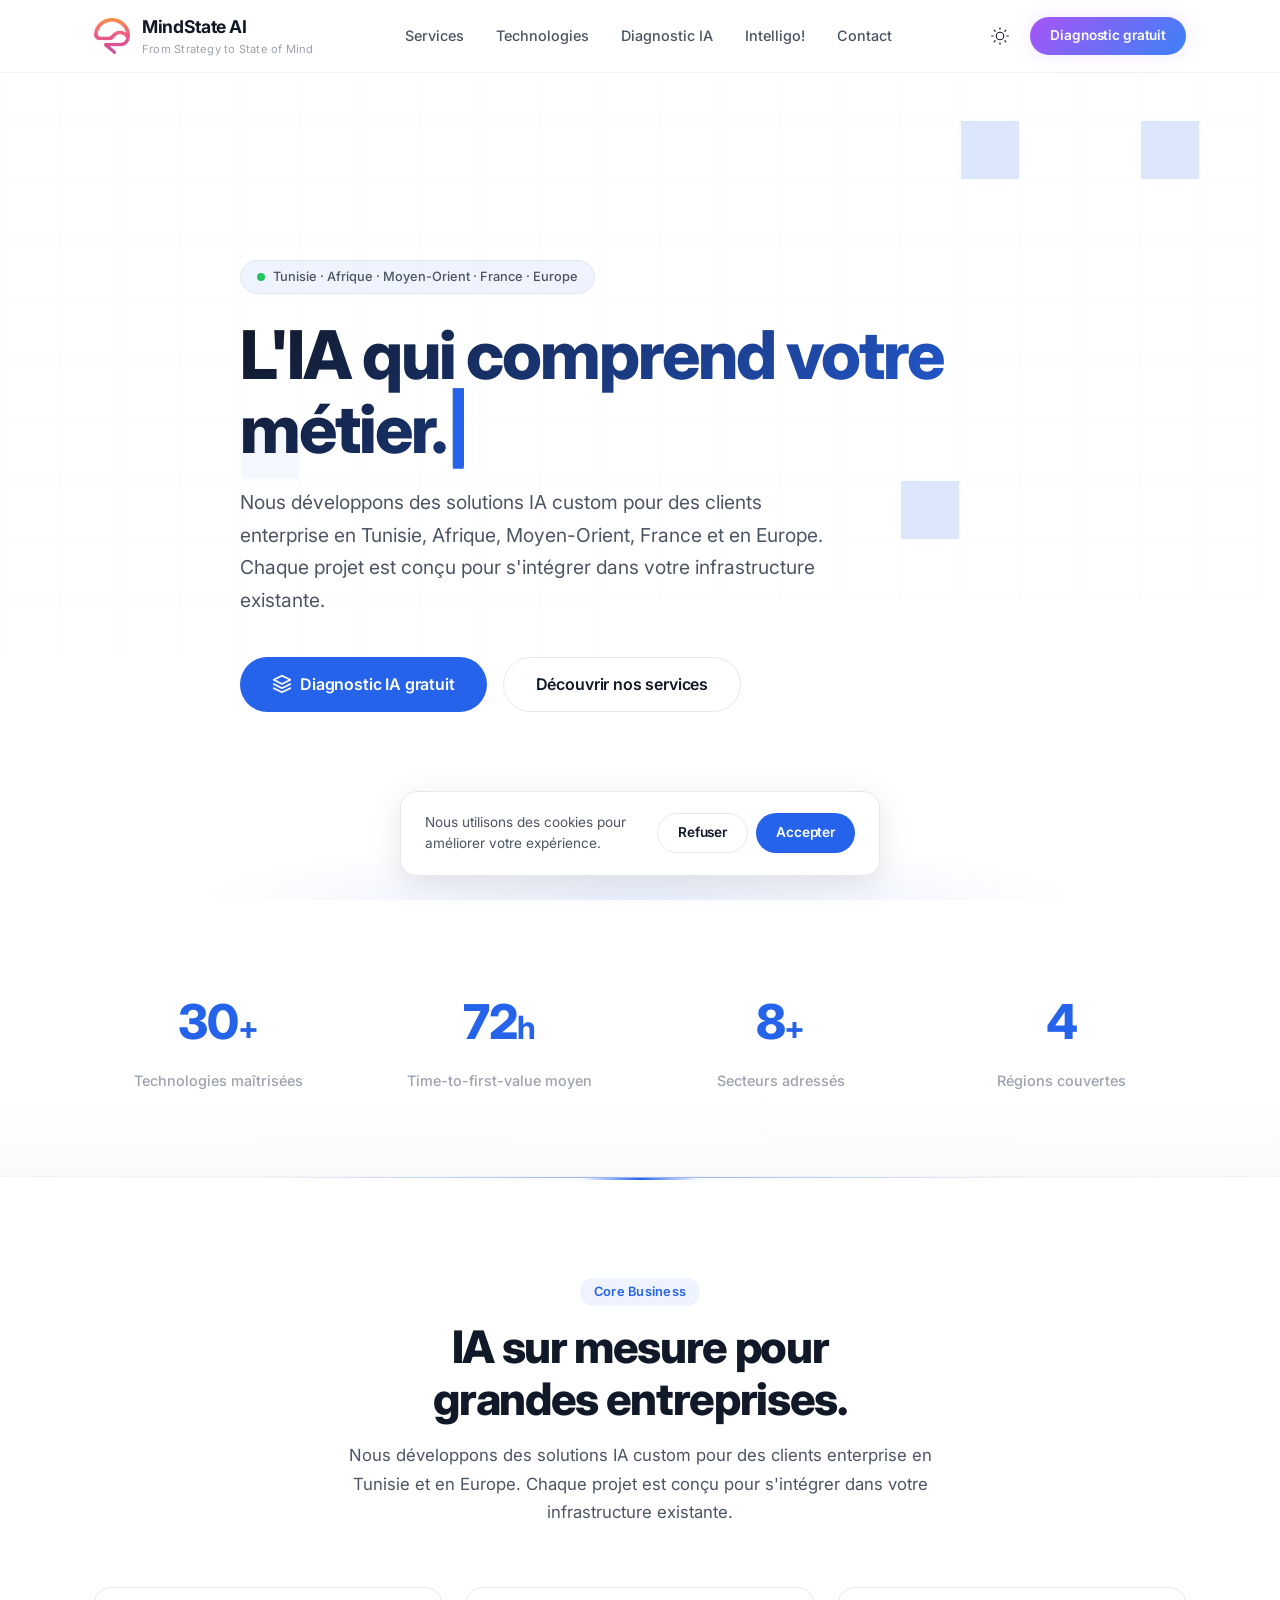
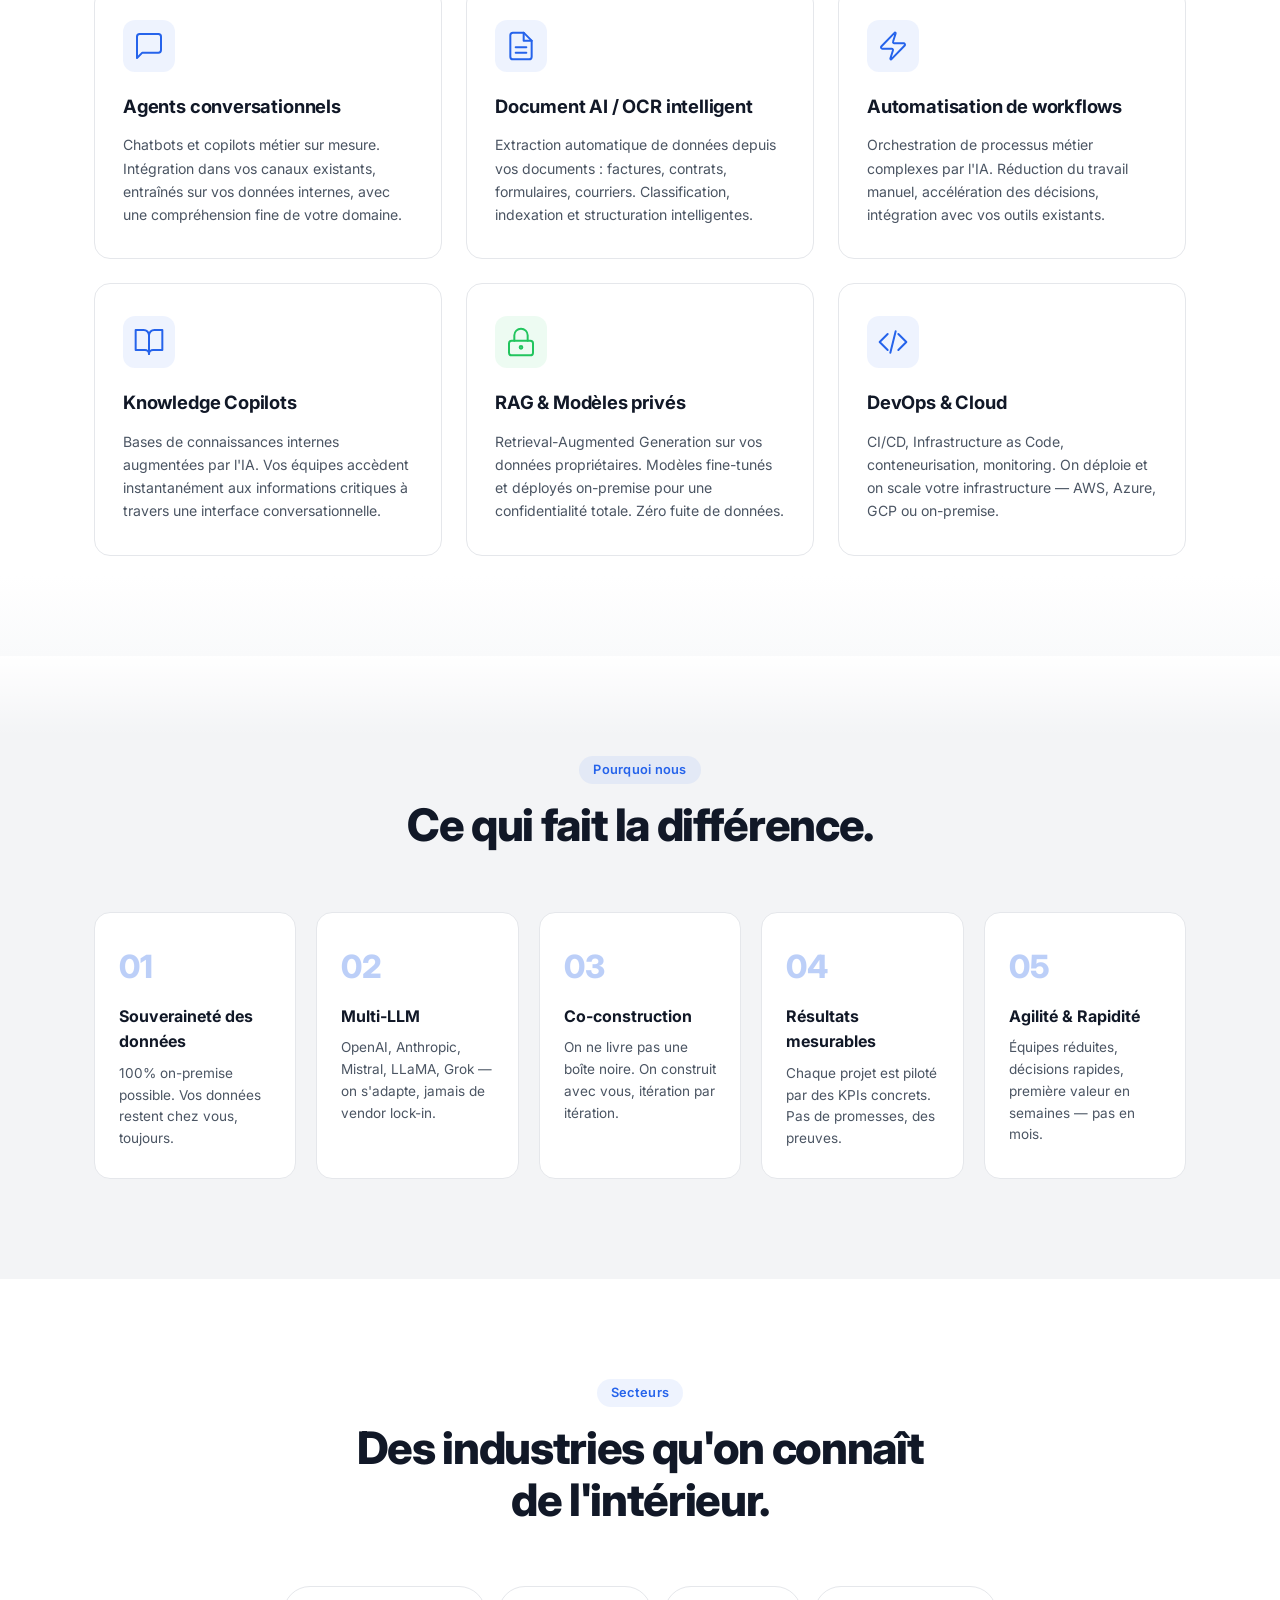
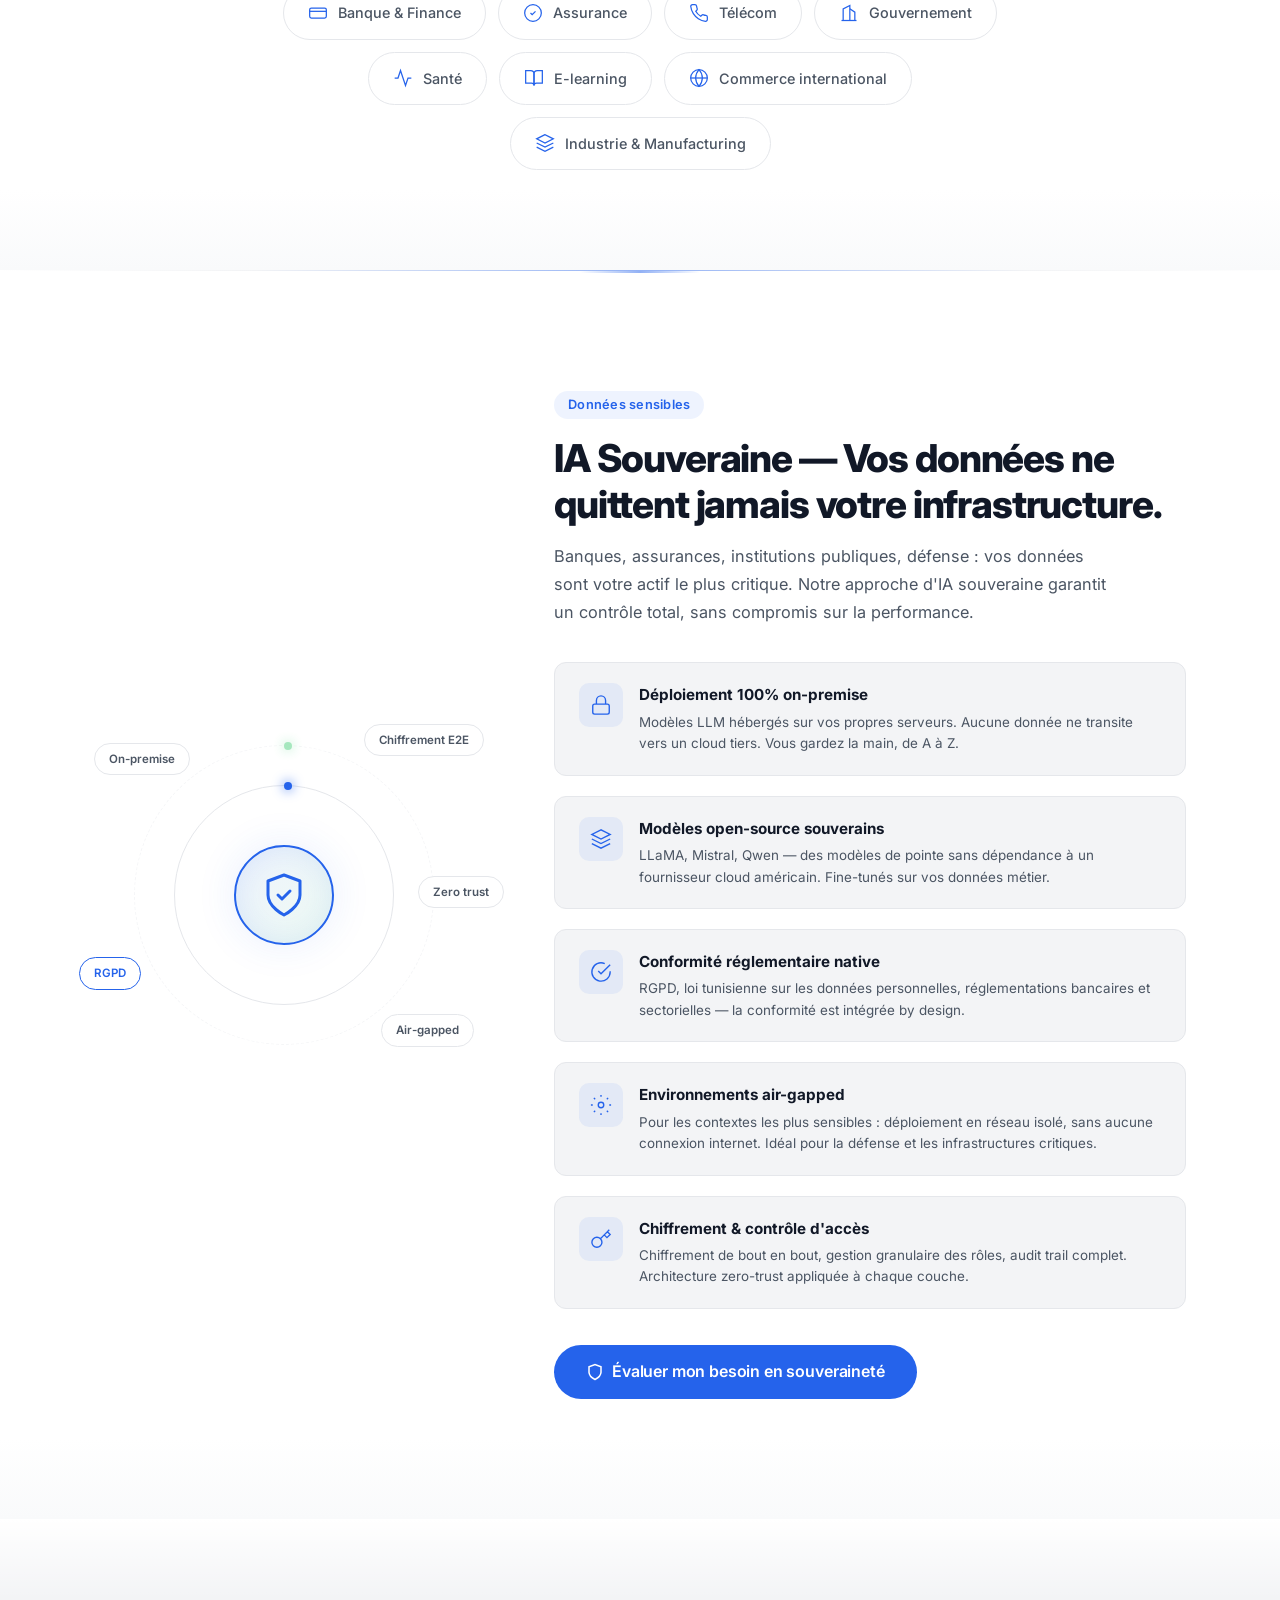
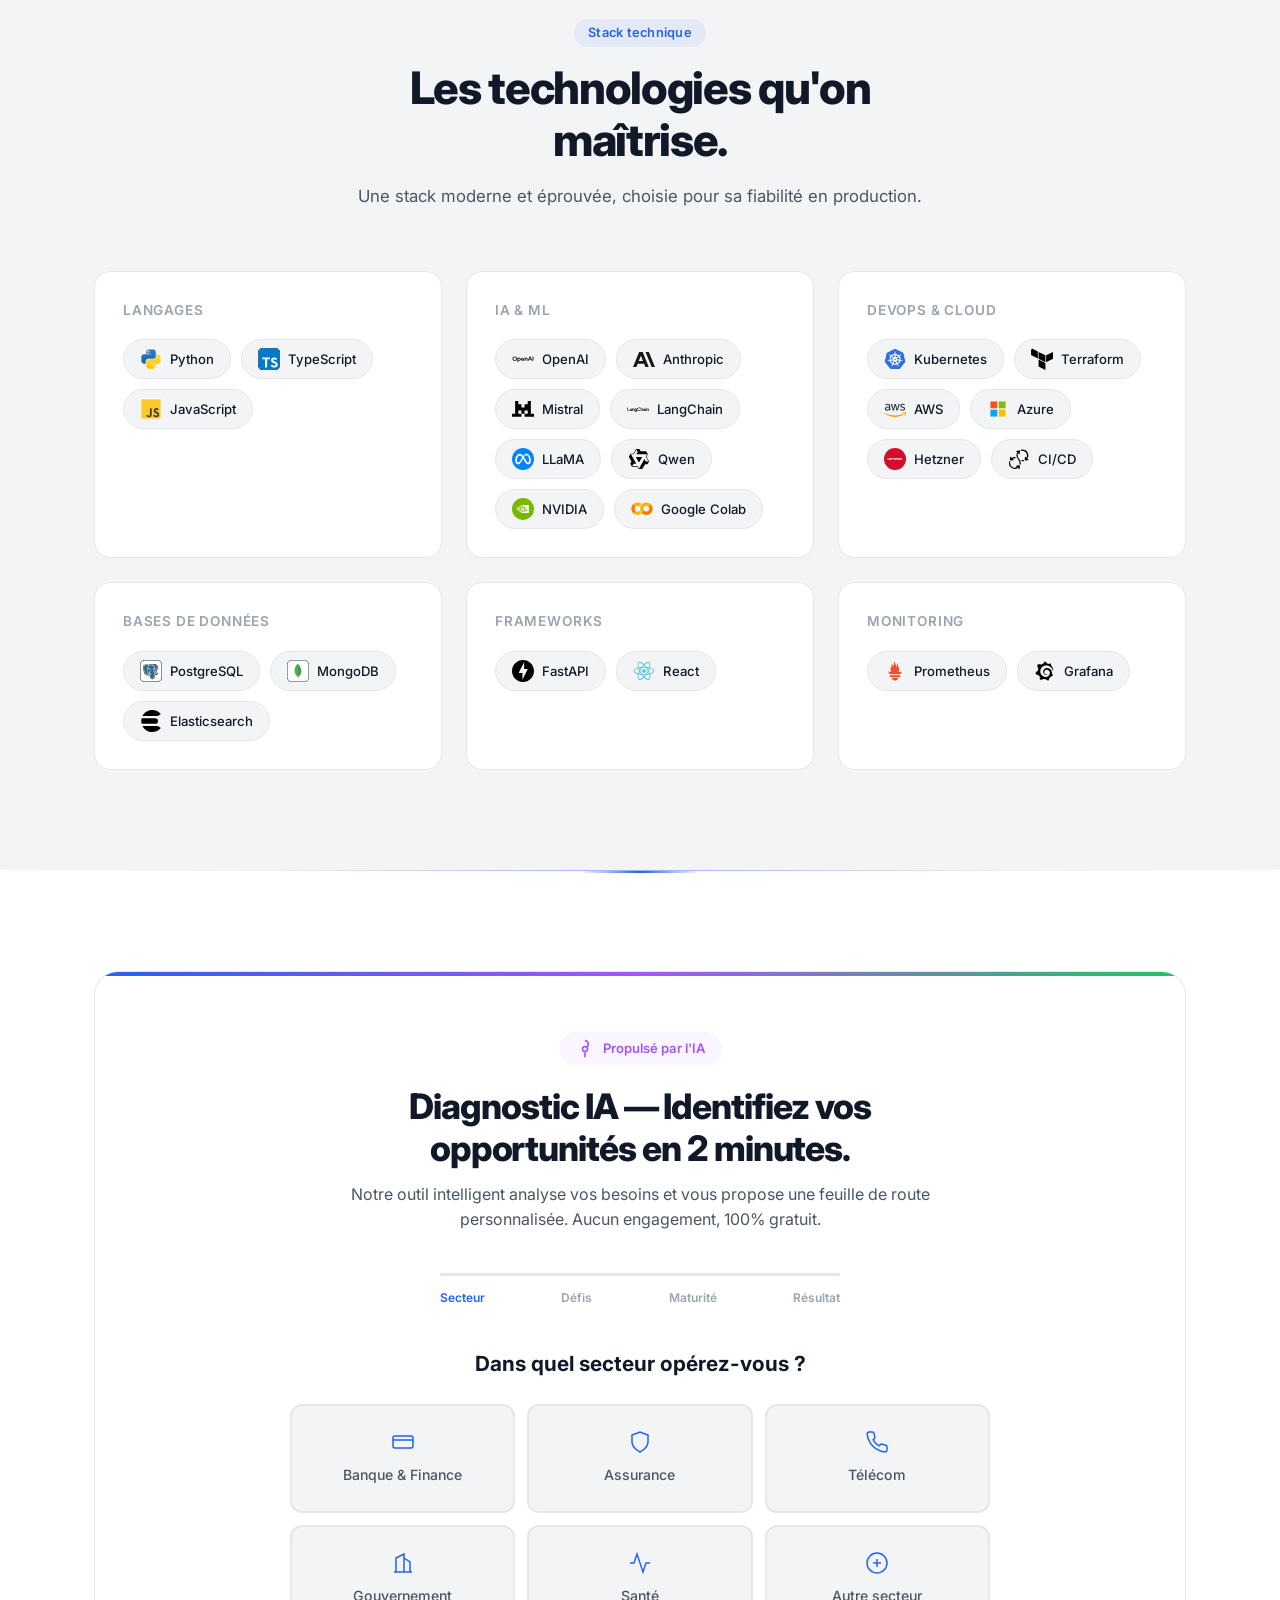
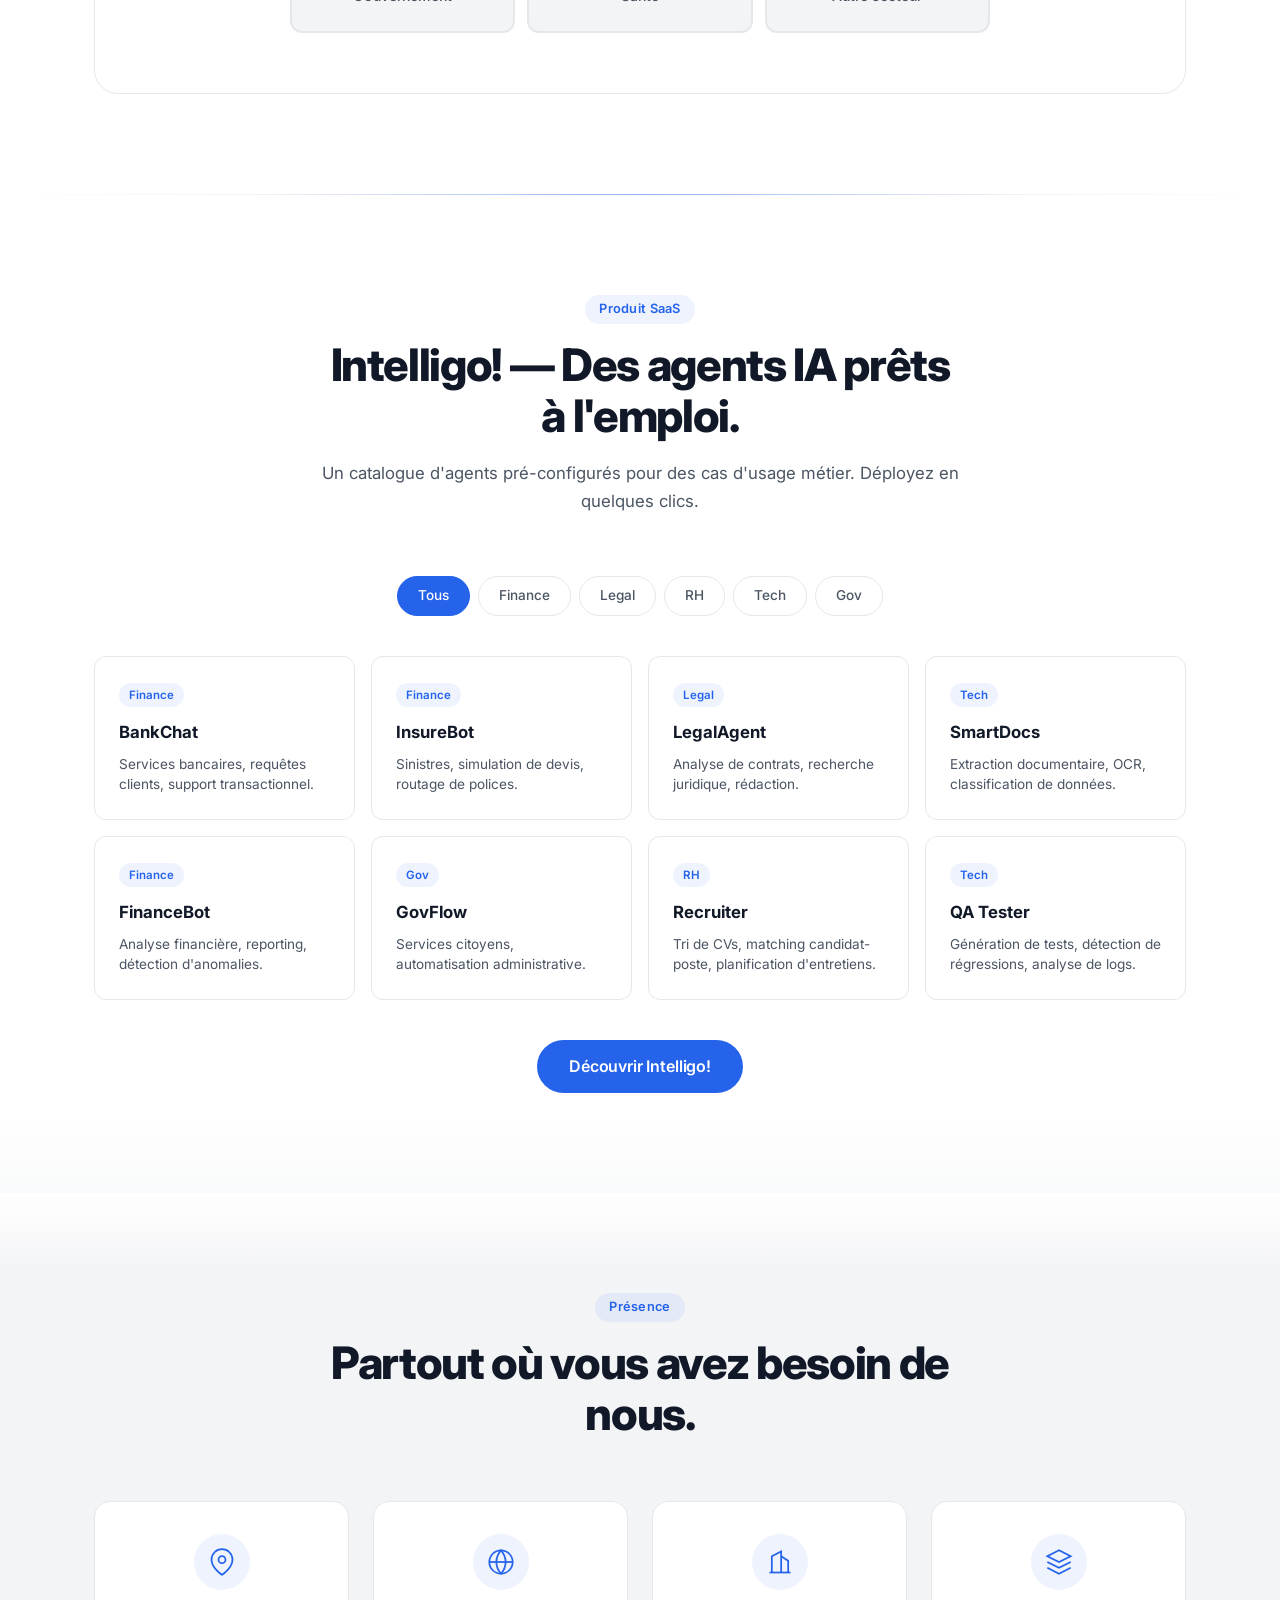
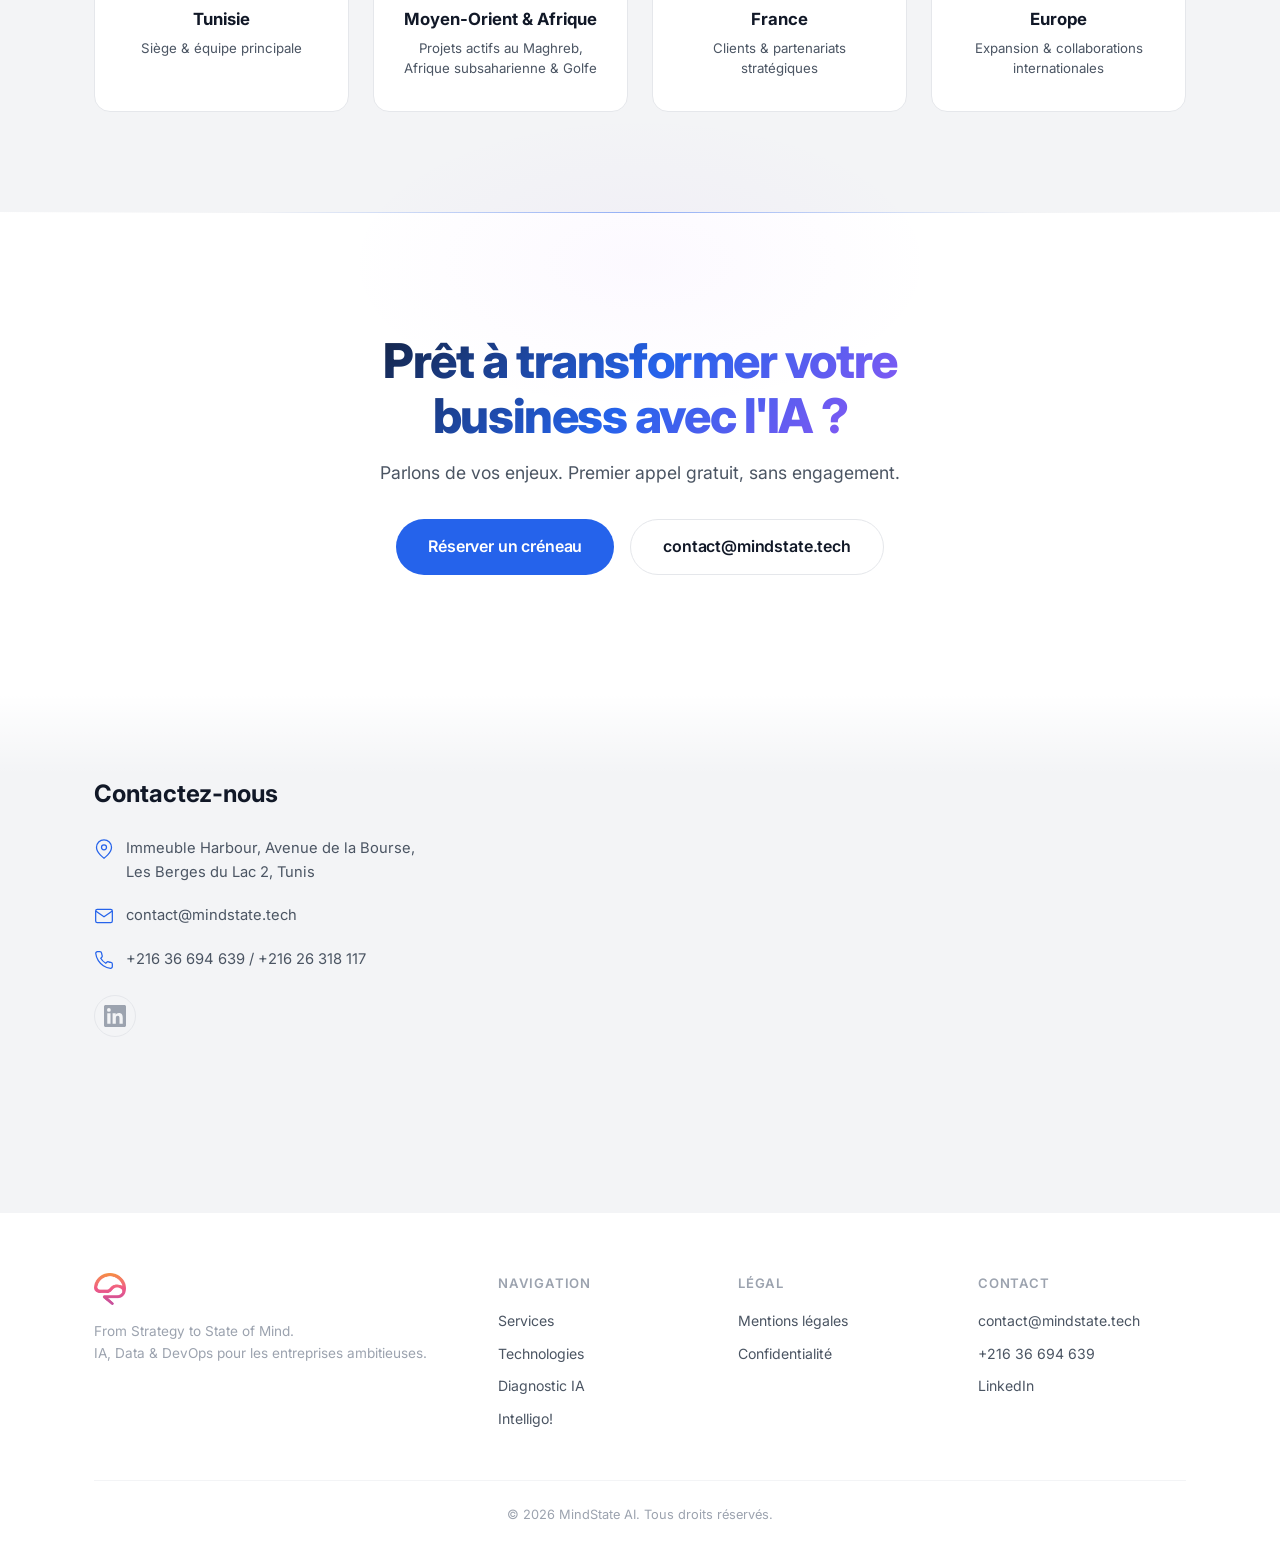
==== index.html @ 1ce67de4 "Fix favicon visibility and remove dash from title - Switch favicon from SVG to .ico for better tab v" ====
<!doctype html>
<html lang="fr" dir="ltr">
  <head>
    <meta charset="UTF-8" />
    <meta name="viewport" content="width=device-width, initial-scale=1.0" />
    <title>MindState AI  IA d'entreprise, Data & DevOps sur mesure</title>
    <meta
      name="description"
      content="MindState AI conçoit des solutions d'intelligence artificielle, Data Engineering et DevOps sur mesure pour les entreprises. Tunisie, Afrique, Moyen-Orient, France & Europe."
    />
    <link rel="preconnect" href="https://fonts.googleapis.com" />
    <link rel="preconnect" href="https://fonts.gstatic.com" crossorigin />
    <link
      href="https://fonts.googleapis.com/css2?family=Inter:wght@400;500;600;70800;900&display=swap"
      rel="stylesheet"
    />
    <link rel="stylesheet" href="style.css" />
    <link rel="icon" type="image/x-icon" href="favicon.ico" />
  </head>

  <body>
    <!-- ============ NAV ============ -->
    <header class="nav" id="nav">
      <div class="container nav-inner">
        <a class="brand" href="#top">
          <img src="logo.png" alt="MindState AI" />
          <div class="brand-text">
            <span class="brand-name">MindState AI</span>
            <span class="brand-slogan">From Strategy to State of Mind</span>
          </div>
        </a>

        <nav class="nav-desktop">
          <ul class="nav-links">
            <li><a href="#services">Services</a></li>
            <li><a href="#technologies">Technologies</a></li>
            <li><a href="#diagnostic">Diagnostic IA</a></li>
            <li><a href="#intelligo">Intelligo!</a></li>
            <li><a href="#contact">Contact</a></li>
          </ul>
        </nav>

        <div class="nav-cta">
          <button class="theme-toggle" id="theme-toggle" aria-label="Changer le thème">
            <svg class="icon-sun" width="18" height="18" viewBox="0 0 24 24" fill="none" stroke="currentColor" stroke-width="1.5" stroke-linecap="round" stroke-linejoin="round"><circle cx="12" cy="12" r="5"/><line x1="12" y1="1" x2="12" y2="3"/><line x1="12" y1="21" x2="12" y2="23"/><line x1="4.22" y1="4.22" x2="5.64" y2="5.64"/><line x1="18.36" y1="18.36" x2="19.78" y2="19.78"/><line x1="1" y1="12" x2="3" y2="12"/><line x1="21" y1="12" x2="23" y2="12"/><line x1="4.22" y1="19.78" x2="5.64" y2="18.36"/><line x1="18.36" y1="5.64" x2="19.78" y2="4.22"/></svg>
            <svg class="icon-moon" width="18" height="18" viewBox="0 0 24 24" fill="none" stroke="currentColor" stroke-width="1.5" stroke-linecap="round" stroke-linejoin="round"><path d="M21 12.79A9 9 0 1 1 11.21 3 7 7 0 0 0 21 12.79z"/></svg>
          </button>
          <a href="#diagnostic" class="btn btn-glow btn-sm">Diagnostic gratuit</a>
          <button class="burger" id="burger" aria-label="Menu" aria-expanded="false">
            <span></span>
          </button>
        </div>
      </div>

      <div class="mobile-menu" id="mobile-menu">
        <ul class="nav-links">
          <li><a href="#services">Services</a></li>
          <li><a href="#technologies">Technologies</a></li>
          <li><a href="#diagnostic">Diagnostic IA</a></li>
          <li><a href="#intelligo">Intelligo!</a></li>
          <li><a href="#contact">Contact</a></li>
        </ul>
        <div class="mobile-cta">
          <a href="#diagnostic" class="btn btn-primary">Diagnostic gratuit</a>
        </div>
      </div>
    </header>

    <main id="top">
      <!-- ============ HERO ============ -->
      <section class="hero">
        <div class="hero-grid" id="hero-grid"></div>
        <div class="container">
          <div class="hero-content">
            <div class="badge">
              <span class="badge-dot"></span>
              Tunisie &middot; Afrique &middot; Moyen-Orient &middot; France &middot; Europe
            </div>

            <h1>
              <span id="typewriter"></span><span class="typewriter-cursor">|</span>
            </h1>

            <p class="hero-sub">
              Nous développons des solutions IA custom pour des clients enterprise
              en Tunisie, Afrique, Moyen-Orient, France et en Europe.
              Chaque projet est conçu pour s'intégrer dans votre infrastructure existante.
            </p>

            <div class="hero-actions">
              <a href="#diagnostic" class="btn btn-primary btn-lg">
                <svg width="20" height="20" viewBox="0 0 24 24" fill="none" stroke="currentColor" stroke-width="2" stroke-linecap="round" stroke-linejoin="round"><path d="M12 2L2 7l10 5 10-5-10-5z"/><path d="M2 17l10 5 10-5"/><path d="M2 12l10 5 10-5"/></svg>
                Diagnostic IA gratuit
              </a>
              <a href="#services" class="btn btn-ghost btn-lg">Découvrir nos services</a>
            </div>
          </div>
        </div>
      </section>

      <!-- ============ STATS ============ -->
      <section class="stats">
        <div class="container">
          <div class="stats-grid">
            <div class="stat-item reveal">
              <span class="stat-number" data-target="30">0</span><span class="stat-suffix">+</span>
              <span class="stat-label">Technologies maîtrisées</span>
            </div>
            <div class="stat-item reveal">
              <span class="stat-number" data-target="72">0</span><span class="stat-suffix">h</span>
              <span class="stat-label">Time-to-first-value moyen</span>
            </div>
            <div class="stat-item reveal">
              <span class="stat-number" data-target="8">0</span><span class="stat-suffix">+</span>
              <span class="stat-label">Secteurs adressés</span>
            </div>
            <div class="stat-item reveal">
              <span class="stat-number" data-target="4">0</span><span class="stat-suffix"></span>
              <span class="stat-label">Régions couvertes</span>
            </div>
          </div>
        </div>
      </section>

      <hr class="section-divider">

      <!-- ============ SERVICES ============ -->
      <section class="services" id="services">
        <div class="container">
          <div class="section-header reveal">
            <span class="section-tag">Core Business</span>
            <h2>IA sur mesure pour<br>grandes entreprises.</h2>
            <p>Nous développons des solutions IA custom pour des clients enterprise en Tunisie et en Europe. Chaque projet est conçu pour s'intégrer dans votre infrastructure existante.</p>
          </div>

          <div class="services-grid">
            <!-- Service 1: Agents conversationnels -->
            <div class="service-card reveal">
              <div class="service-icon">
                <svg width="32" height="32" viewBox="0 0 24 24" fill="none" stroke="currentColor" stroke-width="1.5" stroke-linecap="round" stroke-linejoin="round"><path d="M21 15a2 2 0 0 1-2 2H7l-4 4V5a2 2 0 0 1 2-2h14a2 2 0 0 1 2 2z"/></svg>
              </div>
              <h3>Agents conversationnels</h3>
              <p class="service-desc">Chatbots et copilots métier sur mesure. Intégration dans vos canaux existants, entraînés sur vos données internes, avec une compréhension fine de votre domaine.</p>
            </div>

            <!-- Service 2: Document AI -->
            <div class="service-card reveal">
              <div class="service-icon">
                <svg width="32" height="32" viewBox="0 0 24 24" fill="none" stroke="currentColor" stroke-width="1.5" stroke-linecap="round" stroke-linejoin="round"><path d="M14 2H6a2 2 0 0 0-2 2v16a2 2 0 0 0 2 2h12a2 2 0 0 0 2-2V8z"/><polyline points="14 2 14 8 20 8"/><line x1="16" y1="13" x2="8" y2="13"/><line x1="16" y1="17" x2="8" y2="17"/></svg>
              </div>
              <h3>Document AI / OCR intelligent</h3>
              <p class="service-desc">Extraction automatique de données depuis vos documents : factures, contrats, formulaires, courriers. Classification, indexation et structuration intelligentes.</p>
            </div>

            <!-- Service 3: Workflow Automation -->
            <div class="service-card reveal">
              <div class="service-icon">
                <svg width="32" height="32" viewBox="0 0 24 24" fill="none" stroke="currentColor" stroke-width="1.5" stroke-linecap="round" stroke-linejoin="round"><path d="M4 14a1 1 0 0 1-.78-1.63l9.9-10.2a.5.5 0 0 1 .86.46l-1.92 6.02A1 1 0 0 0 13 10h7a1 1 0 0 1 .78 1.63l-9.9 10.2a.5.5 0 0 1-.86-.46l1.92-6.02A1 1 0 0 0 11 14z"/></svg>
              </div>
              <h3>Automatisation de workflows</h3>
              <p class="service-desc">Orchestration de processus métier complexes par l'IA. Réduction du travail manuel, accélération des décisions, intégration avec vos outils existants.</p>
            </div>

            <!-- Service 4: Knowledge Copilots -->
            <div class="service-card reveal">
              <div class="service-icon">
                <svg width="32" height="32" viewBox="0 0 24 24" fill="none" stroke="currentColor" stroke-width="1.5" stroke-linecap="round" stroke-linejoin="round"><path d="M2 3h6a4 4 0 0 1 4 4v14a3 3 0 0 0-3-3H2z"/><path d="M22 3h-6a4 4 0 0 0-4 4v14a3 3 0 0 1 3-3h7z"/></svg>
              </div>
              <h3>Knowledge Copilots</h3>
              <p class="service-desc">Bases de connaissances internes augmentées par l'IA. Vos équipes accèdent instantanément aux informations critiques à travers une interface conversationnelle.</p>
            </div>

            <!-- Service 5: RAG & Modèles privés -->
            <div class="service-card reveal">
              <div class="service-icon icon-secure">
                <svg width="32" height="32" viewBox="0 0 24 24" fill="none" stroke="currentColor" stroke-width="1.5" stroke-linecap="round" stroke-linejoin="round"><rect x="3" y="11" width="18" height="11" rx="2" ry="2"/><path d="M7 11V7a5 5 0 0 1 10 0v4"/><circle cx="12" cy="16" r="1"/></svg>
              </div>
              <h3>RAG & Modèles privés</h3>
              <p class="service-desc">Retrieval-Augmented Generation sur vos données propriétaires. Modèles fine-tunés et déployés on-premise pour une confidentialité totale. Zéro fuite de données.</p>
            </div>

            <!-- Service 6: DevOps & Cloud -->
            <div class="service-card reveal">
              <div class="service-icon">
                <svg width="32" height="32" viewBox="0 0 24 24" fill="none" stroke="currentColor" stroke-width="1.5" stroke-linecap="round" stroke-linejoin="round"><polyline points="16 18 22 12 16 6"/><polyline points="8 6 2 12 8 18"/><line x1="14" y1="4" x2="10" y2="20"/></svg>
              </div>
              <h3>DevOps & Cloud</h3>
              <p class="service-desc">CI/CD, Infrastructure as Code, conteneurisation, monitoring. On déploie et on scale votre infrastructure — AWS, Azure, GCP ou on-premise.</p>
            </div>
          </div>
        </div>
      </section>

      <!-- ============ VALUES ============ -->
      <section class="values">
        <div class="container">
          <div class="section-header reveal">
            <span class="section-tag">Pourquoi nous</span>
            <h2>Ce qui fait la différence.</h2>
          </div>
          <div class="values-grid">
            <div class="value-card reveal">
              <div class="value-number">01</div>
              <h4>Souveraineté des données</h4>
              <p>100% on-premise possible. Vos données restent chez vous, toujours.</p>
            </div>
            <div class="value-card reveal">
              <div class="value-number">02</div>
              <h4>Multi-LLM</h4>
              <p>OpenAI, Anthropic, Mistral, LLaMA, Grok — on s'adapte, jamais de vendor lock-in.</p>
            </div>
            <div class="value-card reveal">
              <div class="value-number">03</div>
              <h4>Co-construction</h4>
              <p>On ne livre pas une boîte noire. On construit avec vous, itération par itération.</p>
            </div>
            <div class="value-card reveal">
              <div class="value-number">04</div>
              <h4>Résultats mesurables</h4>
              <p>Chaque projet est piloté par des KPIs concrets. Pas de promesses, des preuves.</p>
            </div>
            <div class="value-card reveal">
              <div class="value-number">05</div>
              <h4>Agilité & Rapidité</h4>
              <p>Équipes réduites, décisions rapides, première valeur en semaines — pas en mois.</p>
            </div>
          </div>
        </div>
      </section>

      <!-- ============ SECTORS ============ -->
      <section class="sectors">
        <div class="container">
          <div class="section-header reveal">
            <span class="section-tag">Secteurs</span>
            <h2>Des industries qu'on connaît<br>de l'intérieur.</h2>
          </div>
          <div class="sectors-grid">
            <div class="sector-chip reveal">
              <svg width="20" height="20" viewBox="0 0 24 24" fill="none" stroke="currentColor" stroke-width="1.5"><rect x="2" y="6" width="20" height="12" rx="2"/><path d="M22 10H2"/></svg>
              Banque & Finance
            </div>
            <div class="sector-chip reveal">
              <svg width="20" height="20" viewBox="0 0 24 24" fill="none" stroke="currentColor" stroke-width="1.5"><path d="M9 12l2 2 4-4"/><path d="M12 2a10 10 0 1 0 0 20 10 10 0 0 0 0-20z"/></svg>
              Assurance
            </div>
            <div class="sector-chip reveal">
              <svg width="20" height="20" viewBox="0 0 24 24" fill="none" stroke="currentColor" stroke-width="1.5"><path d="M22 16.92v3a2 2 0 0 1-2.18 2 19.79 19.79 0 0 1-8.63-3.07 19.5 19.5 0 0 1-6-6 19.79 19.79 0 0 1-3.07-8.67A2 2 0 0 1 4.11 2h3a2 2 0 0 1 2 1.72c.127.96.361 1.903.7 2.81a2 2 0 0 1-.45 2.11L8.09 9.91a16 16 0 0 0 6 6l1.27-1.27a2 2 0 0 1 2.11-.45c.907.339 1.85.573 2.81.7A2 2 0 0 1 22 16.92z"/></svg>
              Télécom
            </div>
            <div class="sector-chip reveal">
              <svg width="20" height="20" viewBox="0 0 24 24" fill="none" stroke="currentColor" stroke-width="1.5"><path d="M3 21h18"/><path d="M5 21V7l8-4v18"/><path d="M19 21V11l-6-4"/><path d="M9 9h.01"/><path d="M9 13h.01"/><path d="M9 17h.01"/></svg>
              Gouvernement
            </div>
            <div class="sector-chip reveal">
              <svg width="20" height="20" viewBox="0 0 24 24" fill="none" stroke="currentColor" stroke-width="1.5"><path d="M22 12h-4l-3 9L9 3l-3 9H2"/></svg>
              Santé
            </div>
            <div class="sector-chip reveal">
              <svg width="20" height="20" viewBox="0 0 24 24" fill="none" stroke="currentColor" stroke-width="1.5"><path d="M2 3h6a4 4 0 0 1 4 4v14a3 3 0 0 0-3-3H2z"/><path d="M22 3h-6a4 4 0 0 0-4 4v14a3 3 0 0 1 3-3h7z"/></svg>
              E-learning
            </div>
            <div class="sector-chip reveal">
              <svg width="20" height="20" viewBox="0 0 24 24" fill="none" stroke="currentColor" stroke-width="1.5"><circle cx="12" cy="12" r="10"/><path d="M2 12h20"/><path d="M12 2a15.3 15.3 0 0 1 4 10 15.3 15.3 0 0 1-4 10 15.3 15.3 0 0 1-4-10 15.3 15.3 0 0 1 4-10z"/></svg>
              Commerce international
            </div>
            <div class="sector-chip reveal">
              <svg width="20" height="20" viewBox="0 0 24 24" fill="none" stroke="currentColor" stroke-width="1.5"><path d="M12 2L2 7l10 5 10-5-10-5z"/><path d="M2 17l10 5 10-5"/><path d="M2 12l10 5 10-5"/></svg>
              Industrie & Manufacturing
            </div>
          </div>
        </div>
      </section>

      <hr class="section-divider">

      <!-- ============ SOUVERAINETE ============ -->
      <section class="sovereignty" id="souverainete">
        <div class="container">
          <div class="sov-layout reveal">
            <div class="sov-visual">
              <div class="sov-shield">
                <div class="sov-shield-ring"></div>
                <div class="sov-shield-ring ring-2"></div>
                <div class="sov-shield-core">
                  <svg width="48" height="48" viewBox="0 0 24 24" fill="none" stroke="currentColor" stroke-width="1.5" stroke-linecap="round" stroke-linejoin="round"><path d="M12 22s8-4 8-10V5l-8-3-8 3v7c0 6 8 10 8 10z"/><path d="M9 12l2 2 4-4"/></svg>
                </div>
              </div>
              <div class="sov-floating-tags">
                <span class="sov-tag tag-1">On-premise</span>
                <span class="sov-tag tag-2">Chiffrement E2E</span>
                <span class="sov-tag tag-3">RGPD</span>
                <span class="sov-tag tag-4">Air-gapped</span>
                <span class="sov-tag tag-5">Zero trust</span>
              </div>
            </div>

            <div class="sov-content">
              <span class="section-tag">Données sensibles</span>
              <h2>IA Souveraine — Vos données ne quittent jamais votre infrastructure.</h2>
              <p class="sov-intro">
                Banques, assurances, institutions publiques, défense : vos données sont votre actif le plus critique.
                Notre approche d'IA souveraine garantit un contrôle total, sans compromis sur la performance.
              </p>

              <div class="sov-features">
                <div class="sov-feature">
                  <div class="sov-feature-icon">
                    <svg width="22" height="22" viewBox="0 0 24 24" fill="none" stroke="currentColor" stroke-width="1.5"><rect x="3" y="11" width="18" height="11" rx="2" ry="2"/><path d="M7 11V7a5 5 0 0 1 10 0v4"/></svg>
                  </div>
                  <div>
                    <h4>Déploiement 100% on-premise</h4>
                    <p>Modèles LLM hébergés sur vos propres serveurs. Aucune donnée ne transite vers un cloud tiers. Vous gardez la main, de A à Z.</p>
                  </div>
                </div>

                <div class="sov-feature">
                  <div class="sov-feature-icon">
                    <svg width="22" height="22" viewBox="0 0 24 24" fill="none" stroke="currentColor" stroke-width="1.5"><path d="M12 2L2 7l10 5 10-5-10-5z"/><path d="M2 17l10 5 10-5"/><path d="M2 12l10 5 10-5"/></svg>
                  </div>
                  <div>
                    <h4>Modèles open-source souverains</h4>
                    <p>LLaMA, Mistral, Qwen — des modèles de pointe sans dépendance à un fournisseur cloud américain. Fine-tunés sur vos données métier.</p>
                  </div>
                </div>

                <div class="sov-feature">
                  <div class="sov-feature-icon">
                    <svg width="22" height="22" viewBox="0 0 24 24" fill="none" stroke="currentColor" stroke-width="1.5"><path d="M22 11.08V12a10 10 0 1 1-5.93-9.14"/><polyline points="22 4 12 14.01 9 11.01"/></svg>
                  </div>
                  <div>
                    <h4>Conformité réglementaire native</h4>
                    <p>RGPD, loi tunisienne sur les données personnelles, réglementations bancaires et sectorielles — la conformité est intégrée by design.</p>
                  </div>
                </div>

                <div class="sov-feature">
                  <div class="sov-feature-icon">
                    <svg width="22" height="22" viewBox="0 0 24 24" fill="none" stroke="currentColor" stroke-width="1.5"><circle cx="12" cy="12" r="3"/><path d="M12 1v2M12 21v2M4.22 4.22l1.42 1.42M18.36 18.36l1.42 1.42M1 12h2M21 12h2M4.22 19.78l1.42-1.42M18.36 5.64l1.42-1.42"/></svg>
                  </div>
                  <div>
                    <h4>Environnements air-gapped</h4>
                    <p>Pour les contextes les plus sensibles : déploiement en réseau isolé, sans aucune connexion internet. Idéal pour la défense et les infrastructures critiques.</p>
                  </div>
                </div>

                <div class="sov-feature">
                  <div class="sov-feature-icon">
                    <svg width="22" height="22" viewBox="0 0 24 24" fill="none" stroke="currentColor" stroke-width="1.5"><path d="M21 2l-2 2m-7.61 7.61a5.5 5.5 0 1 1-7.778 7.778 5.5 5.5 0 0 1 7.777-7.777zm0 0L15.5 7.5m0 0l3 3L22 7l-3-3m-3.5 3.5L19 4"/></svg>
                  </div>
                  <div>
                    <h4>Chiffrement & contrôle d'accès</h4>
                    <p>Chiffrement de bout en bout, gestion granulaire des rôles, audit trail complet. Architecture zero-trust appliquée à chaque couche.</p>
                  </div>
                </div>
              </div>

              <div class="sov-cta">
                <a href="#diagnostic" class="btn btn-primary btn-lg">
                  <svg width="18" height="18" viewBox="0 0 24 24" fill="none" stroke="currentColor" stroke-width="2"><path d="M12 22s8-4 8-10V5l-8-3-8 3v7c0 6 8 10 8 10z"/></svg>
                  Évaluer mon besoin en souveraineté
                </a>
              </div>
            </div>
          </div>
        </div>
      </section>

      <!-- ============ TECHNOLOGIES ============ -->
      <section class="technologies" id="technologies">
        <div class="container">
          <div class="section-header reveal">
            <span class="section-tag">Stack technique</span>
            <h2>Les technologies qu'on maîtrise.</h2>
            <p>Une stack moderne et éprouvée, choisie pour sa fiabilité en production.</p>
          </div>

          <div class="tech-grid">
            <div class="tech-category reveal">
              <h4>Langages</h4>
              <div class="tech-items">
                <div class="tech-item"><img src="logos-techno/python-svgrepo-com.svg" alt="Python" class="tech-logo"><span>Python</span></div>
                <div class="tech-item"><img src="logos-techno/typescript-svgrepo-com.svg" alt="TypeScript" class="tech-logo"><span>TypeScript</span></div>
                <div class="tech-item"><img src="logos-techno/js-svgrepo-com.svg" alt="JavaScript" class="tech-logo"><span>JavaScript</span></div>
              </div>
            </div>

            <div class="tech-category reveal">
              <h4>IA & ML</h4>
              <div class="tech-items">
                <div class="tech-item"><img src="logos-techno/openai-text.svg" alt="OpenAI" class="tech-logo"><span>OpenAI</span></div>
                <div class="tech-item"><img src="logos-techno/anthropic-symbol.svg" alt="Anthropic" class="tech-logo"><span>Anthropic</span></div>
                <div class="tech-item"><img src="logos-techno/mistral.svg" alt="Mistral" class="tech-logo"><span>Mistral</span></div>
                <div class="tech-item"><img src="logos-techno/langchain-text.svg" alt="LangChain" class="tech-logo"><span>LangChain</span></div>
                <div class="tech-item"><img src="logos-techno/llama.png" alt="LLaMA" class="tech-logo"><span>LLaMA</span></div>
                <div class="tech-item"><img src="logos-techno/qwen (1).svg" alt="Qwen" class="tech-logo"><span>Qwen</span></div>
                <div class="tech-item"><img src="logos-techno/nvidia-svgrepo-com.svg" alt="NVIDIA" class="tech-logo"><span>NVIDIA</span></div>
                <div class="tech-item"><img src="logos-techno/icons8-google-colab.svg" alt="Google Colab" class="tech-logo"><span>Google Colab</span></div>
              </div>
            </div>

            <div class="tech-category reveal">
              <h4>DevOps & Cloud</h4>
              <div class="tech-items">
                <div class="tech-item"><img src="logos-techno/kubernetes-svgrepo-com.svg" alt="Kubernetes" class="tech-logo"><span>Kubernetes</span></div>
                <div class="tech-item"><img src="logos-techno/terraform-svgrepo-com.svg" alt="Terraform" class="tech-logo"><span>Terraform</span></div>
                <div class="tech-item"><img src="logos-techno/aws-svgrepo-com.svg" alt="AWS" class="tech-logo"><span>AWS</span></div>
                <div class="tech-item"><img src="logos-techno/microsoft-svgrepo-com.svg" alt="Azure" class="tech-logo"><span>Azure</span></div>
                <div class="tech-item"><img src="logos-techno/hetzner-svgrepo-com.svg" alt="Hetzner" class="tech-logo"><span>Hetzner</span></div>
                <div class="tech-item"><img src="logos-techno/ci-cd-svgrepo-com.svg" alt="CI/CD" class="tech-logo"><span>CI/CD</span></div>
              </div>
            </div>

            <div class="tech-category reveal">
              <h4>Bases de données</h4>
              <div class="tech-items">
                <div class="tech-item"><img src="logos-techno/postgresql-svgrepo-com.svg" alt="PostgreSQL" class="tech-logo"><span>PostgreSQL</span></div>
                <div class="tech-item"><img src="logos-techno/mongodb-svgrepo-com.svg" alt="MongoDB" class="tech-logo"><span>MongoDB</span></div>
                <div class="tech-item"><img src="logos-techno/elasticsearch-svgrepo-com.svg" alt="Elasticsearch" class="tech-logo"><span>Elasticsearch</span></div>
              </div>
            </div>

            <div class="tech-category reveal">
              <h4>Frameworks</h4>
              <div class="tech-items">
                <div class="tech-item"><img src="logos-techno/fastapi-svgrepo-com.svg" alt="FastAPI" class="tech-logo"><span>FastAPI</span></div>
                <div class="tech-item"><img src="logos-techno/react-svgrepo-com.svg" alt="React" class="tech-logo"><span>React</span></div>
              </div>
            </div>

            <div class="tech-category reveal">
              <h4>Monitoring</h4>
              <div class="tech-items">
                <div class="tech-item"><img src="logos-techno/prometheus-svgrepo-com.svg" alt="Prometheus" class="tech-logo"><span>Prometheus</span></div>
                <div class="tech-item"><img src="logos-techno/grafana-svgrepo-com.svg" alt="Grafana" class="tech-logo"><span>Grafana</span></div>
              </div>
            </div>
          </div>
        </div>
      </section>

      <hr class="section-divider">

      <!-- ============ DIAGNOSTIC IA (Interactive Assessment) ============ -->
      <section class="diagnostic" id="diagnostic">
        <div class="container">
          <div class="diagnostic-wrapper reveal">
            <div class="diagnostic-header">
              <div class="diagnostic-badge">
                <svg width="20" height="20" viewBox="0 0 24 24" fill="none" stroke="currentColor" stroke-width="2"><path d="M12 2a4 4 0 0 1 4 4c0 1.95-1.4 3.58-3.25 3.93"/><circle cx="12" cy="12" r="3"/><path d="M12 16v6"/></svg>
                Propulsé par l'IA
              </div>
              <h2>Diagnostic IA — Identifiez vos opportunités en 2 minutes.</h2>
              <p>Notre outil intelligent analyse vos besoins et vous propose une feuille de route personnalisée. Aucun engagement, 100% gratuit.</p>
            </div>

            <div class="diagnostic-stepper">
              <div class="stepper-progress">
                <div class="stepper-bar" id="stepper-bar"></div>
              </div>
              <div class="stepper-labels">
                <span class="stepper-label active" data-step="1">Secteur</span>
                <span class="stepper-label" data-step="2">Défis</span>
                <span class="stepper-label" data-step="3">Maturité</span>
                <span class="stepper-label" data-step="4">Résultat</span>
              </div>
            </div>

            <!-- Step 1: Sector -->
            <div class="diagnostic-step active" data-step="1">
              <h3>Dans quel secteur opérez-vous ?</h3>
              <div class="diagnostic-options">
                <button class="diag-option" data-value="banque">
                  <svg width="24" height="24" viewBox="0 0 24 24" fill="none" stroke="currentColor" stroke-width="1.5"><rect x="2" y="6" width="20" height="12" rx="2"/><path d="M22 10H2"/></svg>
                  Banque & Finance
                </button>
                <button class="diag-option" data-value="assurance">
                  <svg width="24" height="24" viewBox="0 0 24 24" fill="none" stroke="currentColor" stroke-width="1.5"><path d="M12 22s8-4 8-10V5l-8-3-8 3v7c0 6 8 10 8 10z"/></svg>
                  Assurance
                </button>
                <button class="diag-option" data-value="telecom">
                  <svg width="24" height="24" viewBox="0 0 24 24" fill="none" stroke="currentColor" stroke-width="1.5"><path d="M22 16.92v3a2 2 0 0 1-2.18 2 19.79 19.79 0 0 1-8.63-3.07 19.5 19.5 0 0 1-6-6 19.79 19.79 0 0 1-3.07-8.67A2 2 0 0 1 4.11 2h3a2 2 0 0 1 2 1.72c.127.96.361 1.903.7 2.81a2 2 0 0 1-.45 2.11L8.09 9.91a16 16 0 0 0 6 6l1.27-1.27a2 2 0 0 1 2.11-.45c.907.339 1.85.573 2.81.7A2 2 0 0 1 22 16.92z"/></svg>
                  Télécom
                </button>
                <button class="diag-option" data-value="gouvernement">
                  <svg width="24" height="24" viewBox="0 0 24 24" fill="none" stroke="currentColor" stroke-width="1.5"><path d="M3 21h18"/><path d="M5 21V7l8-4v18"/><path d="M19 21V11l-6-4"/></svg>
                  Gouvernement
                </button>
                <button class="diag-option" data-value="sante">
                  <svg width="24" height="24" viewBox="0 0 24 24" fill="none" stroke="currentColor" stroke-width="1.5"><path d="M22 12h-4l-3 9L9 3l-3 9H2"/></svg>
                  Santé
                </button>
                <button class="diag-option" data-value="autre">
                  <svg width="24" height="24" viewBox="0 0 24 24" fill="none" stroke="currentColor" stroke-width="1.5"><circle cx="12" cy="12" r="10"/><path d="M12 8v8"/><path d="M8 12h8"/></svg>
                  Autre secteur
                </button>
              </div>
            </div>

            <!-- Step 2: Challenges -->
            <div class="diagnostic-step" data-step="2">
              <h3>Quels sont vos principaux défis ?</h3>
              <p class="step-hint">Sélectionnez un ou plusieurs défis.</p>
              <div class="diagnostic-options multi">
                <button class="diag-option" data-value="support">
                  <svg width="24" height="24" viewBox="0 0 24 24" fill="none" stroke="currentColor" stroke-width="1.5"><path d="M21 15a2 2 0 0 1-2 2H7l-4 4V5a2 2 0 0 1 2-2h14a2 2 0 0 1 2 2z"/></svg>
                  Automatiser le support client
                </button>
                <button class="diag-option" data-value="documents">
                  <svg width="24" height="24" viewBox="0 0 24 24" fill="none" stroke="currentColor" stroke-width="1.5"><path d="M14 2H6a2 2 0 0 0-2 2v16a2 2 0 0 0 2 2h12a2 2 0 0 0 2-2V8z"/><polyline points="14 2 14 8 20 8"/></svg>
                  Traiter des volumes de documents
                </button>
                <button class="diag-option" data-value="data">
                  <svg width="24" height="24" viewBox="0 0 24 24" fill="none" stroke="currentColor" stroke-width="1.5"><ellipse cx="12" cy="5" rx="9" ry="3"/><path d="M21 12c0 1.66-4 3-9 3s-9-1.34-9-3"/><path d="M3 5v14c0 1.66 4 3 9 3s9-1.34 9-3V5"/></svg>
                  Structurer & exploiter nos données
                </button>
                <button class="diag-option" data-value="devops">
                  <svg width="24" height="24" viewBox="0 0 24 24" fill="none" stroke="currentColor" stroke-width="1.5"><path d="M4 14a1 1 0 0 1-.78-1.63l9.9-10.2a.5.5 0 0 1 .86.46l-1.92 6.02A1 1 0 0 0 13 10h7a1 1 0 0 1 .78 1.63l-9.9 10.2a.5.5 0 0 1-.86-.46l1.92-6.02A1 1 0 0 0 11 14z"/></svg>
                  Accélérer nos déploiements
                </button>
                <button class="diag-option" data-value="legacy">
                  <svg width="24" height="24" viewBox="0 0 24 24" fill="none" stroke="currentColor" stroke-width="1.5"><polyline points="16 18 22 12 16 6"/><polyline points="8 6 2 12 8 18"/></svg>
                  Moderniser un système legacy
                </button>
                <button class="diag-option" data-value="knowledge">
                  <svg width="24" height="24" viewBox="0 0 24 24" fill="none" stroke="currentColor" stroke-width="1.5"><path d="M2 3h6a4 4 0 0 1 4 4v14a3 3 0 0 0-3-3H2z"/><path d="M22 3h-6a4 4 0 0 0-4 4v14a3 3 0 0 1 3-3h7z"/></svg>
                  Centraliser les connaissances internes
                </button>
              </div>
              <div class="diagnostic-nav">
                <button class="btn btn-ghost btn-sm diag-back">Retour</button>
                <button class="btn btn-primary btn-sm diag-next" disabled>Continuer</button>
              </div>
            </div>

            <!-- Step 3: Maturity -->
            <div class="diagnostic-step" data-step="3">
              <h3>Quel est votre niveau de maturité tech ?</h3>
              <div class="diagnostic-options">
                <button class="diag-option" data-value="debut">
                  <svg width="24" height="24" viewBox="0 0 24 24" fill="none" stroke="currentColor" stroke-width="1.5"><circle cx="12" cy="12" r="10"/><path d="M8 12h.01"/></svg>
                  <div>
                    <strong>Début du parcours</strong>
                    <small>Peu ou pas d'IA/DevOps en place</small>
                  </div>
                </button>
                <button class="diag-option" data-value="intermediaire">
                  <svg width="24" height="24" viewBox="0 0 24 24" fill="none" stroke="currentColor" stroke-width="1.5"><circle cx="12" cy="12" r="10"/><path d="M8 12h4"/></svg>
                  <div>
                    <strong>En progression</strong>
                    <small>Quelques initiatives, besoin de structurer</small>
                  </div>
                </button>
                <button class="diag-option" data-value="avance">
                  <svg width="24" height="24" viewBox="0 0 24 24" fill="none" stroke="currentColor" stroke-width="1.5"><circle cx="12" cy="12" r="10"/><path d="M8 12h8"/></svg>
                  <div>
                    <strong>Avancé</strong>
                    <small>Stack en place, besoin d'optimiser ou scaler</small>
                  </div>
                </button>
              </div>
            </div>

            <!-- Step 4: Result -->
            <div class="diagnostic-step" data-step="4">
              <div class="diagnostic-result" id="diagnostic-result">
                <div class="result-loading">
                  <div class="loader"></div>
                  <p>Notre IA analyse vos réponses...</p>
                </div>
                <div class="result-content" id="result-content" style="display:none">
                  <div class="result-icon">
                    <svg width="48" height="48" viewBox="0 0 24 24" fill="none" stroke="currentColor" stroke-width="1.5"><path d="M9 12l2 2 4-4"/><circle cx="12" cy="12" r="10"/></svg>
                  </div>
                  <h3>Votre feuille de route personnalisée</h3>
                  <div class="result-cards" id="result-cards"></div>
                  <div class="result-cta">
                    <p>Envie d'aller plus loin ? Parlons-en.</p>
                    <a href="https://calendly.com/hgara-mindstate/30min?back=1" target="_blank" rel="noopener" class="btn btn-primary btn-lg">Réserver un appel gratuit</a>
                    <button class="btn btn-ghost btn-sm diag-restart">Recommencer le diagnostic</button>
                  </div>
                </div>
              </div>
            </div>
          </div>
        </div>
      </section>

      <hr class="section-divider">

      <!-- ============ INTELLIGO ============ -->
      <section class="intelligo" id="intelligo">
        <div class="container">
          <div class="section-header reveal">
            <span class="section-tag">Produit SaaS</span>
            <h2>Intelligo! — Des agents IA prêts à l'emploi.</h2>
            <p>Un catalogue d'agents pré-configurés pour des cas d'usage métier. Déployez en quelques clics.</p>
          </div>

          <div class="agent-filters">
            <button class="filter-btn active" data-filter="all">Tous</button>
            <button class="filter-btn" data-filter="finance">Finance</button>
            <button class="filter-btn" data-filter="legal">Legal</button>
            <button class="filter-btn" data-filter="hr">RH</button>
            <button class="filter-btn" data-filter="tech">Tech</button>
            <button class="filter-btn" data-filter="gov">Gov</button>
          </div>

          <div class="agents-grid">
            <div class="agent-card reveal" data-category="finance">
              <div class="agent-tag">Finance</div>
              <h4>BankChat</h4>
              <p>Services bancaires, requêtes clients, support transactionnel.</p>
            </div>
            <div class="agent-card reveal" data-category="finance">
              <div class="agent-tag">Finance</div>
              <h4>InsureBot</h4>
              <p>Sinistres, simulation de devis, routage de polices.</p>
            </div>
            <div class="agent-card reveal" data-category="legal">
              <div class="agent-tag">Legal</div>
              <h4>LegalAgent</h4>
              <p>Analyse de contrats, recherche juridique, rédaction.</p>
            </div>
            <div class="agent-card reveal" data-category="tech">
              <div class="agent-tag">Tech</div>
              <h4>SmartDocs</h4>
              <p>Extraction documentaire, OCR, classification de données.</p>
            </div>
            <div class="agent-card reveal" data-category="finance">
              <div class="agent-tag">Finance</div>
              <h4>FinanceBot</h4>
              <p>Analyse financière, reporting, détection d'anomalies.</p>
            </div>
            <div class="agent-card reveal" data-category="gov">
              <div class="agent-tag">Gov</div>
              <h4>GovFlow</h4>
              <p>Services citoyens, automatisation administrative.</p>
            </div>
            <div class="agent-card reveal" data-category="hr">
              <div class="agent-tag">RH</div>
              <h4>Recruiter</h4>
              <p>Tri de CVs, matching candidat-poste, planification d'entretiens.</p>
            </div>
            <div class="agent-card reveal" data-category="tech">
              <div class="agent-tag">Tech</div>
              <h4>QA Tester</h4>
              <p>Génération de tests, détection de régressions, analyse de logs.</p>
            </div>
          </div>

          <div class="intelligo-cta reveal">
            <a href="https://intelligo.space/" target="_blank" rel="noopener" class="btn btn-primary btn-lg">Découvrir Intelligo!</a>
          </div>
        </div>
      </section>

      <!-- ============ PRESENCE / MAP ============ -->
      <section class="presence">
        <div class="container">
          <div class="section-header reveal">
            <span class="section-tag">Présence</span>
            <h2>Partout où vous avez besoin de nous.</h2>
          </div>
          <div class="presence-grid reveal">
            <div class="presence-region">
              <div class="region-icon">
                <svg width="28" height="28" viewBox="0 0 24 24" fill="none" stroke="currentColor" stroke-width="1.5"><path d="M21 10c0 7-9 13-9 13s-9-6-9-13a9 9 0 0 1 18 0z"/><circle cx="12" cy="10" r="3"/></svg>
              </div>
              <h4>Tunisie</h4>
              <p>Siège & équipe principale</p>
            </div>
            <div class="presence-region">
              <div class="region-icon">
                <svg width="28" height="28" viewBox="0 0 24 24" fill="none" stroke="currentColor" stroke-width="1.5"><circle cx="12" cy="12" r="10"/><path d="M2 12h20"/><path d="M12 2a15.3 15.3 0 0 1 4 10 15.3 15.3 0 0 1-4 10 15.3 15.3 0 0 1-4-10 15.3 15.3 0 0 1 4-10z"/></svg>
              </div>
              <h4>Moyen-Orient & Afrique</h4>
              <p>Projets actifs au Maghreb, Afrique subsaharienne & Golfe</p>
            </div>
            <div class="presence-region">
              <div class="region-icon">
                <svg width="28" height="28" viewBox="0 0 24 24" fill="none" stroke="currentColor" stroke-width="1.5"><path d="M3 21h18"/><path d="M5 21V7l8-4v18"/><path d="M19 21V11l-6-4"/></svg>
              </div>
              <h4>France</h4>
              <p>Clients & partenariats stratégiques</p>
            </div>
            <div class="presence-region">
              <div class="region-icon">
                <svg width="28" height="28" viewBox="0 0 24 24" fill="none" stroke="currentColor" stroke-width="1.5"><path d="M12 2L2 7l10 5 10-5-10-5z"/><path d="M2 17l10 5 10-5"/><path d="M2 12l10 5 10-5"/></svg>
              </div>
              <h4>Europe</h4>
              <p>Expansion & collaborations internationales</p>
            </div>
          </div>
        </div>
      </section>

      <hr class="section-divider">

      <!-- ============ CTA FINAL ============ -->
      <section class="final-cta">
        <div class="container">
          <div class="final-cta-content reveal">
            <h2>Prêt à transformer votre business avec l'IA ?</h2>
            <p>Parlons de vos enjeux. Premier appel gratuit, sans engagement.</p>
            <div class="final-cta-actions">
              <a href="https://calendly.com/hgara-mindstate/30min?back=1" target="_blank" rel="noopener" class="btn btn-primary btn-lg">Réserver un créneau</a>
              <a href="mailto:contact@mindstate.tech" class="btn btn-ghost btn-lg">contact@mindstate.tech</a>
            </div>
          </div>
        </div>
      </section>

      <!-- ============ CONTACT ============ -->
      <section class="contact" id="contact">
        <div class="container">
          <div class="contact-grid">
            <div class="contact-info reveal">
              <h3>Contactez-nous</h3>
              <div class="contact-item">
                <svg width="20" height="20" viewBox="0 0 24 24" fill="none" stroke="currentColor" stroke-width="1.5"><path d="M21 10c0 7-9 13-9 13s-9-6-9-13a9 9 0 0 1 18 0z"/><circle cx="12" cy="10" r="3"/></svg>
                <span>Immeuble Harbour, Avenue de la Bourse,<br>Les Berges du Lac 2, Tunis</span>
              </div>
              <div class="contact-item">
                <svg width="20" height="20" viewBox="0 0 24 24" fill="none" stroke="currentColor" stroke-width="1.5"><path d="M4 4h16c1.1 0 2 .9 2 2v12c0 1.1-.9 2-2 2H4c-1.1 0-2-.9-2-2V6c0-1.1.9-2 2-2z"/><polyline points="22,6 12,13 2,6"/></svg>
                <a href="mailto:contact@mindstate.tech">contact@mindstate.tech</a>
              </div>
              <div class="contact-item">
                <svg width="20" height="20" viewBox="0 0 24 24" fill="none" stroke="currentColor" stroke-width="1.5"><path d="M22 16.92v3a2 2 0 0 1-2.18 2 19.79 19.79 0 0 1-8.63-3.07 19.5 19.5 0 0 1-6-6 19.79 19.79 0 0 1-3.07-8.67A2 2 0 0 1 4.11 2h3a2 2 0 0 1 2 1.72c.127.96.361 1.903.7 2.81a2 2 0 0 1-.45 2.11L8.09 9.91a16 16 0 0 0 6 6l1.27-1.27a2 2 0 0 1 2.11-.45c.907.339 1.85.573 2.81.7A2 2 0 0 1 22 16.92z"/></svg>
                <span>+216 36 694 639 / +216 26 318 117</span>
              </div>
              <div class="contact-social">
                <a href="https://linkedin.com/company/mindstate-ai" target="_blank" rel="noopener" aria-label="LinkedIn">
                  <svg width="22" height="22" viewBox="0 0 24 24" fill="currentColor"><path d="M20.447 20.452h-3.554v-5.569c0-1.328-.027-3.037-1.852-3.037-1.853 0-2.136 1.445-2.136 2.939v5.667H9.351V9h3.414v1.561h.046c.477-.9 1.637-1.85 3.37-1.85 3.601 0 4.267 2.37 4.267 5.455v6.286zM5.337 7.433a2.062 2.062 0 0 1-2.063-2.065 2.064 2.064 0 1 1 2.063 2.065zm1.782 13.019H3.555V9h3.564v11.452zM22.225 0H1.771C.792 0 0 .774 0 1.729v20.542C0 23.227.792 24 1.771 24h20.451C23.2 24 24 23.227 24 22.271V1.729C24 .774 23.2 0 22.222 0h.003z"/></svg>
                </a>
              </div>
            </div>
            <div class="contact-map reveal">
              <iframe
                src="https://www.google.com/maps/embed?pb=!1m18!1m12!1m3!1d3192.6!2d10.2!3d36.83!2m3!1f0!2f0!3f0!3m2!1i1024!2i768!4f13.1!3m3!1m2!1s0x0%3A0x0!2zMzbCsDQ5JzQ4LjAiTiAxMMKwMTInMDAuMCJF!5e0!3m2!1sfr!2stn!4v1"
                width="100%"
                height="350"
                style="border:0;border-radius:var(--radius-lg)"
                allowfullscreen=""
                loading="lazy"
                referrerpolicy="no-referrer-when-downgrade"
              ></iframe>
            </div>
          </div>
        </div>
      </section>
    </main>

    <!-- ============ FOOTER ============ -->
    <footer class="footer">
      <div class="container">
        <div class="footer-inner">
          <div class="footer-brand">
            <img src="logo.png" alt="MindState AI" />
            <p>From Strategy to State of Mind.<br>IA, Data & DevOps pour les entreprises ambitieuses.</p>
          </div>
          <div class="footer-links">
            <div class="footer-col">
              <h5>Navigation</h5>
              <a href="#services">Services</a>
              <a href="#technologies">Technologies</a>
              <a href="#diagnostic">Diagnostic IA</a>
              <a href="#intelligo">Intelligo!</a>
            </div>
            <div class="footer-col">
              <h5>Légal</h5>
              <a href="mentions-legales.html">Mentions légales</a>
              <a href="politique-confidentialite.html">Confidentialité</a>
            </div>
            <div class="footer-col">
              <h5>Contact</h5>
              <a href="mailto:contact@mindstate.tech">contact@mindstate.tech</a>
              <a href="tel:+21636694639">+216 36 694 639</a>
              <a href="https://linkedin.com/company/mindstate-ai" target="_blank" rel="noopener">LinkedIn</a>
            </div>
          </div>
        </div>
        <div class="footer-bottom">
          <span>&copy; 2026 MindState AI. Tous droits réservés.</span>
        </div>
      </div>
    </footer>

    <!-- ============ COOKIE BANNER ============ -->
    <div class="cookie-banner" id="cookie-banner">
      <p>Nous utilisons des cookies pour améliorer votre expérience.</p>
      <div class="cookie-actions">
        <button class="btn btn-ghost btn-sm" id="cookie-decline">Refuser</button>
        <button class="btn btn-primary btn-sm" id="cookie-accept">Accepter</button>
      </div>
    </div>

    <!-- ============ SCRIPTS ============ -->
    <script>
    /* === Theme Toggle === */
    (function() {
      const saved = localStorage.getItem('theme');
      const prefersDark = window.matchMedia('(prefers-color-scheme: dark)').matches;
      document.documentElement.dataset.theme = saved || (prefersDark ? 'dark' : 'light');
    })();

    document.getElementById('theme-toggle').addEventListener('click', () => {
      const current = document.documentElement.dataset.theme;
      const next = current === 'dark' ? 'light' : 'dark';
      document.documentElement.dataset.theme = next;
      localStorage.setItem('theme', next);
    });

    /* === Mobile Menu === */
    const burger = document.getElementById('burger');
    const mobileMenu = document.getElementById('mobile-menu');
    burger.addEventListener('click', () => {
      const open = burger.getAttribute('aria-expanded') === 'true';
      burger.setAttribute('aria-expanded', !open);
      mobileMenu.classList.toggle('open', !open);
      document.body.style.overflow = !open ? 'hidden' : '';
    });
    mobileMenu.querySelectorAll('a').forEach(a => a.addEventListener('click', () => {
      burger.setAttribute('aria-expanded', 'false');
      mobileMenu.classList.remove('open');
      document.body.style.overflow = '';
    }));

    /* === Scroll Reveal === */
    const revealObserver = new IntersectionObserver((entries) => {
      entries.forEach(e => { if (e.isIntersecting) { e.target.classList.add('revealed'); revealObserver.unobserve(e.target); }});
    }, { threshold: 0.1, rootMargin: '0px 0px -40px 0px' });
    document.querySelectorAll('.reveal').forEach(el => revealObserver.observe(el));

    /* === Typewriter === */
    const phrases = [
      "L'IA qui comprend votre métier.",
      "Data Engineering à l'échelle.",
      "DevOps sans compromis.",
      "Du conseil à la production."
    ];
    let phraseIdx = 0, charIdx = 0, isDeleting = false;
    const tw = document.getElementById('typewriter');
    function typewrite() {
      const current = phrases[phraseIdx];
      tw.textContent = current.substring(0, charIdx);
      if (!isDeleting && charIdx < current.length) {
        charIdx++;
        setTimeout(typewrite, 50 + Math.random() * 40);
      } else if (!isDeleting) {
        setTimeout(() => { isDeleting = true; typewrite(); }, 2000);
      } else if (isDeleting && charIdx > 0) {
        charIdx--;
        setTimeout(typewrite, 25);
      } else {
        isDeleting = false;
        phraseIdx = (phraseIdx + 1) % phrases.length;
        setTimeout(typewrite, 400);
      }
    }
    typewrite();

    /* === Animated Counter === */
    const counterObserver = new IntersectionObserver((entries) => {
      entries.forEach(e => {
        if (e.isIntersecting) {
          const el = e.target;
          const target = +el.dataset.target;
          const duration = 2000;
          const start = performance.now();
          function tick(now) {
            const progress = Math.min((now - start) / duration, 1);
            const eased = 1 - Math.pow(1 - progress, 3);
            el.textContent = Math.round(target * eased);
            if (progress < 1) requestAnimationFrame(tick);
          }
          requestAnimationFrame(tick);
          counterObserver.unobserve(el);
        }
      });
    }, { threshold: 0.5 });
    document.querySelectorAll('.stat-number').forEach(el => counterObserver.observe(el));

    /* === Hero Grid Animation === */
    (function() {
      const grid = document.getElementById('hero-grid');
      const cols = Math.ceil(window.innerWidth / 60);
      const rows = Math.ceil(600 / 60);
      for (let i = 0; i < cols * rows; i++) {
        const cell = document.createElement('div');
        cell.className = 'grid-cell';
        grid.appendChild(cell);
      }
      function flashRandom() {
        const cells = grid.children;
        const idx = Math.floor(Math.random() * cells.length);
        cells[idx].classList.add('flash');
        setTimeout(() => cells[idx].classList.remove('flash'), 600);
      }
      setInterval(flashRandom, 150);
    })();

    /* === Agent Filters === */
    document.querySelectorAll('.filter-btn').forEach(btn => {
      btn.addEventListener('click', () => {
        document.querySelectorAll('.filter-btn').forEach(b => b.classList.remove('active'));
        btn.classList.add('active');
        const filter = btn.dataset.filter;
        document.querySelectorAll('.agent-card').forEach(card => {
          card.style.display = (filter === 'all' || card.dataset.category === filter) ? '' : 'none';
        });
      });
    });

    /* === Diagnostic IA Tool === */
    (function() {
      let currentStep = 1;
      const answers = { sector: '', challenges: [], maturity: '' };

      function showStep(n) {
        document.querySelectorAll('.diagnostic-step').forEach(s => s.classList.remove('active'));
        document.querySelector(`.diagnostic-step[data-step="${n}"]`).classList.add('active');
        document.querySelectorAll('.stepper-label').forEach(l => {
          l.classList.toggle('active', +l.dataset.step <= n);
        });
        document.getElementById('stepper-bar').style.width = ((n - 1) / 3 * 100) + '%';
        currentStep = n;
      }

      // Step 1: Sector (single select, auto-advance)
      document.querySelectorAll('.diagnostic-step[data-step="1"] .diag-option').forEach(btn => {
        btn.addEventListener('click', () => {
          answers.sector = btn.dataset.value;
          document.querySelectorAll('.diagnostic-step[data-step="1"] .diag-option').forEach(b => b.classList.remove('selected'));
          btn.classList.add('selected');
          setTimeout(() => showStep(2), 300);
        });
      });

      // Step 2: Challenges (multi select)
      document.querySelectorAll('.diagnostic-step[data-step="2"] .diag-option').forEach(btn => {
        btn.addEventListener('click', () => {
          btn.classList.toggle('selected');
          answers.challenges = Array.from(
            document.querySelectorAll('.diagnostic-step[data-step="2"] .diag-option.selected')
          ).map(b => b.dataset.value);
          const nextBtn = document.querySelector('.diagnostic-step[data-step="2"] .diag-next');
          nextBtn.disabled = answers.challenges.length === 0;
        });
      });

      document.querySelector('.diag-next')?.addEventListener('click', () => {
        if (answers.challenges.length > 0) showStep(3);
      });

      document.querySelectorAll('.diag-back').forEach(btn => {
        btn.addEventListener('click', () => showStep(currentStep - 1));
      });

      // Step 3: Maturity (single select, auto-advance to result)
      document.querySelectorAll('.diagnostic-step[data-step="3"] .diag-option').forEach(btn => {
        btn.addEventListener('click', () => {
          answers.maturity = btn.dataset.value;
          document.querySelectorAll('.diagnostic-step[data-step="3"] .diag-option').forEach(b => b.classList.remove('selected'));
          btn.classList.add('selected');
          setTimeout(() => {
            showStep(4);
            generateResult();
          }, 300);
        });
      });

      // Generate result
      function generateResult() {
        const loading = document.querySelector('.result-loading');
        const content = document.getElementById('result-content');
        const cardsEl = document.getElementById('result-cards');
        loading.style.display = 'flex';
        content.style.display = 'none';

        const recommendations = {
          support: { title: 'Agent Conversationnel', desc: 'Déployez un chatbot IA pour automatiser 70% des requêtes client de niveau 1.', icon: 'chat' },
          documents: { title: 'Document AI', desc: 'OCR intelligent + extraction structurée pour traiter vos documents 10x plus vite.', icon: 'doc' },
          data: { title: 'Data Platform', desc: 'Architecture data moderne : ingestion, transformation, analytics en temps réel.', icon: 'data' },
          devops: { title: 'Pipeline DevOps', desc: 'CI/CD automatisé, Infrastructure as Code, déploiements en un clic.', icon: 'devops' },
          legacy: { title: 'Modernisation', desc: 'Migration progressive de votre legacy vers une architecture cloud-native.', icon: 'code' },
          knowledge: { title: 'Knowledge Base IA', desc: 'Base de connaissances alimentée par RAG — vos équipes trouvent l\'info en secondes.', icon: 'book' }
        };

        setTimeout(() => {
          loading.style.display = 'none';
          content.style.display = 'block';

          let html = '';
          answers.challenges.forEach((c, i) => {
            const rec = recommendations[c];
            if (rec) {
              html += `<div class="result-card" style="animation-delay:${i * 0.1}s">
                <div class="result-card-num">${i + 1}</div>
                <div>
                  <h4>${rec.title}</h4>
                  <p>${rec.desc}</p>
                </div>
              </div>`;
            }
          });
          cardsEl.innerHTML = html;
        }, 2000);
      }

      // Restart
      document.querySelector('.diag-restart')?.addEventListener('click', () => {
        answers.sector = '';
        answers.challenges = [];
        answers.maturity = '';
        document.querySelectorAll('.diag-option').forEach(b => b.classList.remove('selected'));
        showStep(1);
      });
    })();

    /* === Cookie Banner === */
    if (!localStorage.getItem('cookies')) {
      document.getElementById('cookie-banner').classList.add('show');
    }
    document.getElementById('cookie-accept')?.addEventListener('click', () => {
      localStorage.setItem('cookies', 'accepted');
      document.getElementById('cookie-banner').classList.remove('show');
    });
    document.getElementById('cookie-decline')?.addEventListener('click', () => {
      localStorage.setItem('cookies', 'declined');
      document.getElementById('cookie-banner').classList.remove('show');
    });

    /* === Navbar shrink on scroll === */
    window.addEventListener('scroll', () => {
      document.getElementById('nav').classList.toggle('scrolled', window.scrollY > 50);
    });
    </script>
  </body>
</html>
---- style.css ----
/* ===== RESET & TOKENS ===== */
:root {
  --bg: #09090b;
  --bg-elevated: #111113;
  --bg-surface: #18181b;
  --bg-subtle: #1e1e22;
  --border: #27272a;
  --border-subtle: #1e1e22;
  --text: #fafafa;
  --text-secondary: #a1a1aa;
  --text-muted: #71717a;
  --accent: #3b82f6;
  --accent-hover: #2563eb;
  --accent-dim: rgba(59, 130, 246, 0.1);
  --accent-glow: rgba(59, 130, 246, 0.15);
  --green: #22c55e;
  --green-dim: rgba(34, 197, 94, 0.12);
  --purple: #a855f7;
  --purple-dim: rgba(168, 85, 247, 0.1);
  --max-w: 1140px;
  --font: "Inter", system-ui, -apple-system, sans-serif;
  --radius: 12px;
  --radius-lg: 16px;
  --radius-xl: 24px;
  --transition: 0.2s ease;
}

[data-theme="light"] {
  --bg: #ffffff;
  --bg-elevated: #f9fafb;
  --bg-surface: #f3f4f6;
  --bg-subtle: #e5e7eb;
  --border: #e5e7eb;
  --border-subtle: #f3f4f6;
  --text: #111827;
  --text-secondary: #4b5563;
  --text-muted: #9ca3af;
  --accent: #2563eb;
  --accent-hover: #1d4ed8;
  --accent-dim: rgba(37, 99, 235, 0.08);
  --accent-glow: rgba(37, 99, 235, 0.1);
  --green-dim: rgba(34, 197, 94, 0.08);
  --purple-dim: rgba(168, 85, 247, 0.06);
}

*, *::before, *::after { margin: 0; padding: 0; box-sizing: border-box; }
html { scroll-behavior: smooth; -webkit-text-size-adjust: 100%; }
body {
  font-family: var(--font);
  background: var(--bg);
  color: var(--text);
  line-height: 1.6;
  -webkit-font-smoothing: antialiased;
  -moz-osx-font-smoothing: grayscale;
  overflow-x: hidden;
}
a { color: inherit; text-decoration: none; }
ul { list-style: none; }
img { max-width: 100%; display: block; }
button { cursor: pointer; border: none; background: none; font: inherit; color: inherit; }

.container { max-width: var(--max-w); margin: 0 auto; padding: 0 24px; }

/* ===== BUTTONS ===== */
.btn {
  display: inline-flex;
  align-items: center;
  gap: 8px;
  font-weight: 600;
  border-radius: 50px;
  transition: all var(--transition);
  white-space: nowrap;
  letter-spacing: -0.01em;
}
.btn-primary {
  background: var(--accent);
  color: #fff;
  box-shadow: 0 0 0 0 var(--accent-glow);
}
.btn-primary:hover {
  background: var(--accent-hover);
  box-shadow: 0 0 30px 4px var(--accent-glow);
  transform: translateY(-1px);
}
.btn-ghost {
  border: 1px solid var(--border);
  color: var(--text);
  background: transparent;
}
.btn-ghost:hover { border-color: var(--text-muted); background: var(--bg-surface); }
.btn-sm { padding: 8px 20px; font-size: 0.85rem; }
.btn-lg { padding: 14px 32px; font-size: 1rem; }
.btn-glow {
  background: linear-gradient(135deg, #a855f7, #3b82f6);
  color: #fff;
  box-shadow: 0 0 20px rgba(168, 85, 247, 0.25);
  border: none;
}
.btn-glow:hover {
  background: linear-gradient(135deg, #9333ea, #2563eb);
  box-shadow: 0 0 35px rgba(168, 85, 247, 0.4);
  transform: translateY(-1px);
}
[data-theme="light"] .btn-glow {
  box-shadow: 0 0 20px rgba(168, 85, 247, 0.15);
}
[data-theme="light"] .btn-glow:hover {
  box-shadow: 0 0 35px rgba(168, 85, 247, 0.25);
}

/* ===== NAV ===== */
.nav {
  position: fixed;
  top: 0;
  left: 0;
  right: 0;
  z-index: 1000;
  background: rgba(9, 9, 11, 0.8);
  backdrop-filter: blur(20px);
  -webkit-backdrop-filter: blur(20px);
  border-bottom: 1px solid var(--border-subtle);
  transition: all 0.3s ease;
}
[data-theme="light"] .nav { background: rgba(255, 255, 255, 0.85); }
.nav.scrolled { box-shadow: 0 4px 30px rgba(0,0,0,0.15); }
.nav-inner {
  display: flex;
  align-items: center;
  justify-content: space-between;
  height: 72px;
}
.nav.scrolled .nav-inner { height: 60px; }

.brand {
  display: flex;
  align-items: center;
  gap: 12px;
}
.brand img { height: 36px; width: auto; }
.brand-text { display: flex; flex-direction: column; }
.brand-name { font-weight: 700; font-size: 1.1rem; letter-spacing: -0.02em; }
.brand-slogan { font-size: 0.7rem; color: var(--text-muted); letter-spacing: 0.02em; }

.nav-links { display: flex; gap: 32px; }
.nav-links a {
  font-size: 0.9rem;
  font-weight: 500;
  color: var(--text-secondary);
  position: relative;
  transition: color var(--transition);
}
.nav-links a:hover { color: var(--text); }
.nav-links a::after {
  content: '';
  position: absolute;
  bottom: -4px;
  left: 0;
  width: 0;
  height: 2px;
  background: var(--accent);
  border-radius: 2px;
  transition: width 0.3s ease;
}
.nav-links a:hover::after { width: 100%; }

.nav-cta { display: flex; align-items: center; gap: 12px; }
.burger { display: none; width: 40px; height: 40px; position: relative; }
.burger span,
.burger span::before,
.burger span::after {
  position: absolute;
  width: 20px;
  height: 2px;
  background: var(--text);
  border-radius: 2px;
  transition: all 0.3s ease;
  left: 50%;
  transform: translateX(-50%);
}
.burger span { top: 50%; }
.burger span::before { content: ''; top: -6px; }
.burger span::after { content: ''; top: 6px; }
.burger[aria-expanded="true"] span { background: transparent; }
.burger[aria-expanded="true"] span::before { top: 0; transform: translateX(-50%) rotate(45deg); }
.burger[aria-expanded="true"] span::after { top: 0; transform: translateX(-50%) rotate(-45deg); }

/* Theme toggle */
.theme-toggle {
  width: 36px;
  height: 36px;
  display: flex;
  align-items: center;
  justify-content: center;
  border-radius: 50%;
  transition: background var(--transition);
}
.theme-toggle:hover { background: var(--bg-surface); }
.icon-sun { display: none; }
[data-theme="light"] .icon-sun { display: block; }
[data-theme="light"] .icon-moon { display: none; }

/* Mobile menu */
.mobile-menu {
  display: none;
  position: fixed;
  top: 72px;
  left: 0;
  right: 0;
  bottom: 0;
  background: rgba(9, 9, 11, 0.98);
  padding: 32px 24px;
  flex-direction: column;
  gap: 32px;
  z-index: 999;
}
[data-theme="light"] .mobile-menu { background: rgba(255, 255, 255, 0.98); }
.mobile-menu.open { display: flex; }
.mobile-menu .nav-links { flex-direction: column; gap: 24px; }
.mobile-menu .nav-links a { font-size: 1.4rem; font-weight: 600; }
.mobile-cta { display: flex; flex-direction: column; gap: 12px; }

/* ===== HERO ===== */
.hero {
  position: relative;
  min-height: 100vh;
  display: flex;
  align-items: center;
  padding-top: 72px;
  overflow: hidden;
}
.hero-grid {
  position: absolute;
  inset: 0;
  display: grid;
  grid-template-columns: repeat(auto-fill, 60px);
  grid-auto-rows: 60px;
  opacity: 0.15;
  pointer-events: none;
}
.grid-cell {
  border: 1px solid var(--border-subtle);
  transition: background 0.6s ease;
}
.grid-cell.flash {
  background: var(--accent);
  box-shadow: 0 0 20px var(--accent-glow);
}
[data-theme="light"] .grid-cell.flash {
  background: var(--accent);
  opacity: 0.3;
}
.hero-content {
  position: relative;
  z-index: 2;
  max-width: 800px;
  padding: 80px 0;
}
.badge {
  display: inline-flex;
  align-items: center;
  gap: 8px;
  padding: 6px 16px;
  border-radius: 50px;
  background: var(--accent-dim);
  border: 1px solid var(--border);
  font-size: 0.8rem;
  font-weight: 500;
  color: var(--text-secondary);
  margin-bottom: 24px;
}
.badge-dot {
  width: 8px;
  height: 8px;
  border-radius: 50%;
  background: var(--green);
  animation: pulse 2s infinite;
}
@keyframes pulse {
  0%, 100% { opacity: 1; box-shadow: 0 0 0 0 rgba(34, 197, 94, 0.5); }
  50% { opacity: 0.7; box-shadow: 0 0 0 8px rgba(34, 197, 94, 0); }
}
.hero h1 {
  font-size: clamp(2.5rem, 6vw, 4.2rem);
  font-weight: 800;
  line-height: 1.1;
  letter-spacing: -0.03em;
  min-height: 2.2em;
  background: linear-gradient(135deg, var(--text) 0%, var(--accent) 100%);
  -webkit-background-clip: text;
  -webkit-text-fill-color: transparent;
  background-clip: text;
}
.typewriter-cursor {
  -webkit-text-fill-color: var(--accent);
  animation: blink 1s infinite;
}
@keyframes blink { 0%, 100% { opacity: 1; } 50% { opacity: 0; } }
.hero-sub {
  font-size: 1.2rem;
  color: var(--text-secondary);
  margin-top: 20px;
  max-width: 600px;
  line-height: 1.7;
}
.hero-actions {
  display: flex;
  gap: 16px;
  margin-top: 40px;
  flex-wrap: wrap;
}

/* ===== STATS ===== */
.stats {
  padding: 60px 0;
  border-bottom: 1px solid var(--border-subtle);
}
.stats-grid {
  display: grid;
  grid-template-columns: repeat(4, 1fr);
  gap: 32px;
  text-align: center;
}
.stat-item { padding: 24px; }
.stat-number {
  font-size: 3rem;
  font-weight: 800;
  letter-spacing: -0.03em;
  color: var(--accent);
}
.stat-suffix {
  font-size: 2rem;
  font-weight: 700;
  color: var(--accent);
}
.stat-label {
  display: block;
  margin-top: 8px;
  font-size: 0.9rem;
  color: var(--text-muted);
  font-weight: 500;
}

/* ===== SECTION COMMON ===== */
.section-header {
  text-align: center;
  max-width: 640px;
  margin: 0 auto 60px;
}
.section-tag {
  display: inline-block;
  padding: 4px 14px;
  border-radius: 50px;
  background: var(--accent-dim);
  font-size: 0.8rem;
  font-weight: 600;
  color: var(--accent);
  margin-bottom: 16px;
  letter-spacing: 0.02em;
}
.section-header h2 {
  font-size: clamp(1.8rem, 4vw, 2.8rem);
  font-weight: 800;
  letter-spacing: -0.03em;
  line-height: 1.15;
}
.section-header p {
  color: var(--text-secondary);
  margin-top: 16px;
  font-size: 1.05rem;
  line-height: 1.7;
}

/* ===== SERVICES ===== */
.services { padding: 100px 0; }
.services-grid {
  display: grid;
  grid-template-columns: repeat(3, 1fr);
  gap: 24px;
}
.service-card {
  background: var(--bg-elevated);
  border: 1px solid var(--border);
  border-radius: var(--radius-lg);
  padding: 32px 28px;
  transition: all 0.3s ease;
  position: relative;
  overflow: hidden;
}
.service-card::before {
  content: '';
  position: absolute;
  top: 0;
  left: 0;
  right: 0;
  height: 3px;
  background: linear-gradient(90deg, var(--accent), var(--purple));
  opacity: 0;
  transition: opacity 0.3s ease;
}
.service-card:hover::before { opacity: 1; }
.service-card:hover {
  border-color: var(--accent);
  transform: translateY(-4px);
  box-shadow: 0 20px 40px rgba(0, 0, 0, 0.15);
}
[data-theme="light"] .service-card { background: #fff; }
[data-theme="light"] .service-card:hover { box-shadow: 0 20px 40px rgba(0, 0, 0, 0.08); }

.service-icon {
  width: 52px;
  height: 52px;
  display: flex;
  align-items: center;
  justify-content: center;
  border-radius: var(--radius);
  background: var(--accent-dim);
  color: var(--accent);
  margin-bottom: 20px;
}
.service-card h3 {
  font-size: 1.15rem;
  font-weight: 700;
  margin-bottom: 12px;
  letter-spacing: -0.01em;
}
.service-desc {
  font-size: 0.88rem;
  color: var(--text-secondary);
  line-height: 1.65;
}
.icon-secure {
  background: var(--green-dim);
  color: var(--green);
}
.service-list {
  display: flex;
  flex-direction: column;
  gap: 10px;
}
.service-list li {
  font-size: 0.88rem;
  color: var(--text-secondary);
  padding-left: 16px;
  position: relative;
  line-height: 1.5;
}
.service-list li::before {
  content: '';
  position: absolute;
  left: 0;
  top: 8px;
  width: 6px;
  height: 6px;
  border-radius: 50%;
  background: var(--accent);
  opacity: 0.6;
}

/* ===== VALUES ===== */
.values {
  padding: 100px 0;
  background: var(--bg-elevated);
}
[data-theme="light"] .values { background: var(--bg-surface); }
.values-grid {
  display: grid;
  grid-template-columns: repeat(5, 1fr);
  gap: 20px;
}
.value-card {
  padding: 28px 24px;
  border-radius: var(--radius-lg);
  background: var(--bg-surface);
  border: 1px solid var(--border-subtle);
  transition: all 0.3s ease;
}
[data-theme="light"] .value-card { background: #fff; border-color: var(--border); }
.value-card:hover {
  border-color: var(--accent);
  transform: translateY(-2px);
}
.value-number {
  font-size: 2rem;
  font-weight: 800;
  color: var(--accent);
  opacity: 0.3;
  margin-bottom: 12px;
}
.value-card h4 {
  font-size: 1rem;
  font-weight: 700;
  margin-bottom: 8px;
}
.value-card p {
  font-size: 0.85rem;
  color: var(--text-secondary);
  line-height: 1.6;
}

/* ===== SECTORS ===== */
.sectors { padding: 100px 0; }
.sectors-grid {
  display: flex;
  flex-wrap: wrap;
  gap: 12px;
  justify-content: center;
  max-width: 800px;
  margin: 0 auto;
}
.sector-chip {
  display: inline-flex;
  align-items: center;
  gap: 10px;
  padding: 14px 24px;
  border-radius: 50px;
  background: var(--bg-elevated);
  border: 1px solid var(--border);
  font-size: 0.9rem;
  font-weight: 500;
  color: var(--text-secondary);
  transition: all 0.3s ease;
}
[data-theme="light"] .sector-chip { background: #fff; }
.sector-chip:hover {
  border-color: var(--accent);
  color: var(--text);
  transform: translateY(-2px);
  box-shadow: 0 8px 24px rgba(0, 0, 0, 0.08);
}
.sector-chip svg { color: var(--accent); }

/* ===== SOVEREIGNTY ===== */
.sovereignty {
  padding: 120px 0;
  position: relative;
  overflow: hidden;
}
.sovereignty::before {
  content: '';
  position: absolute;
  top: 50%;
  left: -200px;
  width: 500px;
  height: 500px;
  background: radial-gradient(circle, var(--accent-glow) 0%, transparent 70%);
  transform: translateY(-50%);
  pointer-events: none;
  opacity: 0.5;
}
.sov-layout {
  display: grid;
  grid-template-columns: 380px 1fr;
  gap: 80px;
  align-items: center;
}
.sov-visual {
  position: relative;
  display: flex;
  align-items: center;
  justify-content: center;
  min-height: 380px;
}
.sov-shield {
  position: relative;
  display: flex;
  align-items: center;
  justify-content: center;
}
.sov-shield-ring {
  position: absolute;
  width: 220px;
  height: 220px;
  border-radius: 50%;
  border: 1px solid var(--border);
  animation: sovRotate 20s linear infinite;
}
.sov-shield-ring::before {
  content: '';
  position: absolute;
  top: -4px;
  left: 50%;
  width: 8px;
  height: 8px;
  border-radius: 50%;
  background: var(--accent);
  box-shadow: 0 0 12px var(--accent);
}
.sov-shield-ring.ring-2 {
  width: 300px;
  height: 300px;
  border-style: dashed;
  opacity: 0.4;
  animation-direction: reverse;
  animation-duration: 30s;
}
.sov-shield-ring.ring-2::before { background: var(--green); box-shadow: 0 0 12px var(--green); }
@keyframes sovRotate { to { transform: rotate(360deg); } }

.sov-shield-core {
  width: 100px;
  height: 100px;
  border-radius: 50%;
  background: linear-gradient(135deg, var(--accent-dim), var(--green-dim));
  border: 2px solid var(--accent);
  display: flex;
  align-items: center;
  justify-content: center;
  color: var(--accent);
  box-shadow: 0 0 40px var(--accent-glow), inset 0 0 30px var(--accent-glow);
  animation: corePulse 3s ease-in-out infinite;
}
@keyframes corePulse {
  0%, 100% { box-shadow: 0 0 40px var(--accent-glow), inset 0 0 30px var(--accent-glow); }
  50% { box-shadow: 0 0 60px var(--accent-glow), inset 0 0 40px var(--accent-glow); }
}

.sov-floating-tags { position: absolute; inset: 0; }
.sov-tag {
  position: absolute;
  padding: 6px 14px;
  border-radius: 50px;
  font-size: 0.72rem;
  font-weight: 600;
  background: var(--bg-surface);
  border: 1px solid var(--border);
  color: var(--text-secondary);
  white-space: nowrap;
  animation: sovFloat 6s ease-in-out infinite;
}
[data-theme="light"] .sov-tag { background: #fff; }
.tag-1 { top: 10%; left: 0; animation-delay: 0s; }
.tag-2 { top: 5%; right: -10px; animation-delay: 1s; }
.tag-3 { bottom: 25%; left: -15px; animation-delay: 2s; border-color: var(--accent); color: var(--accent); }
.tag-4 { bottom: 10%; right: 0; animation-delay: 3s; }
.tag-5 { top: 45%; right: -30px; animation-delay: 4s; }
@keyframes sovFloat {
  0%, 100% { transform: translateY(0); }
  50% { transform: translateY(-10px); }
}

.sov-content .section-tag { margin-bottom: 16px; }
.sov-content h2 {
  font-size: clamp(1.6rem, 3.5vw, 2.4rem);
  font-weight: 800;
  letter-spacing: -0.03em;
  line-height: 1.2;
  margin-bottom: 16px;
}
.sov-intro {
  font-size: 1.02rem;
  color: var(--text-secondary);
  line-height: 1.7;
  margin-bottom: 36px;
  max-width: 560px;
}

.sov-features {
  display: flex;
  flex-direction: column;
  gap: 20px;
  margin-bottom: 36px;
}
.sov-feature {
  display: flex;
  gap: 16px;
  align-items: flex-start;
  padding: 20px 24px;
  border-radius: var(--radius);
  background: var(--bg-elevated);
  border: 1px solid var(--border-subtle);
  transition: all 0.3s ease;
}
[data-theme="light"] .sov-feature { background: var(--bg-surface); border-color: var(--border); }
.sov-feature:hover {
  border-color: var(--accent);
  transform: translateX(4px);
  box-shadow: -4px 0 0 0 var(--accent);
}
.sov-feature-icon {
  width: 44px;
  height: 44px;
  display: flex;
  align-items: center;
  justify-content: center;
  border-radius: 10px;
  background: var(--accent-dim);
  color: var(--accent);
  flex-shrink: 0;
}
.sov-feature h4 {
  font-size: 0.95rem;
  font-weight: 700;
  margin-bottom: 4px;
}
.sov-feature p {
  font-size: 0.84rem;
  color: var(--text-secondary);
  line-height: 1.6;
}
.sov-cta { margin-top: 8px; }

/* ===== TECHNOLOGIES ===== */
.technologies {
  padding: 100px 0;
  background: var(--bg-elevated);
}
[data-theme="light"] .technologies { background: var(--bg-surface); }
.tech-grid {
  display: grid;
  grid-template-columns: repeat(3, 1fr);
  gap: 24px;
}
.tech-category {
  background: var(--bg-surface);
  border: 1px solid var(--border-subtle);
  border-radius: var(--radius-lg);
  padding: 28px;
}
[data-theme="light"] .tech-category { background: #fff; border-color: var(--border); }
.tech-category h4 {
  font-size: 0.85rem;
  font-weight: 600;
  color: var(--text-muted);
  text-transform: uppercase;
  letter-spacing: 0.06em;
  margin-bottom: 18px;
}
.tech-items {
  display: flex;
  flex-wrap: wrap;
  gap: 10px;
}
.tech-item {
  display: inline-flex;
  align-items: center;
  gap: 8px;
  padding: 8px 16px;
  border-radius: 50px;
  background: var(--bg-elevated);
  border: 1px solid var(--border);
  font-size: 0.82rem;
  font-weight: 500;
  transition: all 0.2s ease;
}
[data-theme="light"] .tech-item { background: var(--bg-surface); }
.tech-item:hover {
  border-color: var(--accent);
  transform: translateY(-1px);
}
.tech-logo {
  width: 22px;
  height: 22px;
  object-fit: contain;
  flex-shrink: 0;
  border-radius: 3px;
}
/* Invert dark logos for dark mode visibility */
:root .tech-logo {
  filter: brightness(0) invert(1);
  opacity: 0.9;
  transition: filter 0.2s ease, opacity 0.2s ease;
}
:root .tech-logo:hover {
  filter: none;
  opacity: 1;
}
[data-theme="light"] .tech-logo {
  filter: none;
  opacity: 1;
}
[data-theme="light"] .tech-logo:hover {
  filter: none;
  opacity: 0.8;
}

/* ===== DIAGNOSTIC ===== */
.diagnostic { padding: 100px 0; }
.diagnostic-wrapper {
  background: var(--bg-elevated);
  border: 1px solid var(--border);
  border-radius: var(--radius-xl);
  padding: 60px;
  position: relative;
  overflow: hidden;
}
.diagnostic-wrapper::before {
  content: '';
  position: absolute;
  top: 0;
  left: 0;
  right: 0;
  height: 4px;
  background: linear-gradient(90deg, var(--accent), var(--purple), var(--green));
}
[data-theme="light"] .diagnostic-wrapper { background: #fff; }

.diagnostic-header { text-align: center; max-width: 600px; margin: 0 auto 40px; }
.diagnostic-badge {
  display: inline-flex;
  align-items: center;
  gap: 8px;
  padding: 6px 16px;
  border-radius: 50px;
  background: var(--purple-dim);
  color: var(--purple);
  font-size: 0.82rem;
  font-weight: 600;
  margin-bottom: 20px;
}
.diagnostic-header h2 {
  font-size: clamp(1.5rem, 3vw, 2.2rem);
  font-weight: 800;
  letter-spacing: -0.03em;
  line-height: 1.2;
}
.diagnostic-header p {
  color: var(--text-secondary);
  margin-top: 12px;
  font-size: 1rem;
}

/* Stepper */
.diagnostic-stepper { max-width: 400px; margin: 0 auto 40px; }
.stepper-progress {
  height: 3px;
  background: var(--border);
  border-radius: 3px;
  margin-bottom: 12px;
  overflow: hidden;
}
.stepper-bar {
  height: 100%;
  width: 0%;
  background: linear-gradient(90deg, var(--accent), var(--purple));
  border-radius: 3px;
  transition: width 0.5s ease;
}
.stepper-labels { display: flex; justify-content: space-between; }
.stepper-label {
  font-size: 0.75rem;
  font-weight: 600;
  color: var(--text-muted);
  transition: color 0.3s ease;
}
.stepper-label.active { color: var(--accent); }

/* Steps */
.diagnostic-step { display: none; }
.diagnostic-step.active { display: block; animation: fadeUp 0.4s ease; }
.diagnostic-step h3 {
  font-size: 1.3rem;
  font-weight: 700;
  text-align: center;
  margin-bottom: 8px;
}
.step-hint {
  text-align: center;
  color: var(--text-muted);
  font-size: 0.88rem;
  margin-bottom: 24px;
}
.diagnostic-options {
  display: grid;
  grid-template-columns: repeat(3, 1fr);
  gap: 12px;
  max-width: 700px;
  margin: 24px auto 0;
}
.diagnostic-options.multi { grid-template-columns: repeat(3, 1fr); }

.diag-option {
  display: flex;
  flex-direction: column;
  align-items: center;
  gap: 10px;
  padding: 24px 16px;
  border-radius: var(--radius);
  background: var(--bg-surface);
  border: 2px solid var(--border);
  font-size: 0.88rem;
  font-weight: 500;
  text-align: center;
  transition: all 0.2s ease;
  color: var(--text-secondary);
}
[data-theme="light"] .diag-option { background: var(--bg-surface); }
.diag-option:hover {
  border-color: var(--accent);
  color: var(--text);
  background: var(--accent-dim);
}
.diag-option.selected {
  border-color: var(--accent);
  background: var(--accent-dim);
  color: var(--text);
  box-shadow: 0 0 0 3px var(--accent-glow);
}
.diag-option svg { color: var(--accent); flex-shrink: 0; }
.diag-option div { display: flex; flex-direction: column; gap: 2px; }
.diag-option strong { font-size: 0.92rem; }
.diag-option small { font-size: 0.78rem; color: var(--text-muted); }

.diagnostic-nav {
  display: flex;
  justify-content: center;
  gap: 12px;
  margin-top: 32px;
}
.diag-next:disabled { opacity: 0.4; pointer-events: none; }

/* Result */
.result-loading {
  display: flex;
  flex-direction: column;
  align-items: center;
  gap: 16px;
  padding: 60px 0;
}
.loader {
  width: 40px;
  height: 40px;
  border: 3px solid var(--border);
  border-top-color: var(--accent);
  border-radius: 50%;
  animation: spin 0.8s linear infinite;
}
@keyframes spin { to { transform: rotate(360deg); } }
.result-loading p { color: var(--text-muted); font-size: 0.95rem; }

.result-content { animation: fadeUp 0.5s ease; }
.result-icon {
  display: flex;
  justify-content: center;
  color: var(--green);
  margin-bottom: 16px;
}
.result-content h3 {
  text-align: center;
  font-size: 1.4rem;
  font-weight: 700;
  margin-bottom: 32px;
}
.result-cards {
  display: flex;
  flex-direction: column;
  gap: 12px;
  max-width: 560px;
  margin: 0 auto;
}
.result-card {
  display: flex;
  align-items: flex-start;
  gap: 16px;
  padding: 20px 24px;
  background: var(--bg-surface);
  border: 1px solid var(--border);
  border-radius: var(--radius);
  animation: fadeUp 0.5s ease backwards;
}
[data-theme="light"] .result-card { background: var(--bg-surface); }
.result-card-num {
  width: 32px;
  height: 32px;
  display: flex;
  align-items: center;
  justify-content: center;
  border-radius: 50%;
  background: var(--accent);
  color: #fff;
  font-size: 0.82rem;
  font-weight: 700;
  flex-shrink: 0;
}
.result-card h4 {
  font-size: 0.95rem;
  font-weight: 700;
  margin-bottom: 4px;
}
.result-card p {
  font-size: 0.85rem;
  color: var(--text-secondary);
  line-height: 1.5;
}
.result-cta {
  text-align: center;
  margin-top: 40px;
}
.result-cta p {
  color: var(--text-muted);
  font-size: 0.95rem;
  margin-bottom: 16px;
}
.result-cta .diag-restart { margin-top: 12px; }

/* ===== INTELLIGO ===== */
.intelligo { padding: 100px 0; }
.agent-filters {
  display: flex;
  justify-content: center;
  gap: 8px;
  margin-bottom: 40px;
  flex-wrap: wrap;
}
.filter-btn {
  padding: 8px 20px;
  border-radius: 50px;
  font-size: 0.85rem;
  font-weight: 500;
  border: 1px solid var(--border);
  color: var(--text-secondary);
  transition: all var(--transition);
}
.filter-btn.active,
.filter-btn:hover {
  background: var(--accent);
  border-color: var(--accent);
  color: #fff;
}
.agents-grid {
  display: grid;
  grid-template-columns: repeat(4, 1fr);
  gap: 16px;
}
.agent-card {
  background: var(--bg-elevated);
  border: 1px solid var(--border);
  border-radius: var(--radius);
  padding: 24px;
  transition: all 0.3s ease;
}
[data-theme="light"] .agent-card { background: #fff; }
.agent-card:hover {
  border-color: var(--accent);
  transform: translateY(-3px);
  box-shadow: 0 12px 32px rgba(0, 0, 0, 0.1);
}
.agent-tag {
  display: inline-block;
  padding: 3px 10px;
  border-radius: 50px;
  font-size: 0.72rem;
  font-weight: 600;
  background: var(--accent-dim);
  color: var(--accent);
  margin-bottom: 12px;
}
.agent-card h4 {
  font-size: 1.05rem;
  font-weight: 700;
  margin-bottom: 8px;
}
.agent-card p {
  font-size: 0.85rem;
  color: var(--text-secondary);
  line-height: 1.5;
}
.intelligo-cta {
  text-align: center;
  margin-top: 40px;
}

/* ===== PRESENCE ===== */
.presence {
  padding: 100px 0;
  background: var(--bg-elevated);
}
[data-theme="light"] .presence { background: var(--bg-surface); }
.presence-grid {
  display: grid;
  grid-template-columns: repeat(4, 1fr);
  gap: 24px;
}
.presence-region {
  text-align: center;
  padding: 32px 20px;
  border-radius: var(--radius-lg);
  background: var(--bg-surface);
  border: 1px solid var(--border-subtle);
  transition: all 0.3s ease;
}
[data-theme="light"] .presence-region { background: #fff; border-color: var(--border); }
.presence-region:hover {
  transform: translateY(-3px);
  border-color: var(--accent);
}
.region-icon {
  width: 56px;
  height: 56px;
  display: flex;
  align-items: center;
  justify-content: center;
  border-radius: 50%;
  background: var(--accent-dim);
  color: var(--accent);
  margin: 0 auto 16px;
}
.presence-region h4 {
  font-size: 1.05rem;
  font-weight: 700;
  margin-bottom: 6px;
}
.presence-region p {
  font-size: 0.83rem;
  color: var(--text-secondary);
  line-height: 1.5;
}

/* ===== FINAL CTA ===== */
.final-cta { padding: 120px 0; }
.final-cta-content {
  text-align: center;
  max-width: 640px;
  margin: 0 auto;
}
.final-cta h2 {
  font-size: clamp(1.8rem, 4vw, 3rem);
  font-weight: 800;
  letter-spacing: -0.03em;
  line-height: 1.15;
  background: linear-gradient(135deg, var(--text) 0%, var(--accent) 50%, var(--purple) 100%);
  -webkit-background-clip: text;
  -webkit-text-fill-color: transparent;
  background-clip: text;
}
.final-cta p {
  color: var(--text-secondary);
  font-size: 1.1rem;
  margin-top: 16px;
}
.final-cta-actions {
  display: flex;
  justify-content: center;
  gap: 16px;
  margin-top: 32px;
  flex-wrap: wrap;
}

/* ===== CONTACT ===== */
.contact { padding: 80px 0; background: var(--bg-elevated); }
[data-theme="light"] .contact { background: var(--bg-surface); }
.contact-grid {
  display: grid;
  grid-template-columns: 1fr 1fr;
  gap: 48px;
  align-items: start;
}
.contact-info h3 {
  font-size: 1.5rem;
  font-weight: 700;
  margin-bottom: 24px;
}
.contact-item {
  display: flex;
  align-items: flex-start;
  gap: 12px;
  margin-bottom: 20px;
  font-size: 0.92rem;
  color: var(--text-secondary);
}
.contact-item svg { color: var(--accent); flex-shrink: 0; margin-top: 2px; }
.contact-item a { color: var(--text-secondary); transition: color var(--transition); }
.contact-item a:hover { color: var(--accent); }
.contact-social { margin-top: 24px; }
.contact-social a {
  display: inline-flex;
  align-items: center;
  justify-content: center;
  width: 42px;
  height: 42px;
  border-radius: 50%;
  background: var(--bg-surface);
  border: 1px solid var(--border);
  color: var(--text-muted);
  transition: all var(--transition);
}
.contact-social a:hover {
  color: var(--accent);
  border-color: var(--accent);
  transform: translateY(-2px);
}

/* ===== FOOTER ===== */
.footer {
  padding: 60px 0 24px;
  border-top: 1px solid var(--border-subtle);
}
.footer-inner {
  display: grid;
  grid-template-columns: 1fr 2fr;
  gap: 60px;
  padding-bottom: 40px;
}
.footer-brand img { height: 32px; margin-bottom: 16px; }
.footer-brand p {
  font-size: 0.85rem;
  color: var(--text-muted);
  line-height: 1.6;
}
.footer-links {
  display: grid;
  grid-template-columns: repeat(3, 1fr);
  gap: 32px;
}
.footer-col h5 {
  font-size: 0.82rem;
  font-weight: 600;
  color: var(--text-muted);
  text-transform: uppercase;
  letter-spacing: 0.06em;
  margin-bottom: 16px;
}
.footer-col a {
  display: block;
  font-size: 0.88rem;
  color: var(--text-secondary);
  margin-bottom: 10px;
  transition: color var(--transition);
}
.footer-col a:hover { color: var(--text); }
.footer-bottom {
  padding-top: 24px;
  border-top: 1px solid var(--border-subtle);
  text-align: center;
  font-size: 0.8rem;
  color: var(--text-muted);
}

/* ===== COOKIE ===== */
.cookie-banner {
  position: fixed;
  bottom: -200px;
  left: 24px;
  right: 24px;
  max-width: 480px;
  margin: 0 auto;
  padding: 20px 24px;
  background: var(--bg-surface);
  border: 1px solid var(--border);
  border-radius: var(--radius-lg);
  display: flex;
  align-items: center;
  justify-content: space-between;
  gap: 16px;
  z-index: 1001;
  transition: bottom 0.5s ease;
  backdrop-filter: blur(16px);
}
[data-theme="light"] .cookie-banner { background: rgba(255, 255, 255, 0.95); box-shadow: 0 8px 32px rgba(0,0,0,0.1); }
.cookie-banner.show { bottom: 24px; }
.cookie-banner p { font-size: 0.85rem; color: var(--text-secondary); }
.cookie-actions { display: flex; gap: 8px; flex-shrink: 0; }

/* ===== SECTION TRANSITIONS ===== */
/* Gradient divider line between sections */
.section-divider {
  height: 1px;
  border: none;
  background: linear-gradient(90deg, transparent 0%, var(--border) 20%, var(--accent) 50%, var(--border) 80%, transparent 100%);
  opacity: 0.5;
  margin: 0;
}

/* Glow fade from hero to stats */
.hero::after {
  content: '';
  position: absolute;
  bottom: -60px;
  left: 50%;
  transform: translateX(-50%);
  width: 70%;
  height: 120px;
  background: radial-gradient(ellipse at center, var(--accent-glow) 0%, transparent 70%);
  pointer-events: none;
  z-index: 1;
}

/* Top fade-in for sections with different backgrounds */
.values::before,
.technologies::before,
.presence::before,
.contact::before {
  content: '';
  position: absolute;
  top: 0;
  left: 0;
  right: 0;
  height: 80px;
  background: linear-gradient(to bottom, var(--bg), transparent);
  pointer-events: none;
  z-index: 1;
}
.values,
.technologies,
.presence,
.contact {
  position: relative;
}

/* Bottom fade-out for sections transitioning to different bg */
.stats::after,
.services::after,
.sectors::after,
.sovereignty::after,
.intelligo::after {
  content: '';
  position: absolute;
  bottom: 0;
  left: 0;
  right: 0;
  height: 80px;
  background: linear-gradient(to top, var(--bg-elevated), transparent);
  pointer-events: none;
  z-index: 1;
}
.stats,
.services,
.sectors,
.sovereignty,
.intelligo {
  position: relative;
}

/* Accent line pulse at top of key sections */
.services::before,
.diagnostic::before,
.sovereignty::before {
  content: '';
  position: absolute;
  top: 0;
  left: 50%;
  transform: translateX(-50%);
  width: 120px;
  height: 2px;
  background: linear-gradient(90deg, transparent, var(--accent), transparent);
  border-radius: 2px;
  z-index: 2;
}
.diagnostic {
  position: relative;
}

/* Smooth mesh gradient blobs between sections */
.final-cta::before {
  content: '';
  position: absolute;
  top: -100px;
  left: 50%;
  transform: translateX(-50%);
  width: 600px;
  height: 300px;
  background: radial-gradient(ellipse at center, var(--purple-dim) 0%, transparent 70%);
  pointer-events: none;
  opacity: 0.6;
}
.final-cta {
  position: relative;
}

/* ===== ANIMATIONS ===== */
@keyframes fadeUp {
  from { opacity: 0; transform: translateY(24px); }
  to { opacity: 1; transform: translateY(0); }
}
.reveal {
  opacity: 0;
  transform: translateY(24px);
  transition: all 0.6s cubic-bezier(0.16, 1, 0.3, 1);
}
.reveal.revealed {
  opacity: 1;
  transform: translateY(0);
}

/* ===== RESPONSIVE ===== */
@media (max-width: 1024px) {
  .services-grid { grid-template-columns: repeat(2, 1fr); }
  .values-grid { grid-template-columns: repeat(3, 1fr); }
  .agents-grid { grid-template-columns: repeat(2, 1fr); }
  .tech-grid { grid-template-columns: repeat(2, 1fr); }
  .presence-grid { grid-template-columns: repeat(2, 1fr); }
  .sov-layout { grid-template-columns: 1fr; gap: 48px; }
  .sov-visual { min-height: 300px; }
}

@media (max-width: 768px) {
  .nav-desktop { display: none; }
  .nav-cta .btn { display: none; }
  .burger { display: flex; align-items: center; justify-content: center; }

  .hero-content { padding: 40px 0; }
  .hero h1 { min-height: 3em; }
  .hero-actions { flex-direction: column; }
  .hero-actions .btn { width: 100%; justify-content: center; }

  .stats-grid { grid-template-columns: repeat(2, 1fr); gap: 16px; }
  .stat-number { font-size: 2.2rem; }

  .services-grid { grid-template-columns: 1fr; }
  .values-grid { grid-template-columns: 1fr; }

  .diagnostic-wrapper { padding: 32px 20px; }
  .diagnostic-options { grid-template-columns: repeat(2, 1fr); }
  .diagnostic-options.multi { grid-template-columns: repeat(2, 1fr); }

  .agents-grid { grid-template-columns: 1fr; }
  .tech-grid { grid-template-columns: 1fr; }
  .presence-grid { grid-template-columns: 1fr; }
  .contact-grid { grid-template-columns: 1fr; }
  .footer-inner { grid-template-columns: 1fr; gap: 32px; }
  .footer-links { grid-template-columns: repeat(3, 1fr); }

  .final-cta { padding: 80px 0; }
  .final-cta-actions { flex-direction: column; align-items: center; }
}

@media (max-width: 480px) {
  .diagnostic-options { grid-template-columns: 1fr; }
  .diagnostic-options.multi { grid-template-columns: 1fr; }
  .footer-links { grid-template-columns: 1fr; gap: 24px; }
  .stats-grid { grid-template-columns: 1fr; }
  .cookie-banner { flex-direction: column; text-align: center; left: 12px; right: 12px; }
}
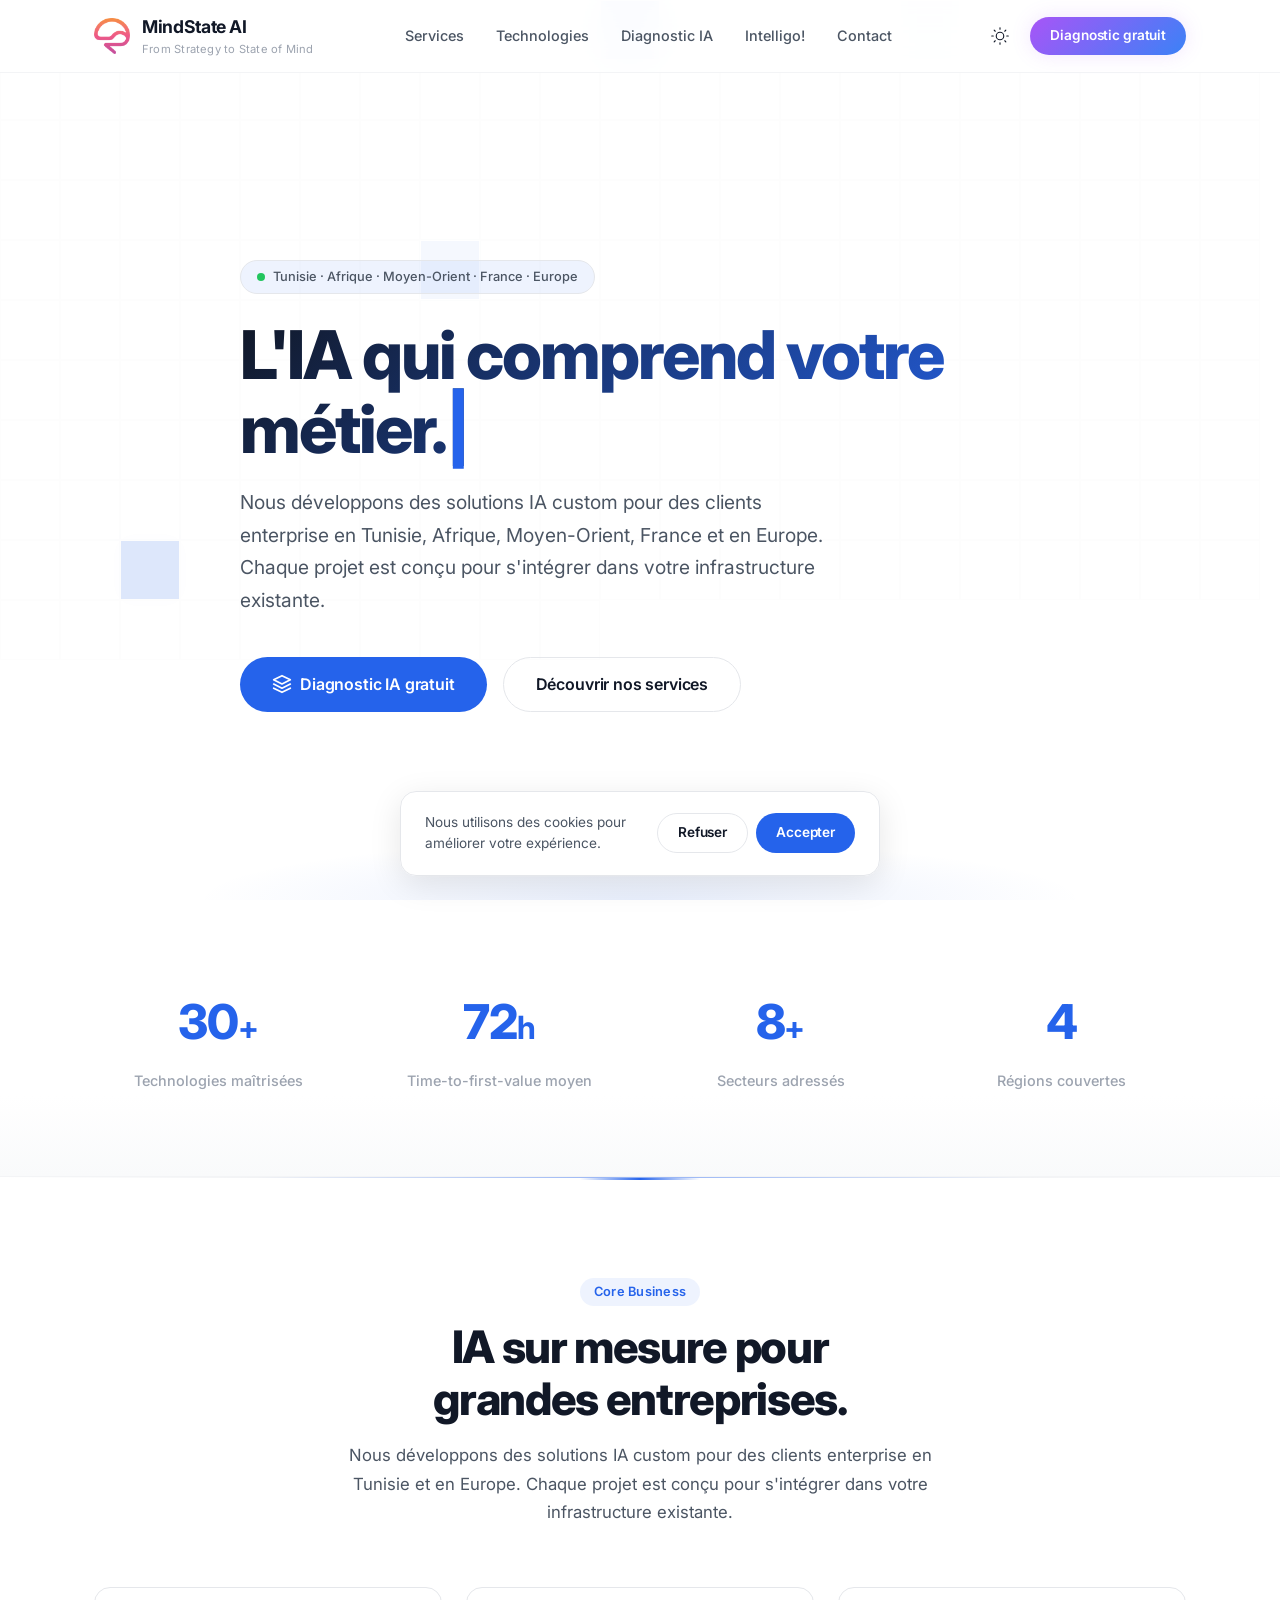
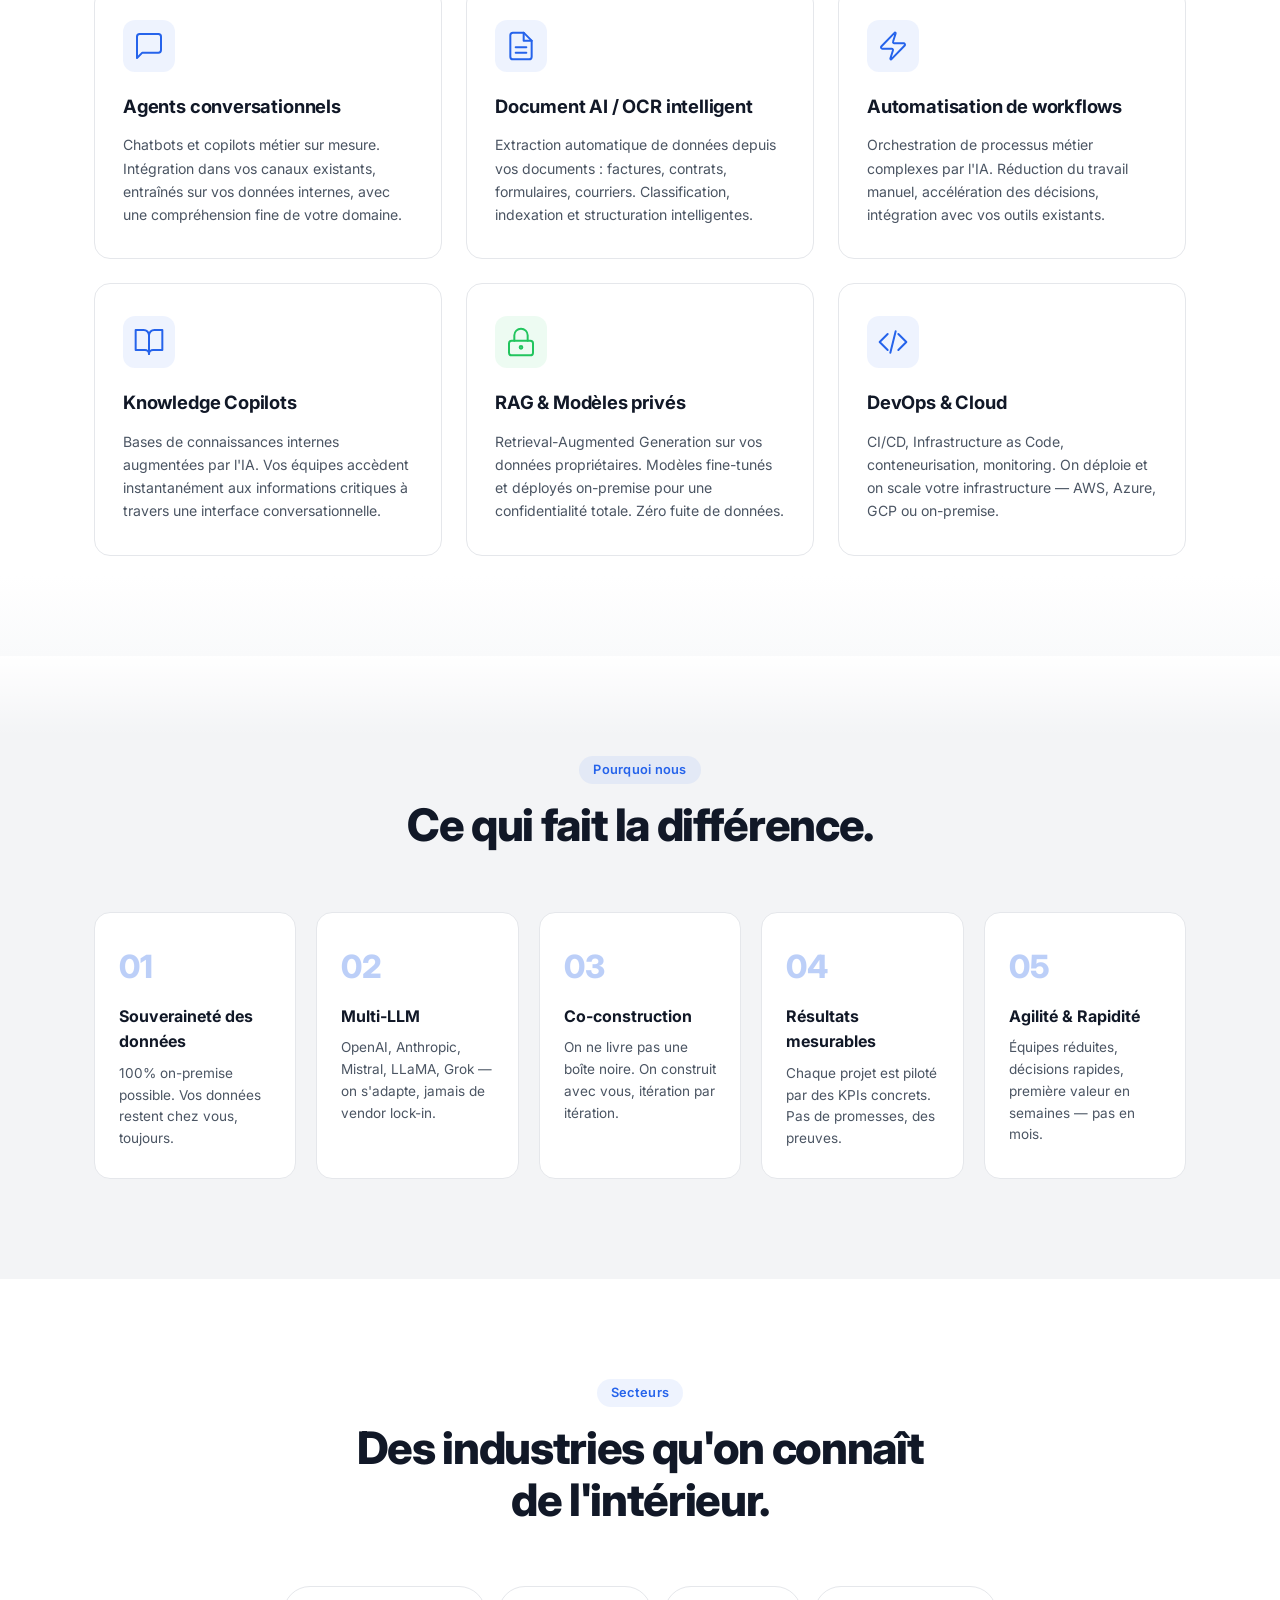
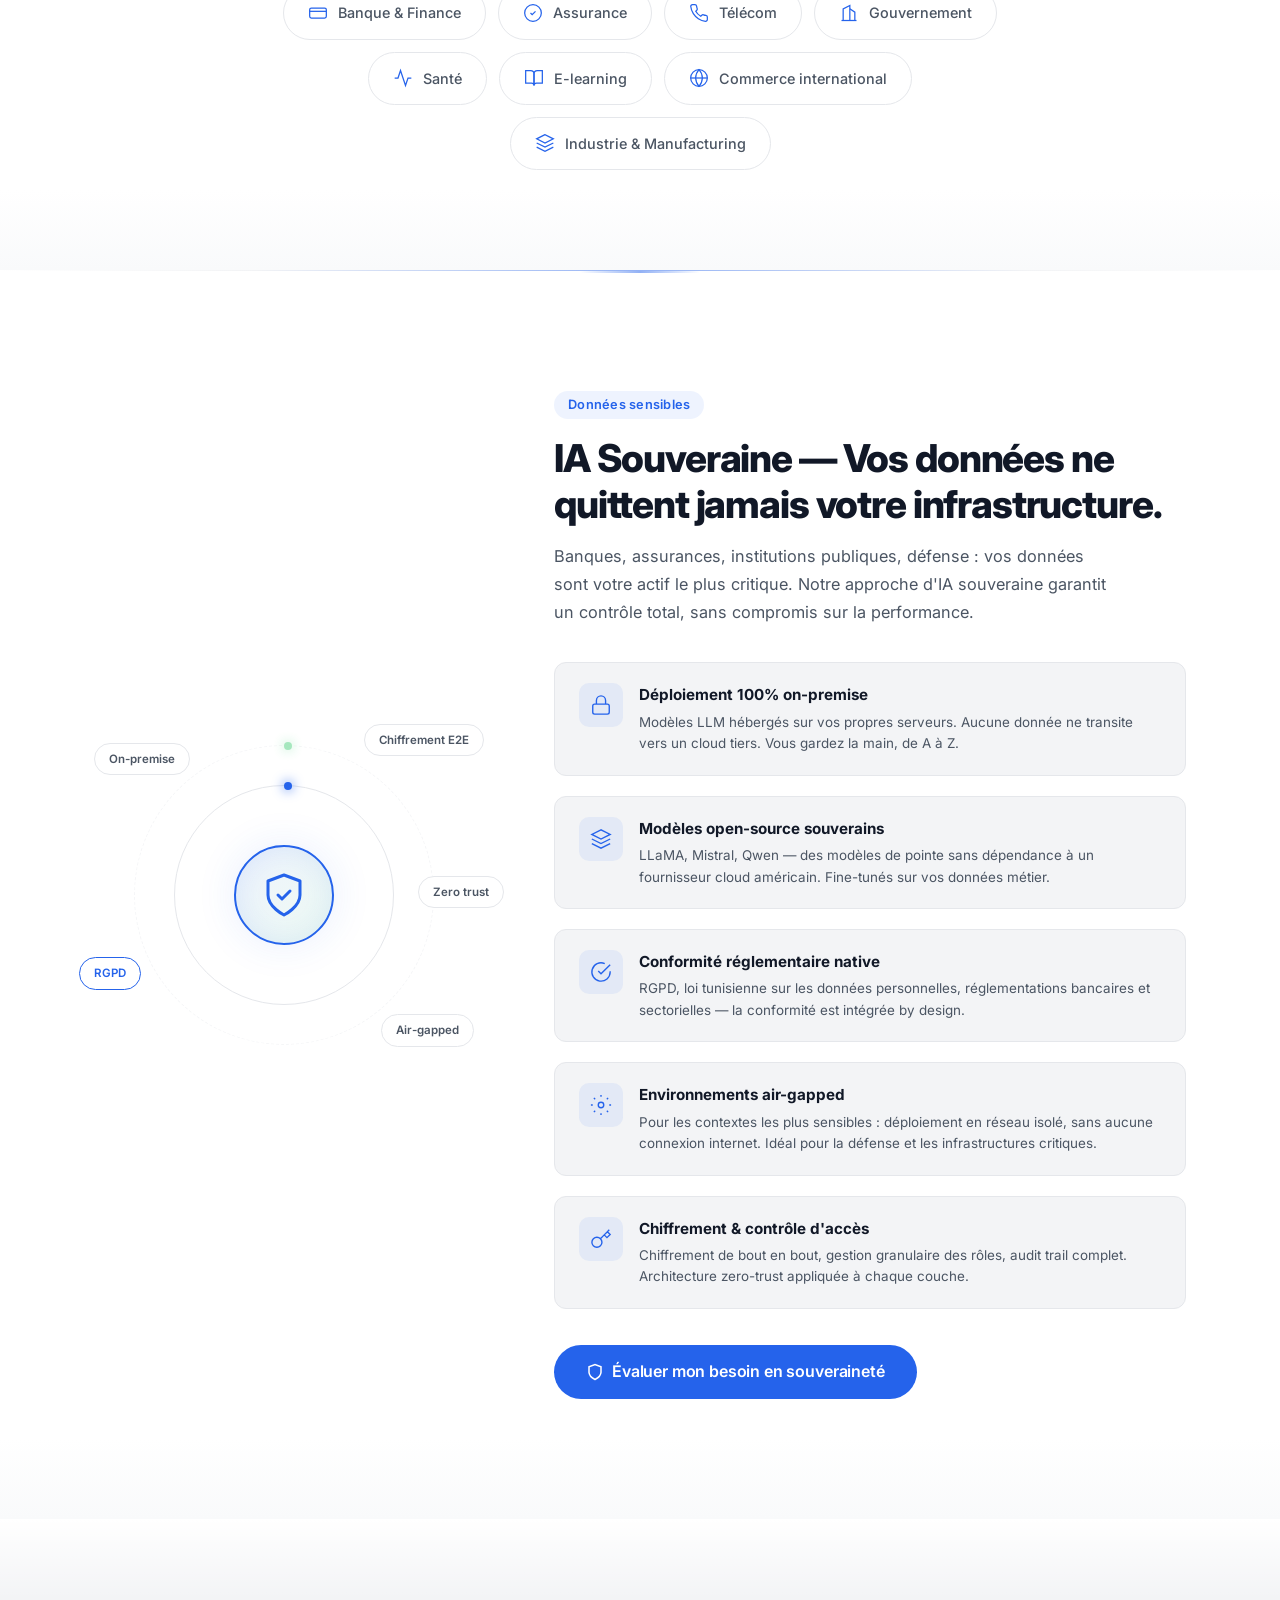
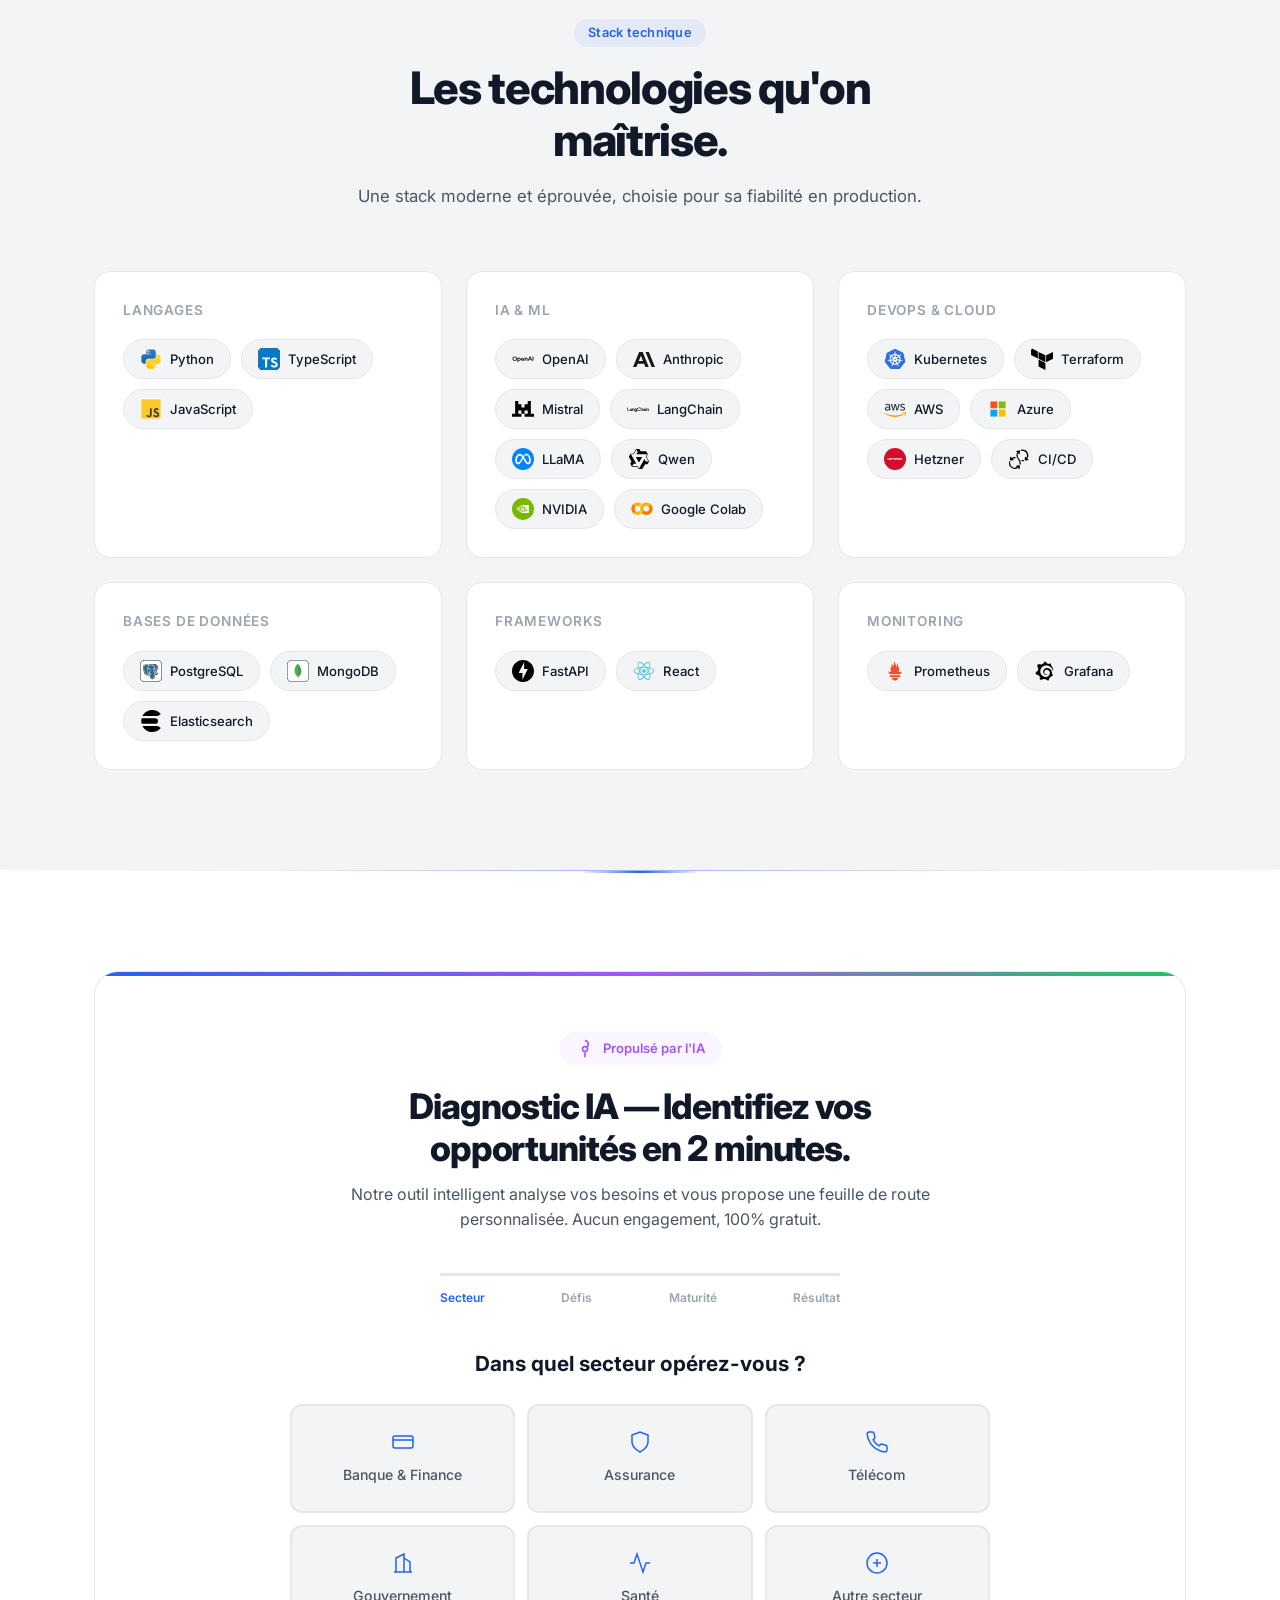
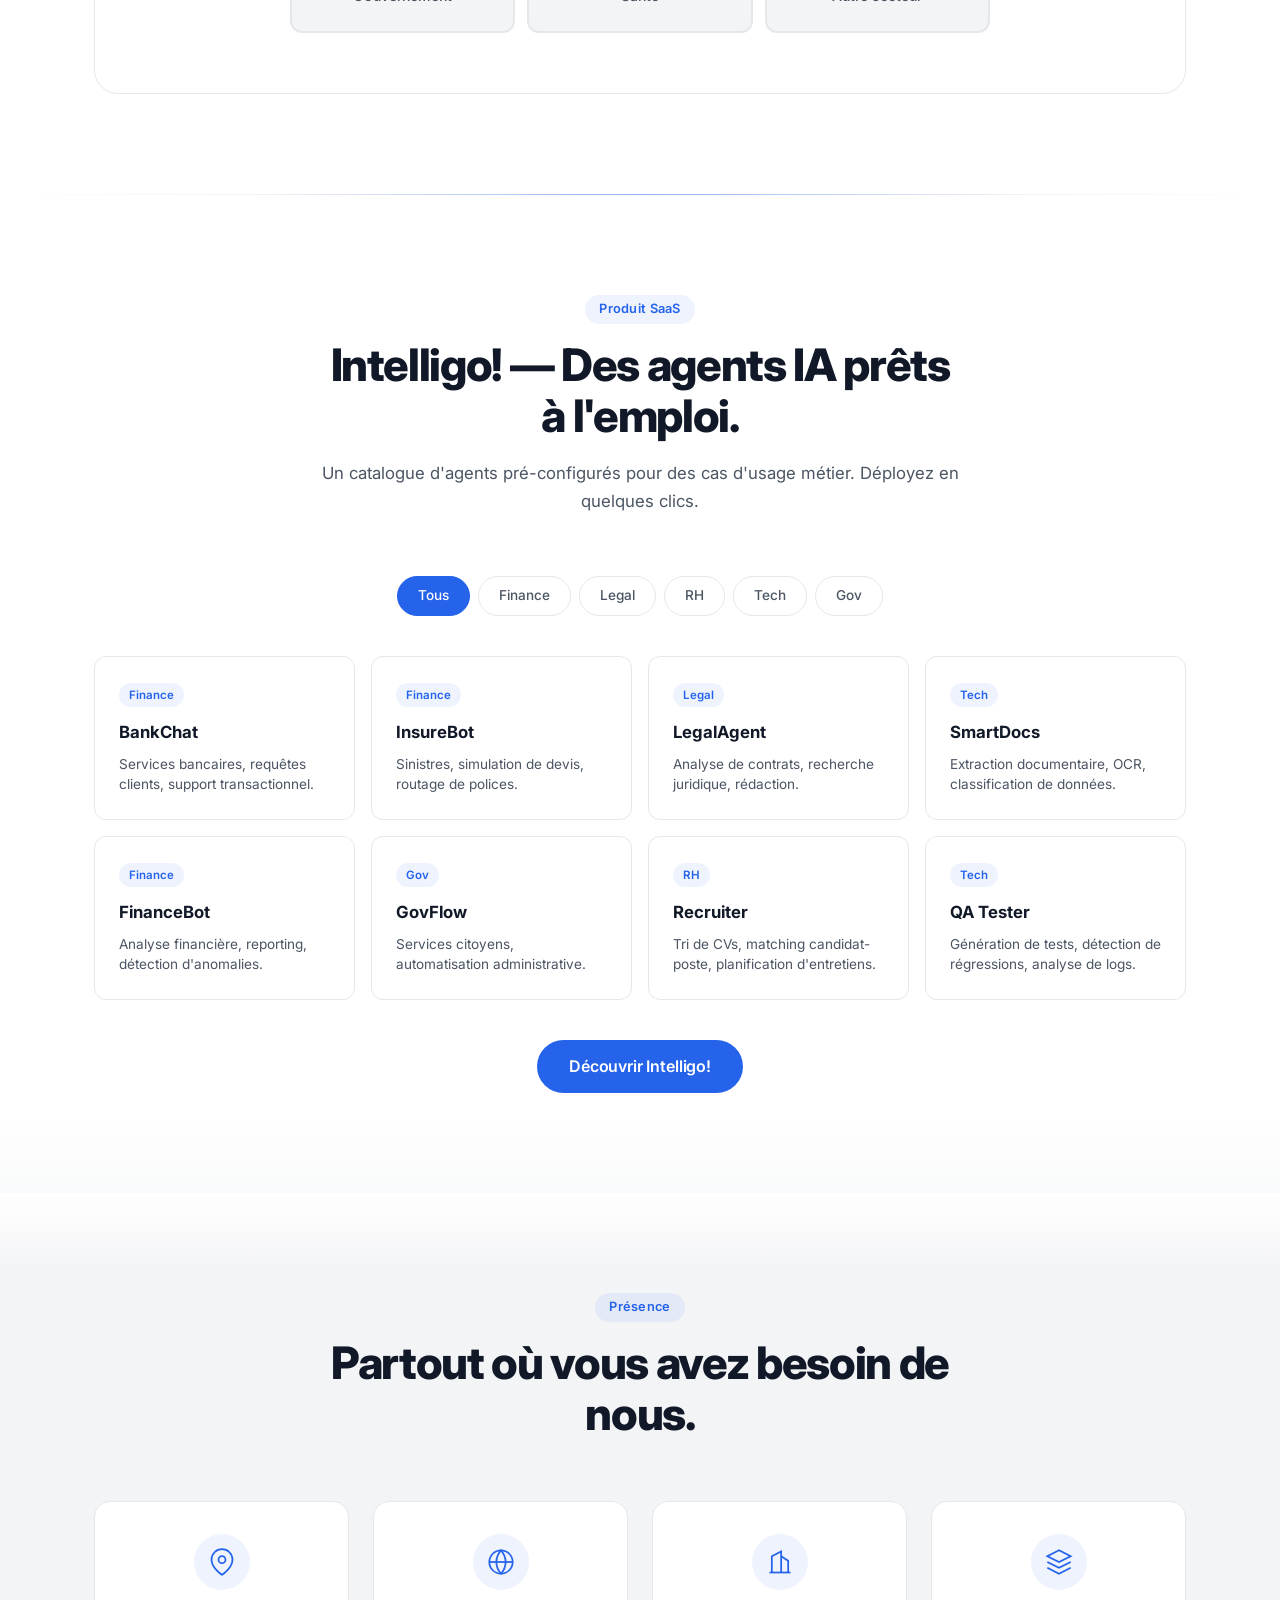
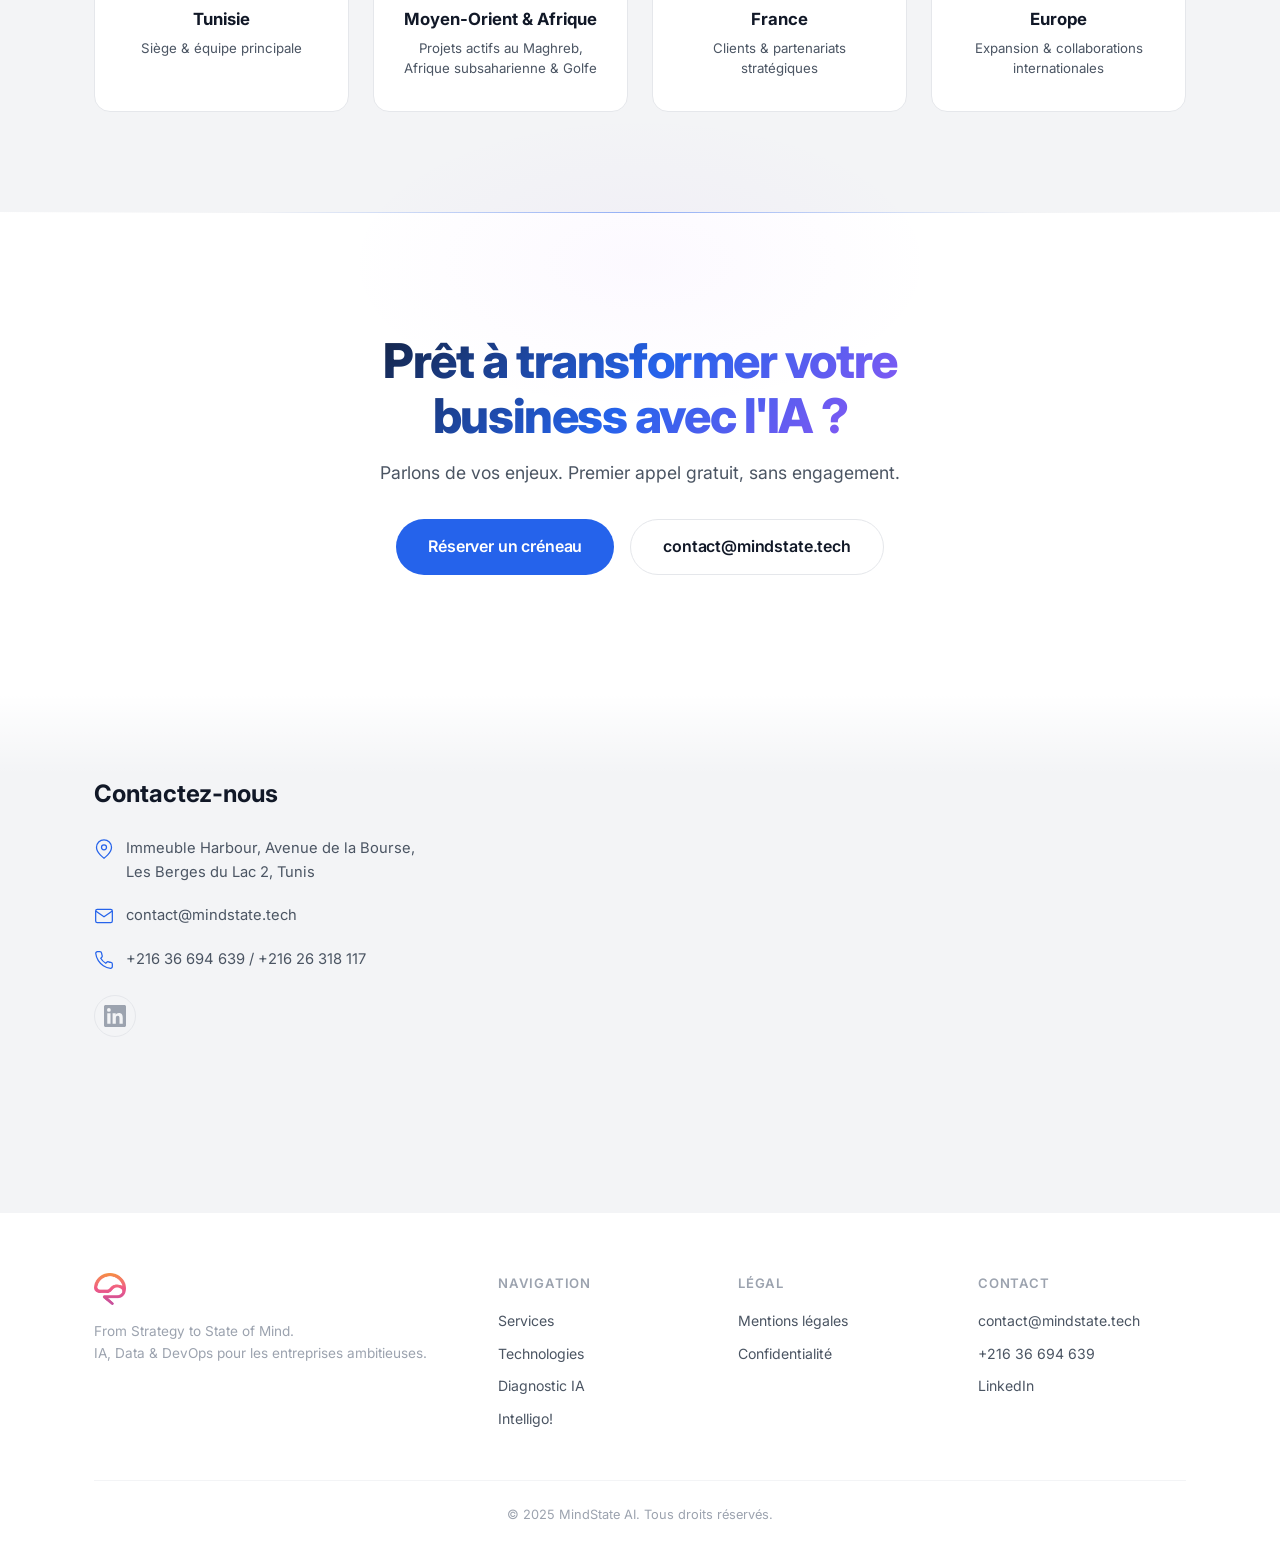
==== commit 0590d8c5: "Revert favicon back to icon-2.svg Co-Authored-By: Claude Opus 4.6 <noreply@anthropic.com>" ====
--- a/index.html
+++ b/index.html
@@ -11,11 +11,11 @@
     <link rel="preconnect" href="https://fonts.googleapis.com" />
     <link rel="preconnect" href="https://fonts.gstatic.com" crossorigin />
     <link
-      href="https://fonts.googleapis.com/css2?family=Inter:wght@400;500;600;70800;900&display=swap"
+      href="https://fonts.googleapis.com/css2?family=Inter:wght@400;500;600;700;800;900&display=swap"
       rel="stylesheet"
     />
     <link rel="stylesheet" href="style.css" />
-    <link rel="icon" type="image/x-icon" href="favicon.ico" />
+    <link rel="icon" type="image/svg+xml" href="icon-2.svg" />
   </head>
 
   <body>
@@ -781,7 +781,7 @@
           </div>
         </div>
         <div class="footer-bottom">
-          <span>&copy; 2026 MindState AI. Tous droits réservés.</span>
+          <span>&copy; 2025 MindState AI. Tous droits réservés.</span>
         </div>
       </div>
     </footer>
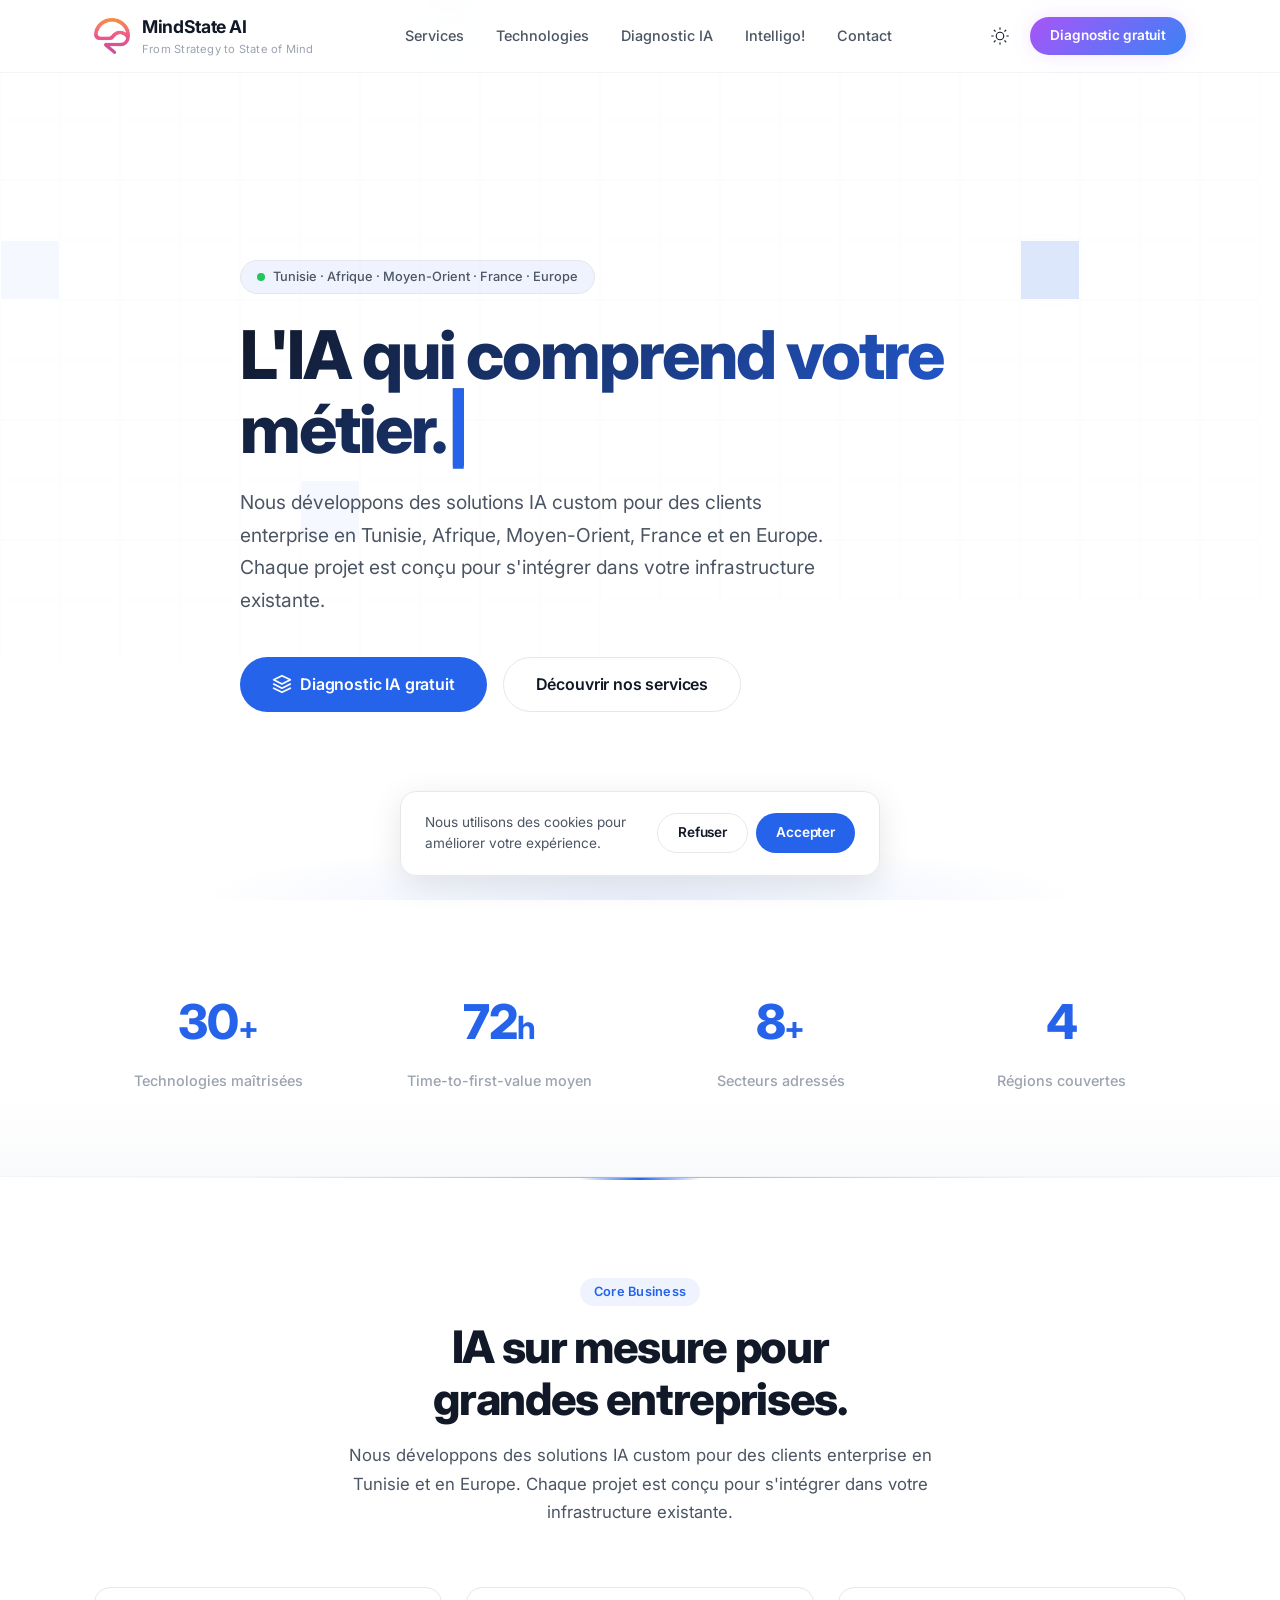
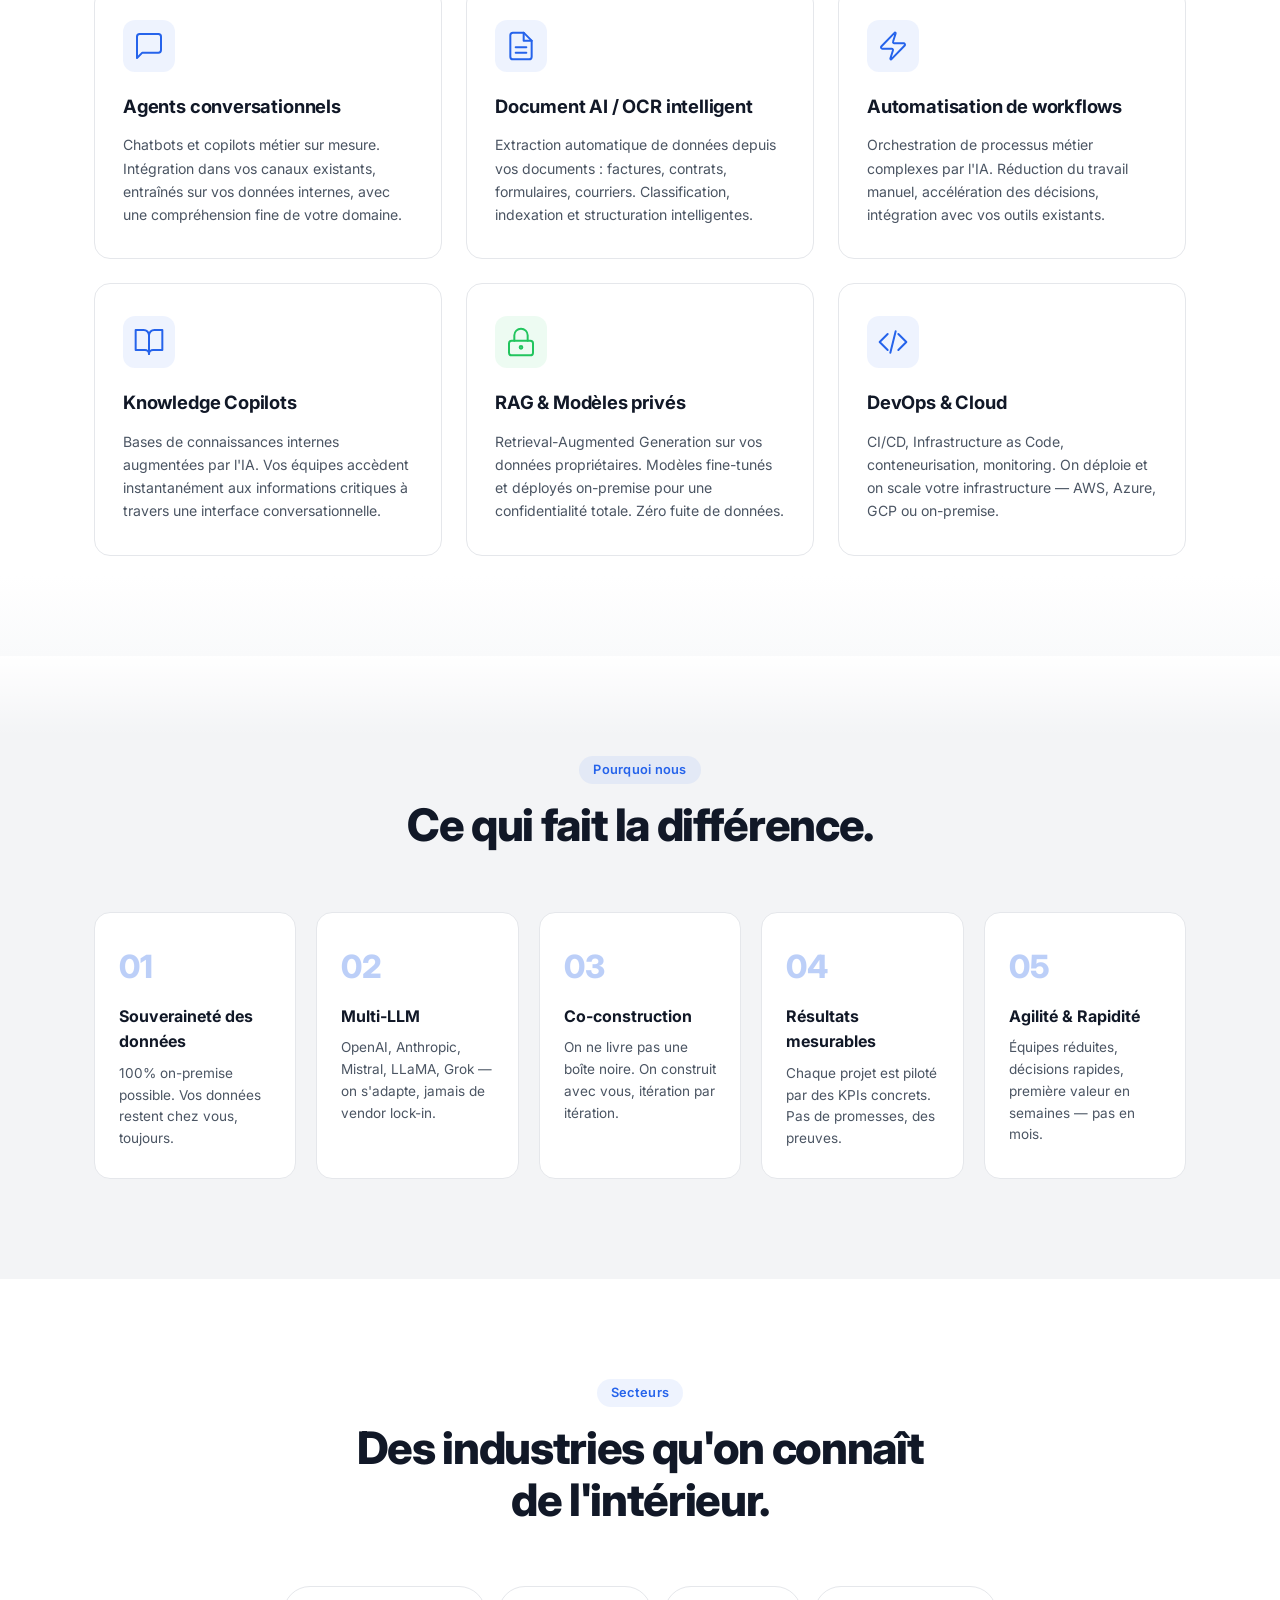
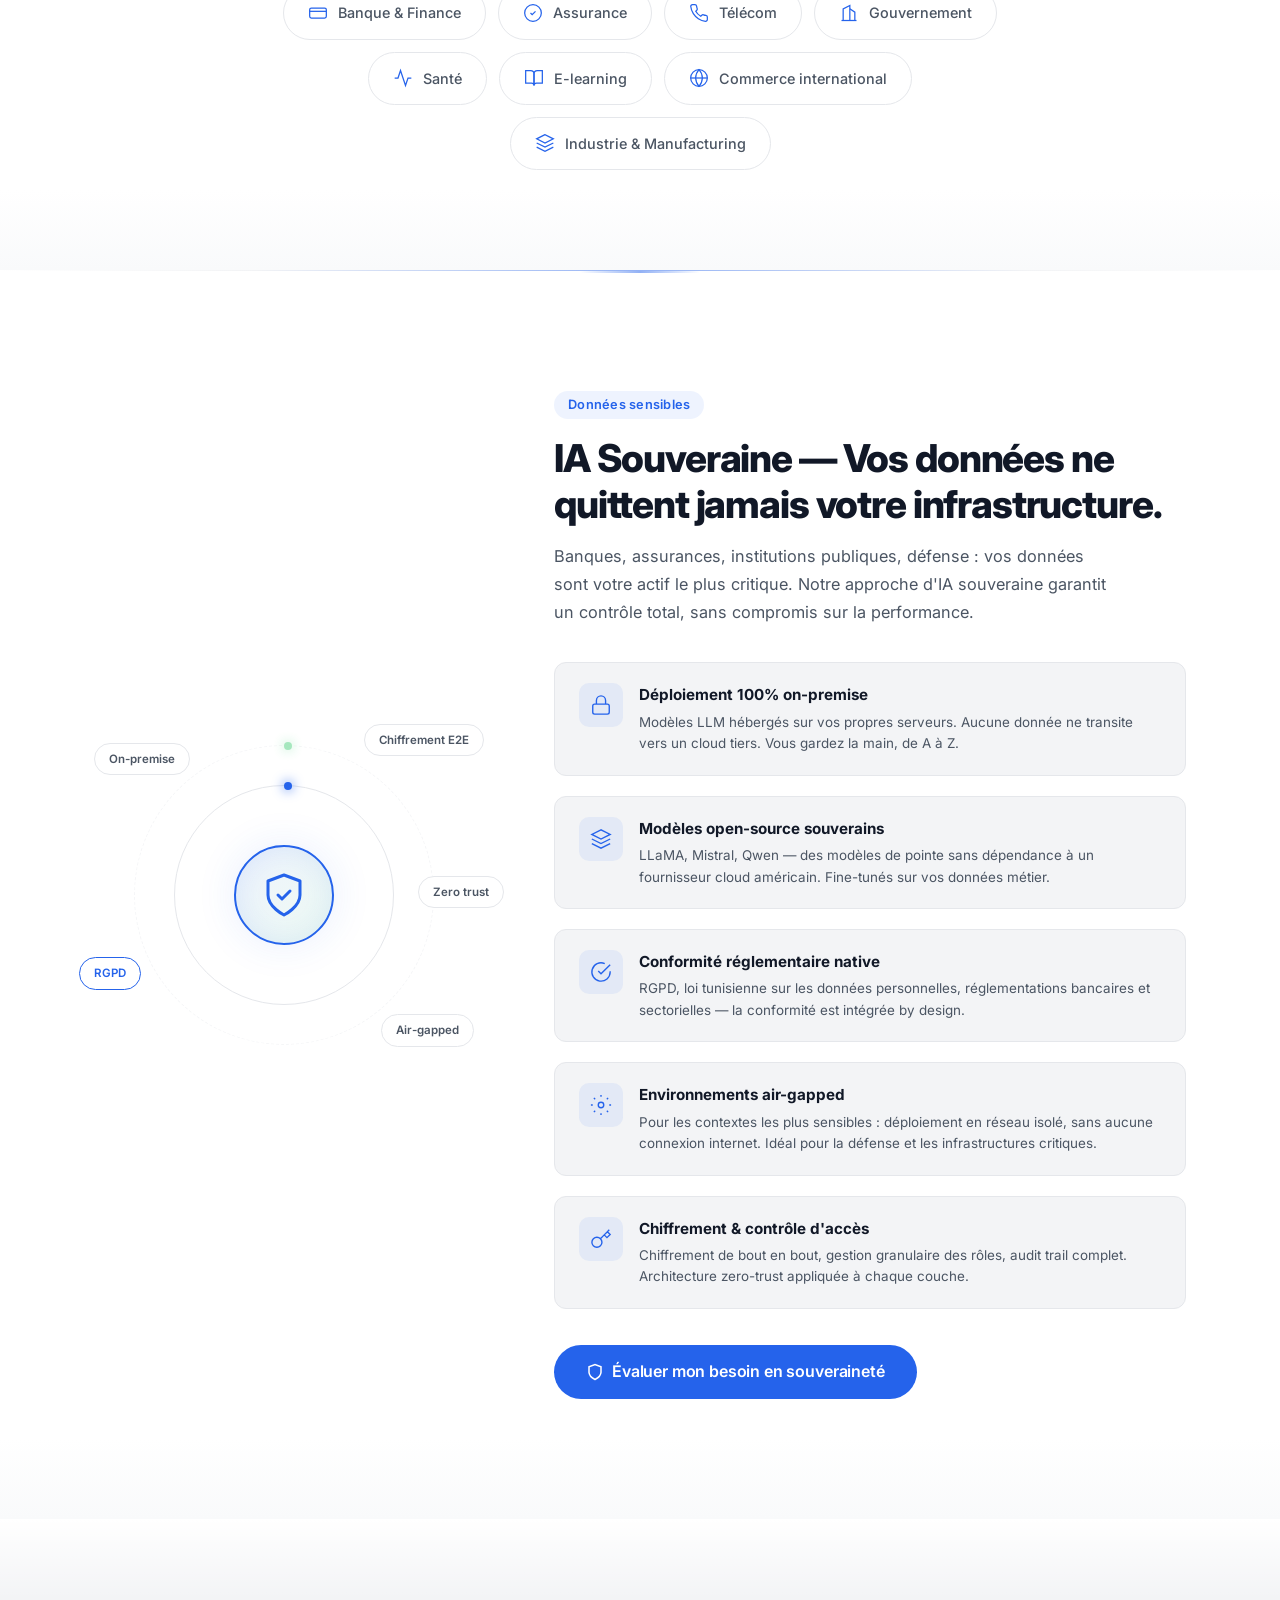
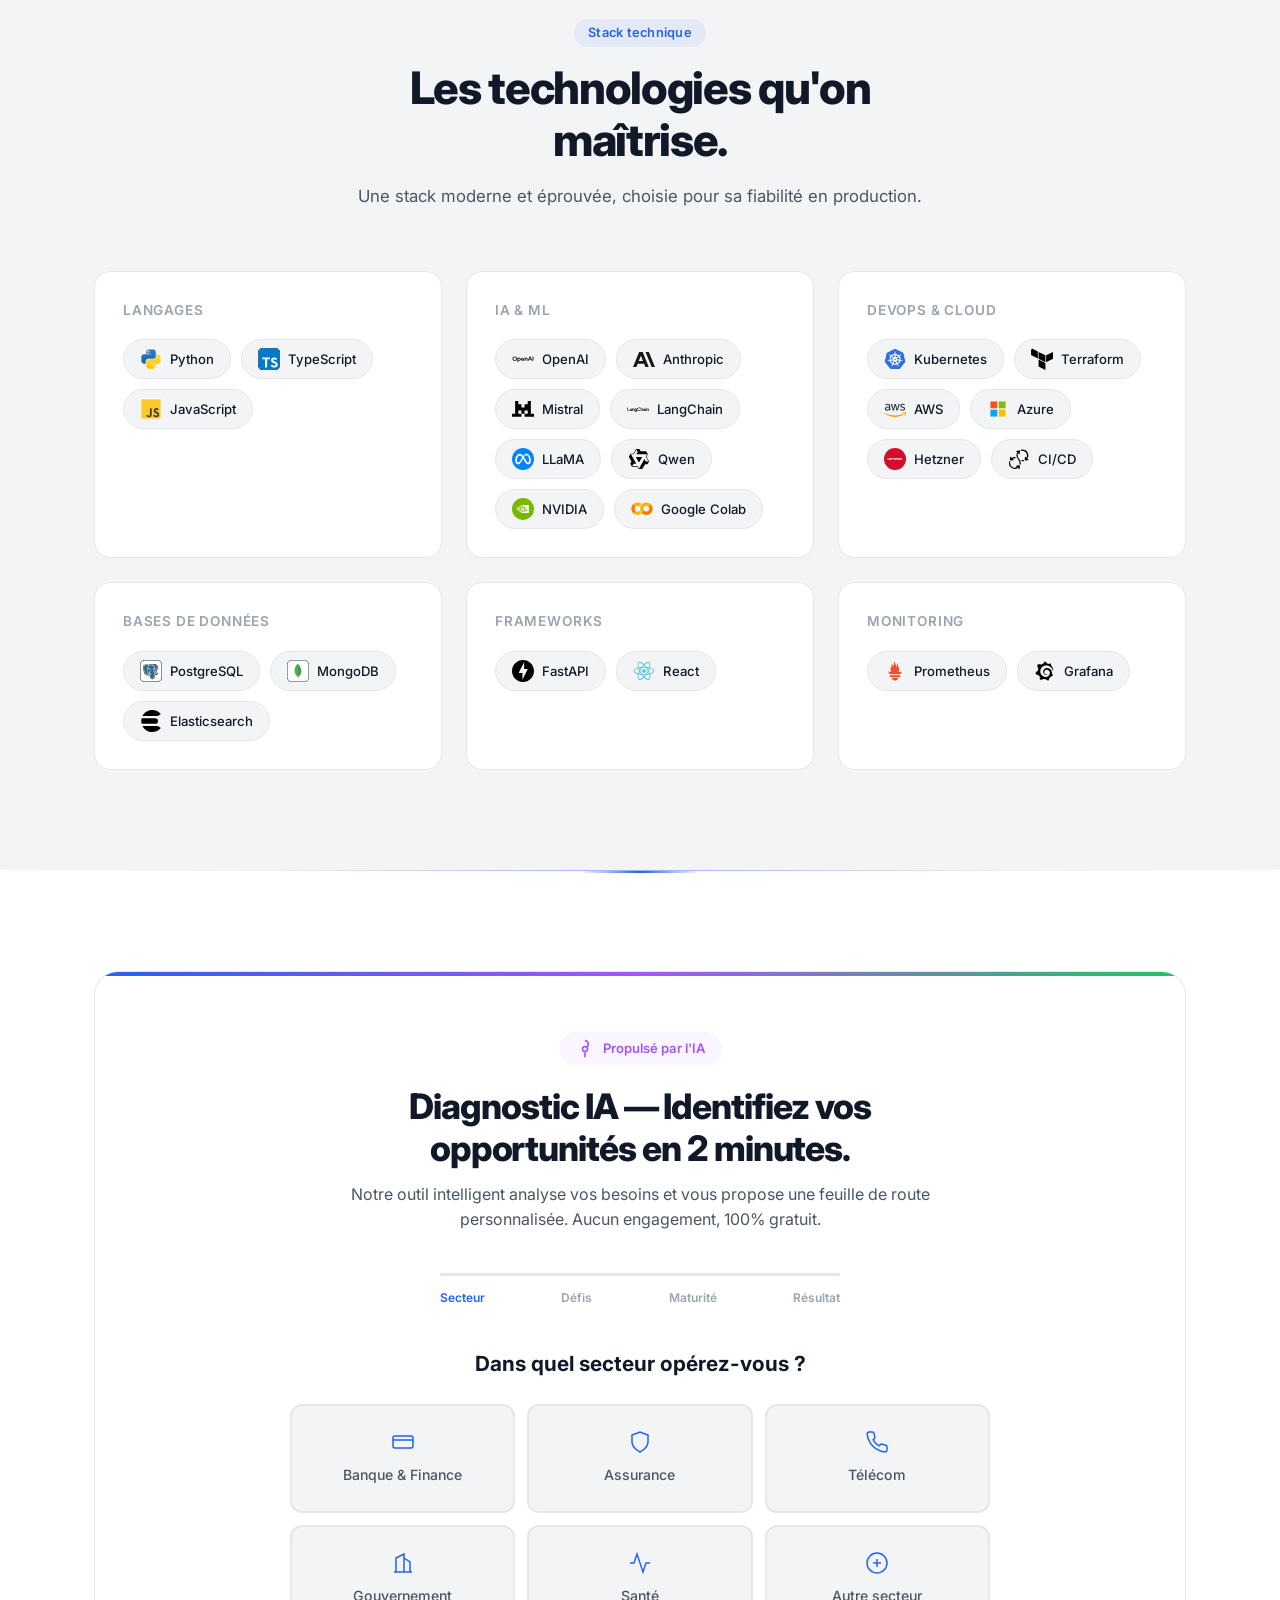
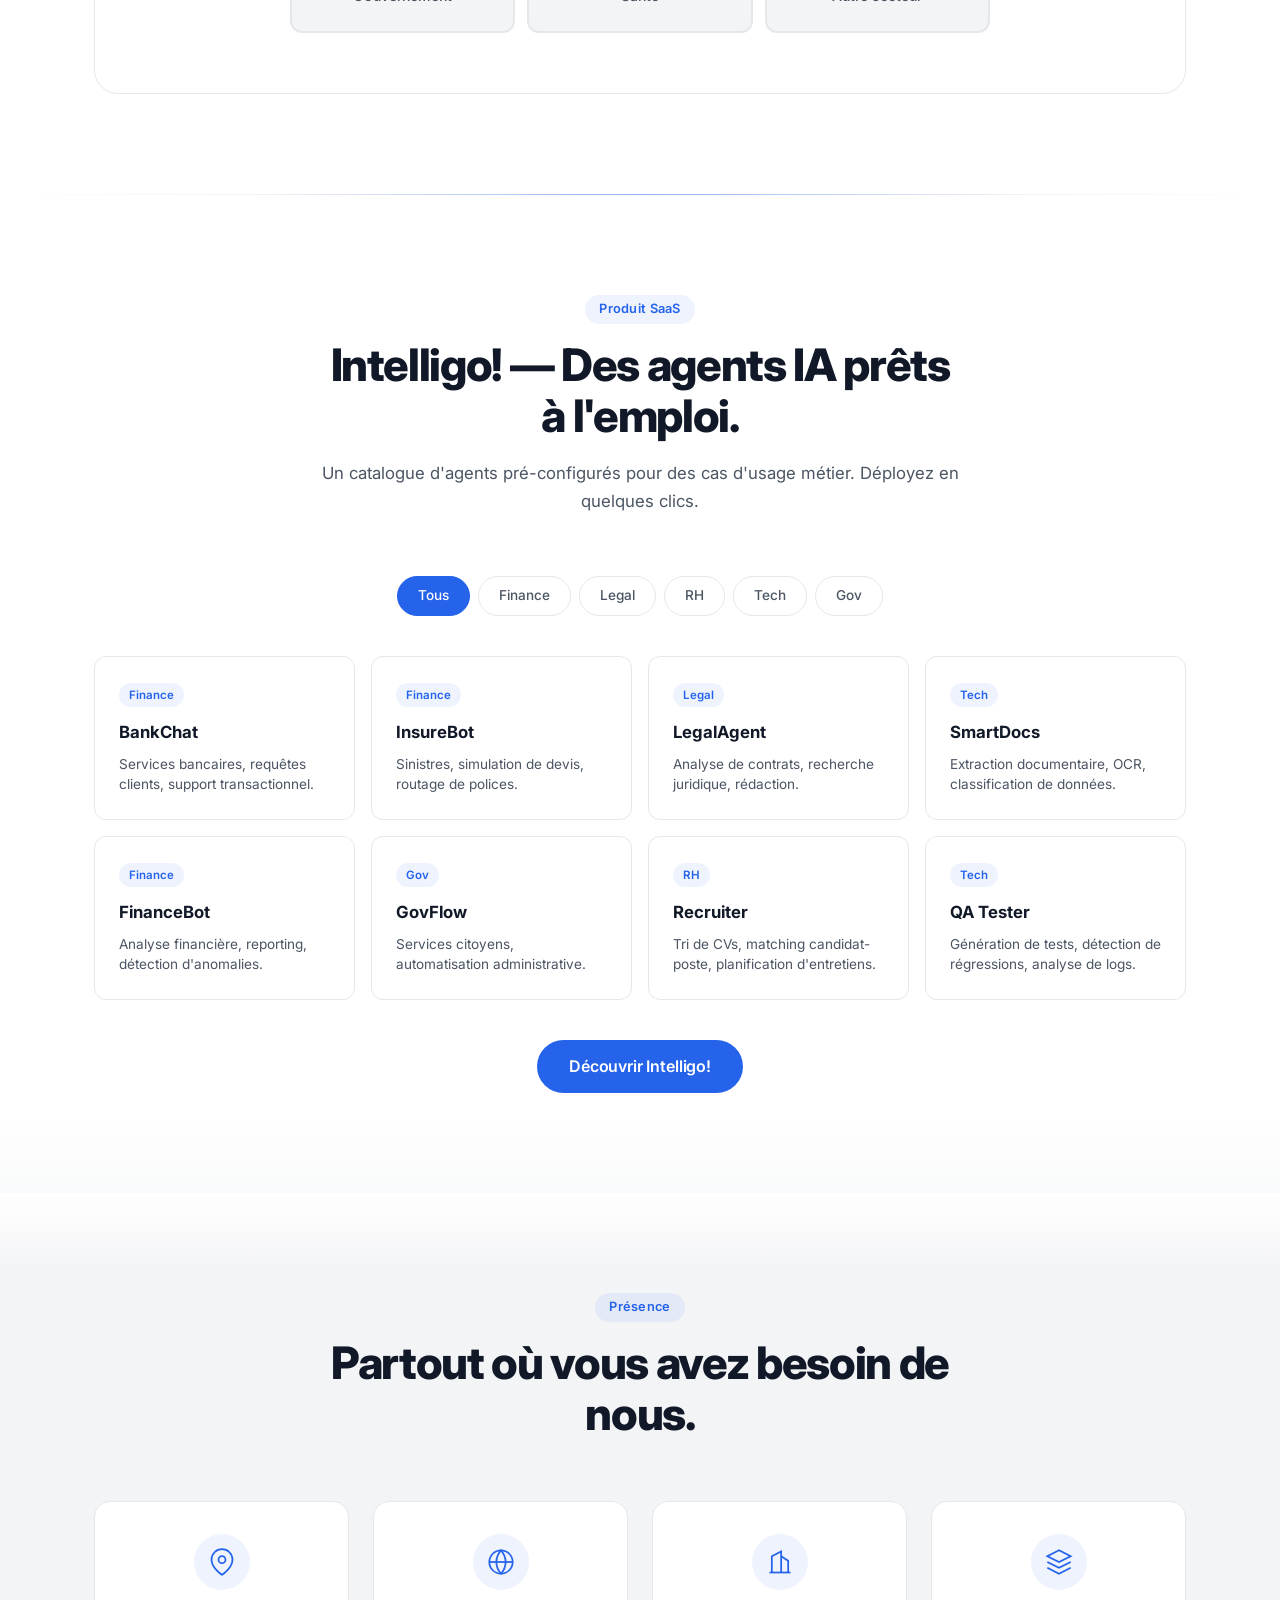
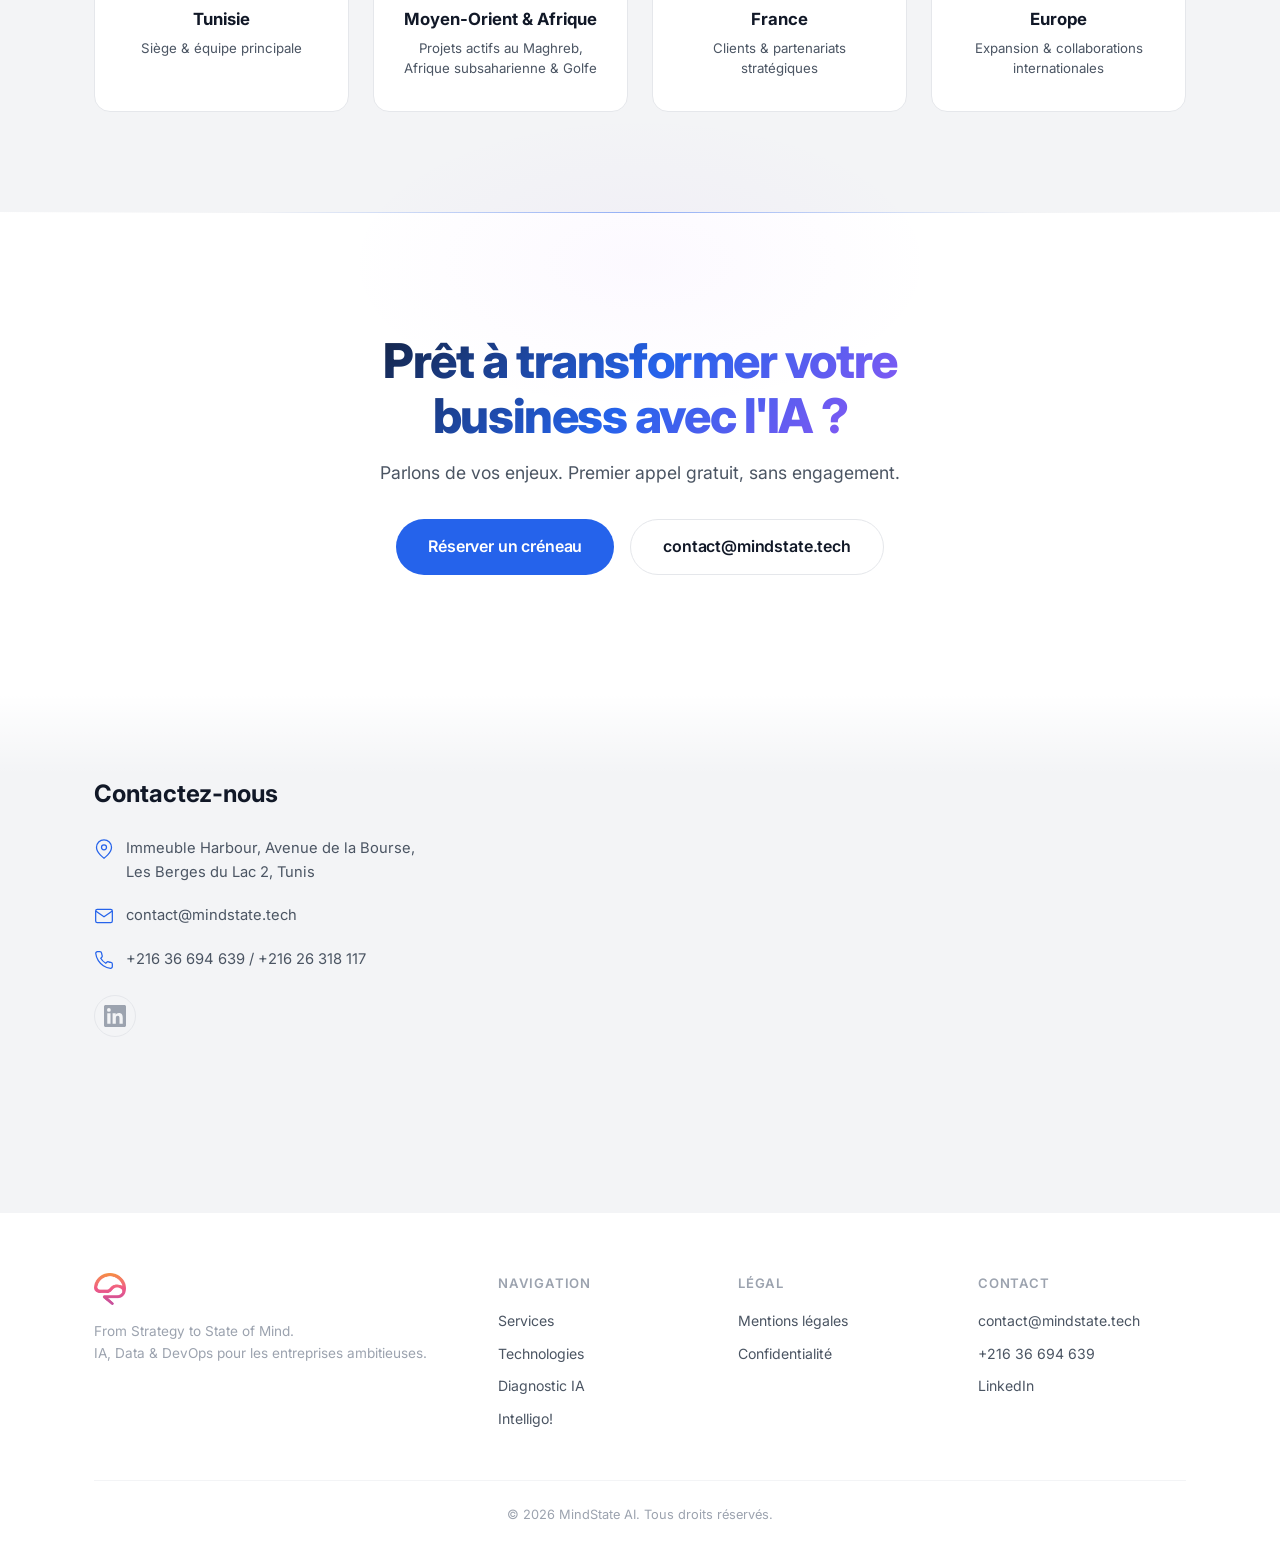
==== commit dc9f630b: "Update index.html" ====
--- a/index.html
+++ b/index.html
@@ -781,7 +781,7 @@
           </div>
         </div>
         <div class="footer-bottom">
-          <span>&copy; 2025 MindState AI. Tous droits réservés.</span>
+          <span>&copy; 2026 MindState AI. Tous droits réservés.</span>
         </div>
       </div>
     </footer>
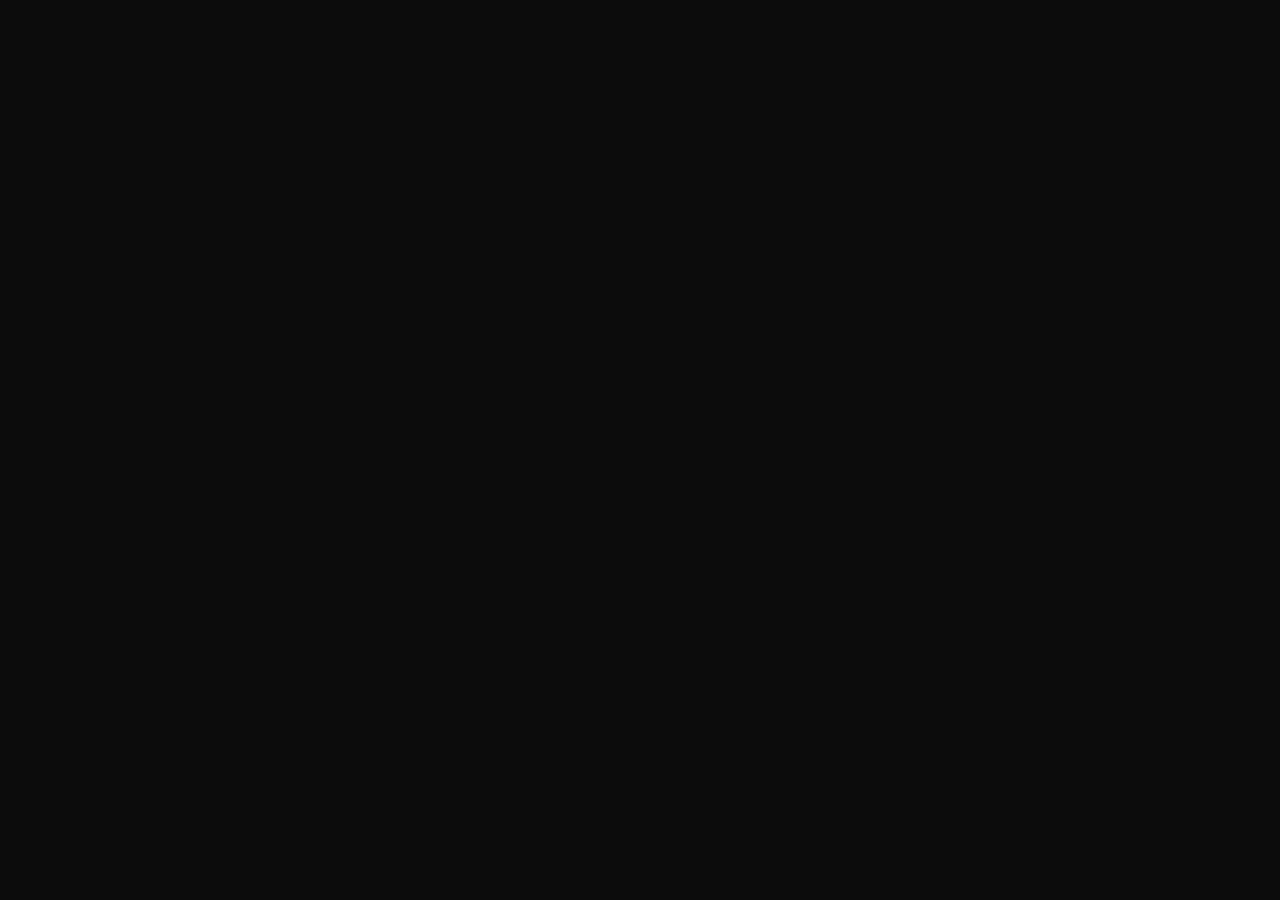
==== commit 01a1d455: "Refonte complète du site MindState AI Nouvelle home page premium construite avec React + CDN : - Her" ====
--- a/index.html
+++ b/index.html
@@ -1,1040 +1,183 @@
-<!doctype html>
-<html lang="fr" dir="ltr">
-  <head>
-    <meta charset="UTF-8" />
-    <meta name="viewport" content="width=device-width, initial-scale=1.0" />
-    <title>MindState AI  IA d'entreprise, Data & DevOps sur mesure</title>
-    <meta
-      name="description"
-      content="MindState AI conçoit des solutions d'intelligence artificielle, Data Engineering et DevOps sur mesure pour les entreprises. Tunisie, Afrique, Moyen-Orient, France & Europe."
-    />
-    <link rel="preconnect" href="https://fonts.googleapis.com" />
-    <link rel="preconnect" href="https://fonts.gstatic.com" crossorigin />
-    <link
-      href="https://fonts.googleapis.com/css2?family=Inter:wght@400;500;600;700;800;900&display=swap"
-      rel="stylesheet"
-    />
-    <link rel="stylesheet" href="style.css" />
-    <link rel="icon" type="image/svg+xml" href="icon-2.svg" />
-  </head>
+<!DOCTYPE html>
+<html lang="en">
+<head>
+  <meta charset="UTF-8" />
+  <meta name="viewport" content="width=device-width, initial-scale=1.0" />
+  <title>MindState AI — Deploy AI agents that actually move the business</title>
+  <meta name="description" content="MindState builds and ships custom AI agents for enterprise sales, ops and support teams. Measurable ROI in weeks, not quarters." />
+  <link rel="icon" href="assets/mark-clean.png" />
 
-  <body>
-    <!-- ============ NAV ============ -->
-    <header class="nav" id="nav">
-      <div class="container nav-inner">
-        <a class="brand" href="#top">
-          <img src="logo.png" alt="MindState AI" />
-          <div class="brand-text">
-            <span class="brand-name">MindState AI</span>
-            <span class="brand-slogan">From Strategy to State of Mind</span>
-          </div>
-        </a>
+  <link rel="preconnect" href="https://fonts.googleapis.com" />
+  <link rel="preconnect" href="https://fonts.gstatic.com" crossorigin />
+  <link href="https://fonts.googleapis.com/css2?family=Geist:wght@300;400;500;600;700&family=Geist+Mono:wght@400;500&family=GT+Sectra:ital@0;1&display=swap" rel="stylesheet" />
 
-        <nav class="nav-desktop">
-          <ul class="nav-links">
-            <li><a href="#services">Services</a></li>
-            <li><a href="#technologies">Technologies</a></li>
-            <li><a href="#diagnostic">Diagnostic IA</a></li>
-            <li><a href="#intelligo">Intelligo!</a></li>
-            <li><a href="#contact">Contact</a></li>
-          </ul>
-        </nav>
+  <link rel="stylesheet" href="styles.css" />
 
-        <div class="nav-cta">
-          <button class="theme-toggle" id="theme-toggle" aria-label="Changer le thème">
-            <svg class="icon-sun" width="18" height="18" viewBox="0 0 24 24" fill="none" stroke="currentColor" stroke-width="1.5" stroke-linecap="round" stroke-linejoin="round"><circle cx="12" cy="12" r="5"/><line x1="12" y1="1" x2="12" y2="3"/><line x1="12" y1="21" x2="12" y2="23"/><line x1="4.22" y1="4.22" x2="5.64" y2="5.64"/><line x1="18.36" y1="18.36" x2="19.78" y2="19.78"/><line x1="1" y1="12" x2="3" y2="12"/><line x1="21" y1="12" x2="23" y2="12"/><line x1="4.22" y1="19.78" x2="5.64" y2="18.36"/><line x1="18.36" y1="5.64" x2="19.78" y2="4.22"/></svg>
-            <svg class="icon-moon" width="18" height="18" viewBox="0 0 24 24" fill="none" stroke="currentColor" stroke-width="1.5" stroke-linecap="round" stroke-linejoin="round"><path d="M21 12.79A9 9 0 1 1 11.21 3 7 7 0 0 0 21 12.79z"/></svg>
-          </button>
-          <a href="#diagnostic" class="btn btn-glow btn-sm">Diagnostic gratuit</a>
-          <button class="burger" id="burger" aria-label="Menu" aria-expanded="false">
-            <span></span>
-          </button>
-        </div>
+  <script src="https://unpkg.com/react@18.3.1/umd/react.development.js" integrity="sha384-hD6/rw4ppMLGNu3tX5cjIb+uRZ7UkRJ6BPkLpg4hAu/6onKUg4lLsHAs9EBPT82L" crossorigin="anonymous"></script>
+  <script src="https://unpkg.com/react-dom@18.3.1/umd/react-dom.development.js" integrity="sha384-u6aeetuaXnQ38mYT8rp6sbXaQe3NL9t+IBXmnYxwkUI2Hw4bsp2Wvmx4yRQF1uAm" crossorigin="anonymous"></script>
+  <script src="https://unpkg.com/@babel/standalone@7.29.0/babel.min.js" integrity="sha384-m08KidiNqLdpJqLq95G/LEi8Qvjl/xUYll3QILypMoQ65QorJ9Lvtp2RXYGBFj1y" crossorigin="anonymous"></script>
+
+  <script>
+    const TWEAK_DEFAULTS = /*EDITMODE-BEGIN*/{
+      "theme": "dark",
+      "accent": "warm",
+      "serif": "Geist",
+      "gradientIntensity": 100
+    }/*EDITMODE-END*/;
+  </script>
+
+  <script src="i18n.js"></script>
+</head>
+<body>
+  <div id="root"></div>
+
+  <div id="tweaks-panel" aria-hidden="true">
+    <h5>Tweaks <span>live</span></h5>
+    <label>Theme
+      <select id="tweak-theme">
+        <option value="light">Light</option>
+        <option value="dark">Dark</option>
+      </select>
+    </label>
+    <label>Accent palette
+      <div class="swatch-row" id="tweak-accent">
+        <div class="swatch" data-val="warm" style="background:linear-gradient(135deg,#F5822E,#C43A92)"></div>
+        <div class="swatch" data-val="cool" style="background:linear-gradient(135deg,#3E7BFA,#8A4BFF)"></div>
+        <div class="swatch" data-val="mono" style="background:linear-gradient(135deg,#0E0E0C,#56544F)"></div>
+        <div class="swatch" data-val="green" style="background:linear-gradient(135deg,#1F7A5E,#3FB86E)"></div>
       </div>
+    </label>
+    <label>Display typeface
+      <select id="tweak-serif">
+        <option value="Geist">Geist (sans)</option>
+        <option value="Inter Tight">Inter Tight</option>
+        <option value="GT Sectra">GT Sectra (serif)</option>
+        <option value="Fraunces">Fraunces (serif)</option>
+      </select>
+    </label>
+    <label>Gradient intensity
+      <input type="range" id="tweak-grad" min="0" max="100" value="100" />
+    </label>
+  </div>
 
-      <div class="mobile-menu" id="mobile-menu">
-        <ul class="nav-links">
-          <li><a href="#services">Services</a></li>
-          <li><a href="#technologies">Technologies</a></li>
-          <li><a href="#diagnostic">Diagnostic IA</a></li>
-          <li><a href="#intelligo">Intelligo!</a></li>
-          <li><a href="#contact">Contact</a></li>
-        </ul>
-        <div class="mobile-cta">
-          <a href="#diagnostic" class="btn btn-primary">Diagnostic gratuit</a>
-        </div>
-      </div>
-    </header>
+  <script type="text/babel" src="icons.jsx"></script>
+  <script type="text/babel" src="components-top.jsx"></script>
+  <script type="text/babel" src="components-agents.jsx"></script>
+  <script type="text/babel" src="components-rest.jsx"></script>
 
-    <main id="top">
-      <!-- ============ HERO ============ -->
-      <section class="hero">
-        <div class="hero-grid" id="hero-grid"></div>
-        <div class="container">
-          <div class="hero-content">
-            <div class="badge">
-              <span class="badge-dot"></span>
-              Tunisie &middot; Afrique &middot; Moyen-Orient &middot; France &middot; Europe
-            </div>
+  <script type="text/babel">
+    function App() {
+      const { lang, setLang, t } = useT();
+      useReveal();
+      return (
+        <>
+          <Nav t={t} lang={lang} setLang={setLang} />
+          <Hero t={t} />
+          <Logos t={t} />
+          <Services t={t} />
+          <Intelligo t={t} />
+          <Sovereignty t={t} />
+          <Compare t={t} />
+          <Company t={t} />
+          <CTA t={t} />
+          <Footer t={t} />
+        </>
+      );
+    }
+    ReactDOM.createRoot(document.getElementById("root")).render(<App />);
+  </script>
 
-            <h1>
-              <span id="typewriter"></span><span class="typewriter-cursor">|</span>
-            </h1>
+  <script>
+    // ---- Tweaks wiring ----
+    const state = Object.assign({}, TWEAK_DEFAULTS);
+    const accentMap = {
+      warm:  { a1: "#F5822E", a2: "#EF4D7A", a3: "#C43A92" },
+      cool:  { a1: "#3E7BFA", a2: "#6B6BFF", a3: "#8A4BFF" },
+      mono:  { a1: "#2B2A27", a2: "#56544F", a3: "#0E0E0C" },
+      green: { a1: "#3FB86E", a2: "#2A8A50", a3: "#1F7A5E" },
+    };
+    const serifMap = {
+      "Geist": "'Geist', -apple-system, sans-serif",
+      "Inter Tight": "'Inter Tight', sans-serif",
+      "GT Sectra": "'GT Sectra', 'Instrument Serif', serif",
+      "Fraunces": "'Fraunces', serif",
+    };
+    function applyTweaks() {
+      const r = document.documentElement;
+      r.setAttribute("data-theme", state.theme);
+      const a = accentMap[state.accent] || accentMap.warm;
+      r.style.setProperty("--accent-1", a.a1);
+      r.style.setProperty("--accent-2", a.a2);
+      r.style.setProperty("--accent-3", a.a3);
+      r.style.setProperty("--serif", serifMap[state.serif] || serifMap["Geist"]);
+      r.style.setProperty("--sans", serifMap[state.serif] || serifMap["Geist"]);
 
-            <p class="hero-sub">
-              Nous développons des solutions IA custom pour des clients enterprise
-              en Tunisie, Afrique, Moyen-Orient, France et en Europe.
-              Chaque projet est conçu pour s'intégrer dans votre infrastructure existante.
-            </p>
+      // gradient intensity: grayscale the gradient text by intensity
+      const grad = state.gradientIntensity / 100;
+      document.querySelectorAll(".hero-display em").forEach(el => {
+        el.style.filter = `saturate(${grad})`;
+      });
 
-            <div class="hero-actions">
-              <a href="#diagnostic" class="btn btn-primary btn-lg">
-                <svg width="20" height="20" viewBox="0 0 24 24" fill="none" stroke="currentColor" stroke-width="2" stroke-linecap="round" stroke-linejoin="round"><path d="M12 2L2 7l10 5 10-5-10-5z"/><path d="M2 17l10 5 10-5"/><path d="M2 12l10 5 10-5"/></svg>
-                Diagnostic IA gratuit
-              </a>
-              <a href="#services" class="btn btn-ghost btn-lg">Découvrir nos services</a>
-            </div>
-          </div>
-        </div>
-      </section>
-
-      <!-- ============ STATS ============ -->
-      <section class="stats">
-        <div class="container">
-          <div class="stats-grid">
-            <div class="stat-item reveal">
-              <span class="stat-number" data-target="30">0</span><span class="stat-suffix">+</span>
-              <span class="stat-label">Technologies maîtrisées</span>
-            </div>
-            <div class="stat-item reveal">
-              <span class="stat-number" data-target="72">0</span><span class="stat-suffix">h</span>
-              <span class="stat-label">Time-to-first-value moyen</span>
-            </div>
-            <div class="stat-item reveal">
-              <span class="stat-number" data-target="8">0</span><span class="stat-suffix">+</span>
-              <span class="stat-label">Secteurs adressés</span>
-            </div>
-            <div class="stat-item reveal">
-              <span class="stat-number" data-target="4">0</span><span class="stat-suffix"></span>
-              <span class="stat-label">Régions couvertes</span>
-            </div>
-          </div>
-        </div>
-      </section>
-
-      <hr class="section-divider">
-
-      <!-- ============ SERVICES ============ -->
-      <section class="services" id="services">
-        <div class="container">
-          <div class="section-header reveal">
-            <span class="section-tag">Core Business</span>
-            <h2>IA sur mesure pour<br>grandes entreprises.</h2>
-            <p>Nous développons des solutions IA custom pour des clients enterprise en Tunisie et en Europe. Chaque projet est conçu pour s'intégrer dans votre infrastructure existante.</p>
-          </div>
-
-          <div class="services-grid">
-            <!-- Service 1: Agents conversationnels -->
-            <div class="service-card reveal">
-              <div class="service-icon">
-                <svg width="32" height="32" viewBox="0 0 24 24" fill="none" stroke="currentColor" stroke-width="1.5" stroke-linecap="round" stroke-linejoin="round"><path d="M21 15a2 2 0 0 1-2 2H7l-4 4V5a2 2 0 0 1 2-2h14a2 2 0 0 1 2 2z"/></svg>
-              </div>
-              <h3>Agents conversationnels</h3>
-              <p class="service-desc">Chatbots et copilots métier sur mesure. Intégration dans vos canaux existants, entraînés sur vos données internes, avec une compréhension fine de votre domaine.</p>
-            </div>
-
-            <!-- Service 2: Document AI -->
-            <div class="service-card reveal">
-              <div class="service-icon">
-                <svg width="32" height="32" viewBox="0 0 24 24" fill="none" stroke="currentColor" stroke-width="1.5" stroke-linecap="round" stroke-linejoin="round"><path d="M14 2H6a2 2 0 0 0-2 2v16a2 2 0 0 0 2 2h12a2 2 0 0 0 2-2V8z"/><polyline points="14 2 14 8 20 8"/><line x1="16" y1="13" x2="8" y2="13"/><line x1="16" y1="17" x2="8" y2="17"/></svg>
-              </div>
-              <h3>Document AI / OCR intelligent</h3>
-              <p class="service-desc">Extraction automatique de données depuis vos documents : factures, contrats, formulaires, courriers. Classification, indexation et structuration intelligentes.</p>
-            </div>
-
-            <!-- Service 3: Workflow Automation -->
-            <div class="service-card reveal">
-              <div class="service-icon">
-                <svg width="32" height="32" viewBox="0 0 24 24" fill="none" stroke="currentColor" stroke-width="1.5" stroke-linecap="round" stroke-linejoin="round"><path d="M4 14a1 1 0 0 1-.78-1.63l9.9-10.2a.5.5 0 0 1 .86.46l-1.92 6.02A1 1 0 0 0 13 10h7a1 1 0 0 1 .78 1.63l-9.9 10.2a.5.5 0 0 1-.86-.46l1.92-6.02A1 1 0 0 0 11 14z"/></svg>
-              </div>
-              <h3>Automatisation de workflows</h3>
-              <p class="service-desc">Orchestration de processus métier complexes par l'IA. Réduction du travail manuel, accélération des décisions, intégration avec vos outils existants.</p>
-            </div>
-
-            <!-- Service 4: Knowledge Copilots -->
-            <div class="service-card reveal">
-              <div class="service-icon">
-                <svg width="32" height="32" viewBox="0 0 24 24" fill="none" stroke="currentColor" stroke-width="1.5" stroke-linecap="round" stroke-linejoin="round"><path d="M2 3h6a4 4 0 0 1 4 4v14a3 3 0 0 0-3-3H2z"/><path d="M22 3h-6a4 4 0 0 0-4 4v14a3 3 0 0 1 3-3h7z"/></svg>
-              </div>
-              <h3>Knowledge Copilots</h3>
-              <p class="service-desc">Bases de connaissances internes augmentées par l'IA. Vos équipes accèdent instantanément aux informations critiques à travers une interface conversationnelle.</p>
-            </div>
-
-            <!-- Service 5: RAG & Modèles privés -->
-            <div class="service-card reveal">
-              <div class="service-icon icon-secure">
-                <svg width="32" height="32" viewBox="0 0 24 24" fill="none" stroke="currentColor" stroke-width="1.5" stroke-linecap="round" stroke-linejoin="round"><rect x="3" y="11" width="18" height="11" rx="2" ry="2"/><path d="M7 11V7a5 5 0 0 1 10 0v4"/><circle cx="12" cy="16" r="1"/></svg>
-              </div>
-              <h3>RAG & Modèles privés</h3>
-              <p class="service-desc">Retrieval-Augmented Generation sur vos données propriétaires. Modèles fine-tunés et déployés on-premise pour une confidentialité totale. Zéro fuite de données.</p>
-            </div>
-
-            <!-- Service 6: DevOps & Cloud -->
-            <div class="service-card reveal">
-              <div class="service-icon">
-                <svg width="32" height="32" viewBox="0 0 24 24" fill="none" stroke="currentColor" stroke-width="1.5" stroke-linecap="round" stroke-linejoin="round"><polyline points="16 18 22 12 16 6"/><polyline points="8 6 2 12 8 18"/><line x1="14" y1="4" x2="10" y2="20"/></svg>
-              </div>
-              <h3>DevOps & Cloud</h3>
-              <p class="service-desc">CI/CD, Infrastructure as Code, conteneurisation, monitoring. On déploie et on scale votre infrastructure — AWS, Azure, GCP ou on-premise.</p>
-            </div>
-          </div>
-        </div>
-      </section>
-
-      <!-- ============ VALUES ============ -->
-      <section class="values">
-        <div class="container">
-          <div class="section-header reveal">
-            <span class="section-tag">Pourquoi nous</span>
-            <h2>Ce qui fait la différence.</h2>
-          </div>
-          <div class="values-grid">
-            <div class="value-card reveal">
-              <div class="value-number">01</div>
-              <h4>Souveraineté des données</h4>
-              <p>100% on-premise possible. Vos données restent chez vous, toujours.</p>
-            </div>
-            <div class="value-card reveal">
-              <div class="value-number">02</div>
-              <h4>Multi-LLM</h4>
-              <p>OpenAI, Anthropic, Mistral, LLaMA, Grok — on s'adapte, jamais de vendor lock-in.</p>
-            </div>
-            <div class="value-card reveal">
-              <div class="value-number">03</div>
-              <h4>Co-construction</h4>
-              <p>On ne livre pas une boîte noire. On construit avec vous, itération par itération.</p>
-            </div>
-            <div class="value-card reveal">
-              <div class="value-number">04</div>
-              <h4>Résultats mesurables</h4>
-              <p>Chaque projet est piloté par des KPIs concrets. Pas de promesses, des preuves.</p>
-            </div>
-            <div class="value-card reveal">
-              <div class="value-number">05</div>
-              <h4>Agilité & Rapidité</h4>
-              <p>Équipes réduites, décisions rapides, première valeur en semaines — pas en mois.</p>
-            </div>
-          </div>
-        </div>
-      </section>
-
-      <!-- ============ SECTORS ============ -->
-      <section class="sectors">
-        <div class="container">
-          <div class="section-header reveal">
-            <span class="section-tag">Secteurs</span>
-            <h2>Des industries qu'on connaît<br>de l'intérieur.</h2>
-          </div>
-          <div class="sectors-grid">
-            <div class="sector-chip reveal">
-              <svg width="20" height="20" viewBox="0 0 24 24" fill="none" stroke="currentColor" stroke-width="1.5"><rect x="2" y="6" width="20" height="12" rx="2"/><path d="M22 10H2"/></svg>
-              Banque & Finance
-            </div>
-            <div class="sector-chip reveal">
-              <svg width="20" height="20" viewBox="0 0 24 24" fill="none" stroke="currentColor" stroke-width="1.5"><path d="M9 12l2 2 4-4"/><path d="M12 2a10 10 0 1 0 0 20 10 10 0 0 0 0-20z"/></svg>
-              Assurance
-            </div>
-            <div class="sector-chip reveal">
-              <svg width="20" height="20" viewBox="0 0 24 24" fill="none" stroke="currentColor" stroke-width="1.5"><path d="M22 16.92v3a2 2 0 0 1-2.18 2 19.79 19.79 0 0 1-8.63-3.07 19.5 19.5 0 0 1-6-6 19.79 19.79 0 0 1-3.07-8.67A2 2 0 0 1 4.11 2h3a2 2 0 0 1 2 1.72c.127.96.361 1.903.7 2.81a2 2 0 0 1-.45 2.11L8.09 9.91a16 16 0 0 0 6 6l1.27-1.27a2 2 0 0 1 2.11-.45c.907.339 1.85.573 2.81.7A2 2 0 0 1 22 16.92z"/></svg>
-              Télécom
-            </div>
-            <div class="sector-chip reveal">
-              <svg width="20" height="20" viewBox="0 0 24 24" fill="none" stroke="currentColor" stroke-width="1.5"><path d="M3 21h18"/><path d="M5 21V7l8-4v18"/><path d="M19 21V11l-6-4"/><path d="M9 9h.01"/><path d="M9 13h.01"/><path d="M9 17h.01"/></svg>
-              Gouvernement
-            </div>
-            <div class="sector-chip reveal">
-              <svg width="20" height="20" viewBox="0 0 24 24" fill="none" stroke="currentColor" stroke-width="1.5"><path d="M22 12h-4l-3 9L9 3l-3 9H2"/></svg>
-              Santé
-            </div>
-            <div class="sector-chip reveal">
-              <svg width="20" height="20" viewBox="0 0 24 24" fill="none" stroke="currentColor" stroke-width="1.5"><path d="M2 3h6a4 4 0 0 1 4 4v14a3 3 0 0 0-3-3H2z"/><path d="M22 3h-6a4 4 0 0 0-4 4v14a3 3 0 0 1 3-3h7z"/></svg>
-              E-learning
-            </div>
-            <div class="sector-chip reveal">
-              <svg width="20" height="20" viewBox="0 0 24 24" fill="none" stroke="currentColor" stroke-width="1.5"><circle cx="12" cy="12" r="10"/><path d="M2 12h20"/><path d="M12 2a15.3 15.3 0 0 1 4 10 15.3 15.3 0 0 1-4 10 15.3 15.3 0 0 1-4-10 15.3 15.3 0 0 1 4-10z"/></svg>
-              Commerce international
-            </div>
-            <div class="sector-chip reveal">
-              <svg width="20" height="20" viewBox="0 0 24 24" fill="none" stroke="currentColor" stroke-width="1.5"><path d="M12 2L2 7l10 5 10-5-10-5z"/><path d="M2 17l10 5 10-5"/><path d="M2 12l10 5 10-5"/></svg>
-              Industrie & Manufacturing
-            </div>
-          </div>
-        </div>
-      </section>
-
-      <hr class="section-divider">
-
-      <!-- ============ SOUVERAINETE ============ -->
-      <section class="sovereignty" id="souverainete">
-        <div class="container">
-          <div class="sov-layout reveal">
-            <div class="sov-visual">
-              <div class="sov-shield">
-                <div class="sov-shield-ring"></div>
-                <div class="sov-shield-ring ring-2"></div>
-                <div class="sov-shield-core">
-                  <svg width="48" height="48" viewBox="0 0 24 24" fill="none" stroke="currentColor" stroke-width="1.5" stroke-linecap="round" stroke-linejoin="round"><path d="M12 22s8-4 8-10V5l-8-3-8 3v7c0 6 8 10 8 10z"/><path d="M9 12l2 2 4-4"/></svg>
-                </div>
-              </div>
-              <div class="sov-floating-tags">
-                <span class="sov-tag tag-1">On-premise</span>
-                <span class="sov-tag tag-2">Chiffrement E2E</span>
-                <span class="sov-tag tag-3">RGPD</span>
-                <span class="sov-tag tag-4">Air-gapped</span>
-                <span class="sov-tag tag-5">Zero trust</span>
-              </div>
-            </div>
-
-            <div class="sov-content">
-              <span class="section-tag">Données sensibles</span>
-              <h2>IA Souveraine — Vos données ne quittent jamais votre infrastructure.</h2>
-              <p class="sov-intro">
-                Banques, assurances, institutions publiques, défense : vos données sont votre actif le plus critique.
-                Notre approche d'IA souveraine garantit un contrôle total, sans compromis sur la performance.
-              </p>
-
-              <div class="sov-features">
-                <div class="sov-feature">
-                  <div class="sov-feature-icon">
-                    <svg width="22" height="22" viewBox="0 0 24 24" fill="none" stroke="currentColor" stroke-width="1.5"><rect x="3" y="11" width="18" height="11" rx="2" ry="2"/><path d="M7 11V7a5 5 0 0 1 10 0v4"/></svg>
-                  </div>
-                  <div>
-                    <h4>Déploiement 100% on-premise</h4>
-                    <p>Modèles LLM hébergés sur vos propres serveurs. Aucune donnée ne transite vers un cloud tiers. Vous gardez la main, de A à Z.</p>
-                  </div>
-                </div>
-
-                <div class="sov-feature">
-                  <div class="sov-feature-icon">
-                    <svg width="22" height="22" viewBox="0 0 24 24" fill="none" stroke="currentColor" stroke-width="1.5"><path d="M12 2L2 7l10 5 10-5-10-5z"/><path d="M2 17l10 5 10-5"/><path d="M2 12l10 5 10-5"/></svg>
-                  </div>
-                  <div>
-                    <h4>Modèles open-source souverains</h4>
-                    <p>LLaMA, Mistral, Qwen — des modèles de pointe sans dépendance à un fournisseur cloud américain. Fine-tunés sur vos données métier.</p>
-                  </div>
-                </div>
-
-                <div class="sov-feature">
-                  <div class="sov-feature-icon">
-                    <svg width="22" height="22" viewBox="0 0 24 24" fill="none" stroke="currentColor" stroke-width="1.5"><path d="M22 11.08V12a10 10 0 1 1-5.93-9.14"/><polyline points="22 4 12 14.01 9 11.01"/></svg>
-                  </div>
-                  <div>
-                    <h4>Conformité réglementaire native</h4>
-                    <p>RGPD, loi tunisienne sur les données personnelles, réglementations bancaires et sectorielles — la conformité est intégrée by design.</p>
-                  </div>
-                </div>
-
-                <div class="sov-feature">
-                  <div class="sov-feature-icon">
-                    <svg width="22" height="22" viewBox="0 0 24 24" fill="none" stroke="currentColor" stroke-width="1.5"><circle cx="12" cy="12" r="3"/><path d="M12 1v2M12 21v2M4.22 4.22l1.42 1.42M18.36 18.36l1.42 1.42M1 12h2M21 12h2M4.22 19.78l1.42-1.42M18.36 5.64l1.42-1.42"/></svg>
-                  </div>
-                  <div>
-                    <h4>Environnements air-gapped</h4>
-                    <p>Pour les contextes les plus sensibles : déploiement en réseau isolé, sans aucune connexion internet. Idéal pour la défense et les infrastructures critiques.</p>
-                  </div>
-                </div>
-
-                <div class="sov-feature">
-                  <div class="sov-feature-icon">
-                    <svg width="22" height="22" viewBox="0 0 24 24" fill="none" stroke="currentColor" stroke-width="1.5"><path d="M21 2l-2 2m-7.61 7.61a5.5 5.5 0 1 1-7.778 7.778 5.5 5.5 0 0 1 7.777-7.777zm0 0L15.5 7.5m0 0l3 3L22 7l-3-3m-3.5 3.5L19 4"/></svg>
-                  </div>
-                  <div>
-                    <h4>Chiffrement & contrôle d'accès</h4>
-                    <p>Chiffrement de bout en bout, gestion granulaire des rôles, audit trail complet. Architecture zero-trust appliquée à chaque couche.</p>
-                  </div>
-                </div>
-              </div>
-
-              <div class="sov-cta">
-                <a href="#diagnostic" class="btn btn-primary btn-lg">
-                  <svg width="18" height="18" viewBox="0 0 24 24" fill="none" stroke="currentColor" stroke-width="2"><path d="M12 22s8-4 8-10V5l-8-3-8 3v7c0 6 8 10 8 10z"/></svg>
-                  Évaluer mon besoin en souveraineté
-                </a>
-              </div>
-            </div>
-          </div>
-        </div>
-      </section>
-
-      <!-- ============ TECHNOLOGIES ============ -->
-      <section class="technologies" id="technologies">
-        <div class="container">
-          <div class="section-header reveal">
-            <span class="section-tag">Stack technique</span>
-            <h2>Les technologies qu'on maîtrise.</h2>
-            <p>Une stack moderne et éprouvée, choisie pour sa fiabilité en production.</p>
-          </div>
-
-          <div class="tech-grid">
-            <div class="tech-category reveal">
-              <h4>Langages</h4>
-              <div class="tech-items">
-                <div class="tech-item"><img src="logos-techno/python-svgrepo-com.svg" alt="Python" class="tech-logo"><span>Python</span></div>
-                <div class="tech-item"><img src="logos-techno/typescript-svgrepo-com.svg" alt="TypeScript" class="tech-logo"><span>TypeScript</span></div>
-                <div class="tech-item"><img src="logos-techno/js-svgrepo-com.svg" alt="JavaScript" class="tech-logo"><span>JavaScript</span></div>
-              </div>
-            </div>
-
-            <div class="tech-category reveal">
-              <h4>IA & ML</h4>
-              <div class="tech-items">
-                <div class="tech-item"><img src="logos-techno/openai-text.svg" alt="OpenAI" class="tech-logo"><span>OpenAI</span></div>
-                <div class="tech-item"><img src="logos-techno/anthropic-symbol.svg" alt="Anthropic" class="tech-logo"><span>Anthropic</span></div>
-                <div class="tech-item"><img src="logos-techno/mistral.svg" alt="Mistral" class="tech-logo"><span>Mistral</span></div>
-                <div class="tech-item"><img src="logos-techno/langchain-text.svg" alt="LangChain" class="tech-logo"><span>LangChain</span></div>
-                <div class="tech-item"><img src="logos-techno/llama.png" alt="LLaMA" class="tech-logo"><span>LLaMA</span></div>
-                <div class="tech-item"><img src="logos-techno/qwen (1).svg" alt="Qwen" class="tech-logo"><span>Qwen</span></div>
-                <div class="tech-item"><img src="logos-techno/nvidia-svgrepo-com.svg" alt="NVIDIA" class="tech-logo"><span>NVIDIA</span></div>
-                <div class="tech-item"><img src="logos-techno/icons8-google-colab.svg" alt="Google Colab" class="tech-logo"><span>Google Colab</span></div>
-              </div>
-            </div>
-
-            <div class="tech-category reveal">
-              <h4>DevOps & Cloud</h4>
-              <div class="tech-items">
-                <div class="tech-item"><img src="logos-techno/kubernetes-svgrepo-com.svg" alt="Kubernetes" class="tech-logo"><span>Kubernetes</span></div>
-                <div class="tech-item"><img src="logos-techno/terraform-svgrepo-com.svg" alt="Terraform" class="tech-logo"><span>Terraform</span></div>
-                <div class="tech-item"><img src="logos-techno/aws-svgrepo-com.svg" alt="AWS" class="tech-logo"><span>AWS</span></div>
-                <div class="tech-item"><img src="logos-techno/microsoft-svgrepo-com.svg" alt="Azure" class="tech-logo"><span>Azure</span></div>
-                <div class="tech-item"><img src="logos-techno/hetzner-svgrepo-com.svg" alt="Hetzner" class="tech-logo"><span>Hetzner</span></div>
-                <div class="tech-item"><img src="logos-techno/ci-cd-svgrepo-com.svg" alt="CI/CD" class="tech-logo"><span>CI/CD</span></div>
-              </div>
-            </div>
-
-            <div class="tech-category reveal">
-              <h4>Bases de données</h4>
-              <div class="tech-items">
-                <div class="tech-item"><img src="logos-techno/postgresql-svgrepo-com.svg" alt="PostgreSQL" class="tech-logo"><span>PostgreSQL</span></div>
-                <div class="tech-item"><img src="logos-techno/mongodb-svgrepo-com.svg" alt="MongoDB" class="tech-logo"><span>MongoDB</span></div>
-                <div class="tech-item"><img src="logos-techno/elasticsearch-svgrepo-com.svg" alt="Elasticsearch" class="tech-logo"><span>Elasticsearch</span></div>
-              </div>
-            </div>
-
-            <div class="tech-category reveal">
-              <h4>Frameworks</h4>
-              <div class="tech-items">
-                <div class="tech-item"><img src="logos-techno/fastapi-svgrepo-com.svg" alt="FastAPI" class="tech-logo"><span>FastAPI</span></div>
-                <div class="tech-item"><img src="logos-techno/react-svgrepo-com.svg" alt="React" class="tech-logo"><span>React</span></div>
-              </div>
-            </div>
-
-            <div class="tech-category reveal">
-              <h4>Monitoring</h4>
-              <div class="tech-items">
-                <div class="tech-item"><img src="logos-techno/prometheus-svgrepo-com.svg" alt="Prometheus" class="tech-logo"><span>Prometheus</span></div>
-                <div class="tech-item"><img src="logos-techno/grafana-svgrepo-com.svg" alt="Grafana" class="tech-logo"><span>Grafana</span></div>
-              </div>
-            </div>
-          </div>
-        </div>
-      </section>
-
-      <hr class="section-divider">
-
-      <!-- ============ DIAGNOSTIC IA (Interactive Assessment) ============ -->
-      <section class="diagnostic" id="diagnostic">
-        <div class="container">
-          <div class="diagnostic-wrapper reveal">
-            <div class="diagnostic-header">
-              <div class="diagnostic-badge">
-                <svg width="20" height="20" viewBox="0 0 24 24" fill="none" stroke="currentColor" stroke-width="2"><path d="M12 2a4 4 0 0 1 4 4c0 1.95-1.4 3.58-3.25 3.93"/><circle cx="12" cy="12" r="3"/><path d="M12 16v6"/></svg>
-                Propulsé par l'IA
-              </div>
-              <h2>Diagnostic IA — Identifiez vos opportunités en 2 minutes.</h2>
-              <p>Notre outil intelligent analyse vos besoins et vous propose une feuille de route personnalisée. Aucun engagement, 100% gratuit.</p>
-            </div>
-
-            <div class="diagnostic-stepper">
-              <div class="stepper-progress">
-                <div class="stepper-bar" id="stepper-bar"></div>
-              </div>
-              <div class="stepper-labels">
-                <span class="stepper-label active" data-step="1">Secteur</span>
-                <span class="stepper-label" data-step="2">Défis</span>
-                <span class="stepper-label" data-step="3">Maturité</span>
-                <span class="stepper-label" data-step="4">Résultat</span>
-              </div>
-            </div>
-
-            <!-- Step 1: Sector -->
-            <div class="diagnostic-step active" data-step="1">
-              <h3>Dans quel secteur opérez-vous ?</h3>
-              <div class="diagnostic-options">
-                <button class="diag-option" data-value="banque">
-                  <svg width="24" height="24" viewBox="0 0 24 24" fill="none" stroke="currentColor" stroke-width="1.5"><rect x="2" y="6" width="20" height="12" rx="2"/><path d="M22 10H2"/></svg>
-                  Banque & Finance
-                </button>
-                <button class="diag-option" data-value="assurance">
-                  <svg width="24" height="24" viewBox="0 0 24 24" fill="none" stroke="currentColor" stroke-width="1.5"><path d="M12 22s8-4 8-10V5l-8-3-8 3v7c0 6 8 10 8 10z"/></svg>
-                  Assurance
-                </button>
-                <button class="diag-option" data-value="telecom">
-                  <svg width="24" height="24" viewBox="0 0 24 24" fill="none" stroke="currentColor" stroke-width="1.5"><path d="M22 16.92v3a2 2 0 0 1-2.18 2 19.79 19.79 0 0 1-8.63-3.07 19.5 19.5 0 0 1-6-6 19.79 19.79 0 0 1-3.07-8.67A2 2 0 0 1 4.11 2h3a2 2 0 0 1 2 1.72c.127.96.361 1.903.7 2.81a2 2 0 0 1-.45 2.11L8.09 9.91a16 16 0 0 0 6 6l1.27-1.27a2 2 0 0 1 2.11-.45c.907.339 1.85.573 2.81.7A2 2 0 0 1 22 16.92z"/></svg>
-                  Télécom
-                </button>
-                <button class="diag-option" data-value="gouvernement">
-                  <svg width="24" height="24" viewBox="0 0 24 24" fill="none" stroke="currentColor" stroke-width="1.5"><path d="M3 21h18"/><path d="M5 21V7l8-4v18"/><path d="M19 21V11l-6-4"/></svg>
-                  Gouvernement
-                </button>
-                <button class="diag-option" data-value="sante">
-                  <svg width="24" height="24" viewBox="0 0 24 24" fill="none" stroke="currentColor" stroke-width="1.5"><path d="M22 12h-4l-3 9L9 3l-3 9H2"/></svg>
-                  Santé
-                </button>
-                <button class="diag-option" data-value="autre">
-                  <svg width="24" height="24" viewBox="0 0 24 24" fill="none" stroke="currentColor" stroke-width="1.5"><circle cx="12" cy="12" r="10"/><path d="M12 8v8"/><path d="M8 12h8"/></svg>
-                  Autre secteur
-                </button>
-              </div>
-            </div>
-
-            <!-- Step 2: Challenges -->
-            <div class="diagnostic-step" data-step="2">
-              <h3>Quels sont vos principaux défis ?</h3>
-              <p class="step-hint">Sélectionnez un ou plusieurs défis.</p>
-              <div class="diagnostic-options multi">
-                <button class="diag-option" data-value="support">
-                  <svg width="24" height="24" viewBox="0 0 24 24" fill="none" stroke="currentColor" stroke-width="1.5"><path d="M21 15a2 2 0 0 1-2 2H7l-4 4V5a2 2 0 0 1 2-2h14a2 2 0 0 1 2 2z"/></svg>
-                  Automatiser le support client
-                </button>
-                <button class="diag-option" data-value="documents">
-                  <svg width="24" height="24" viewBox="0 0 24 24" fill="none" stroke="currentColor" stroke-width="1.5"><path d="M14 2H6a2 2 0 0 0-2 2v16a2 2 0 0 0 2 2h12a2 2 0 0 0 2-2V8z"/><polyline points="14 2 14 8 20 8"/></svg>
-                  Traiter des volumes de documents
-                </button>
-                <button class="diag-option" data-value="data">
-                  <svg width="24" height="24" viewBox="0 0 24 24" fill="none" stroke="currentColor" stroke-width="1.5"><ellipse cx="12" cy="5" rx="9" ry="3"/><path d="M21 12c0 1.66-4 3-9 3s-9-1.34-9-3"/><path d="M3 5v14c0 1.66 4 3 9 3s9-1.34 9-3V5"/></svg>
-                  Structurer & exploiter nos données
-                </button>
-                <button class="diag-option" data-value="devops">
-                  <svg width="24" height="24" viewBox="0 0 24 24" fill="none" stroke="currentColor" stroke-width="1.5"><path d="M4 14a1 1 0 0 1-.78-1.63l9.9-10.2a.5.5 0 0 1 .86.46l-1.92 6.02A1 1 0 0 0 13 10h7a1 1 0 0 1 .78 1.63l-9.9 10.2a.5.5 0 0 1-.86-.46l1.92-6.02A1 1 0 0 0 11 14z"/></svg>
-                  Accélérer nos déploiements
-                </button>
-                <button class="diag-option" data-value="legacy">
-                  <svg width="24" height="24" viewBox="0 0 24 24" fill="none" stroke="currentColor" stroke-width="1.5"><polyline points="16 18 22 12 16 6"/><polyline points="8 6 2 12 8 18"/></svg>
-                  Moderniser un système legacy
-                </button>
-                <button class="diag-option" data-value="knowledge">
-                  <svg width="24" height="24" viewBox="0 0 24 24" fill="none" stroke="currentColor" stroke-width="1.5"><path d="M2 3h6a4 4 0 0 1 4 4v14a3 3 0 0 0-3-3H2z"/><path d="M22 3h-6a4 4 0 0 0-4 4v14a3 3 0 0 1 3-3h7z"/></svg>
-                  Centraliser les connaissances internes
-                </button>
-              </div>
-              <div class="diagnostic-nav">
-                <button class="btn btn-ghost btn-sm diag-back">Retour</button>
-                <button class="btn btn-primary btn-sm diag-next" disabled>Continuer</button>
-              </div>
-            </div>
-
-            <!-- Step 3: Maturity -->
-            <div class="diagnostic-step" data-step="3">
-              <h3>Quel est votre niveau de maturité tech ?</h3>
-              <div class="diagnostic-options">
-                <button class="diag-option" data-value="debut">
-                  <svg width="24" height="24" viewBox="0 0 24 24" fill="none" stroke="currentColor" stroke-width="1.5"><circle cx="12" cy="12" r="10"/><path d="M8 12h.01"/></svg>
-                  <div>
-                    <strong>Début du parcours</strong>
-                    <small>Peu ou pas d'IA/DevOps en place</small>
-                  </div>
-                </button>
-                <button class="diag-option" data-value="intermediaire">
-                  <svg width="24" height="24" viewBox="0 0 24 24" fill="none" stroke="currentColor" stroke-width="1.5"><circle cx="12" cy="12" r="10"/><path d="M8 12h4"/></svg>
-                  <div>
-                    <strong>En progression</strong>
-                    <small>Quelques initiatives, besoin de structurer</small>
-                  </div>
-                </button>
-                <button class="diag-option" data-value="avance">
-                  <svg width="24" height="24" viewBox="0 0 24 24" fill="none" stroke="currentColor" stroke-width="1.5"><circle cx="12" cy="12" r="10"/><path d="M8 12h8"/></svg>
-                  <div>
-                    <strong>Avancé</strong>
-                    <small>Stack en place, besoin d'optimiser ou scaler</small>
-                  </div>
-                </button>
-              </div>
-            </div>
-
-            <!-- Step 4: Result -->
-            <div class="diagnostic-step" data-step="4">
-              <div class="diagnostic-result" id="diagnostic-result">
-                <div class="result-loading">
-                  <div class="loader"></div>
-                  <p>Notre IA analyse vos réponses...</p>
-                </div>
-                <div class="result-content" id="result-content" style="display:none">
-                  <div class="result-icon">
-                    <svg width="48" height="48" viewBox="0 0 24 24" fill="none" stroke="currentColor" stroke-width="1.5"><path d="M9 12l2 2 4-4"/><circle cx="12" cy="12" r="10"/></svg>
-                  </div>
-                  <h3>Votre feuille de route personnalisée</h3>
-                  <div class="result-cards" id="result-cards"></div>
-                  <div class="result-cta">
-                    <p>Envie d'aller plus loin ? Parlons-en.</p>
-                    <a href="https://calendly.com/hgara-mindstate/30min?back=1" target="_blank" rel="noopener" class="btn btn-primary btn-lg">Réserver un appel gratuit</a>
-                    <button class="btn btn-ghost btn-sm diag-restart">Recommencer le diagnostic</button>
-                  </div>
-                </div>
-              </div>
-            </div>
-          </div>
-        </div>
-      </section>
-
-      <hr class="section-divider">
-
-      <!-- ============ INTELLIGO ============ -->
-      <section class="intelligo" id="intelligo">
-        <div class="container">
-          <div class="section-header reveal">
-            <span class="section-tag">Produit SaaS</span>
-            <h2>Intelligo! — Des agents IA prêts à l'emploi.</h2>
-            <p>Un catalogue d'agents pré-configurés pour des cas d'usage métier. Déployez en quelques clics.</p>
-          </div>
-
-          <div class="agent-filters">
-            <button class="filter-btn active" data-filter="all">Tous</button>
-            <button class="filter-btn" data-filter="finance">Finance</button>
-            <button class="filter-btn" data-filter="legal">Legal</button>
-            <button class="filter-btn" data-filter="hr">RH</button>
-            <button class="filter-btn" data-filter="tech">Tech</button>
-            <button class="filter-btn" data-filter="gov">Gov</button>
-          </div>
-
-          <div class="agents-grid">
-            <div class="agent-card reveal" data-category="finance">
-              <div class="agent-tag">Finance</div>
-              <h4>BankChat</h4>
-              <p>Services bancaires, requêtes clients, support transactionnel.</p>
-            </div>
-            <div class="agent-card reveal" data-category="finance">
-              <div class="agent-tag">Finance</div>
-              <h4>InsureBot</h4>
-              <p>Sinistres, simulation de devis, routage de polices.</p>
-            </div>
-            <div class="agent-card reveal" data-category="legal">
-              <div class="agent-tag">Legal</div>
-              <h4>LegalAgent</h4>
-              <p>Analyse de contrats, recherche juridique, rédaction.</p>
-            </div>
-            <div class="agent-card reveal" data-category="tech">
-              <div class="agent-tag">Tech</div>
-              <h4>SmartDocs</h4>
-              <p>Extraction documentaire, OCR, classification de données.</p>
-            </div>
-            <div class="agent-card reveal" data-category="finance">
-              <div class="agent-tag">Finance</div>
-              <h4>FinanceBot</h4>
-              <p>Analyse financière, reporting, détection d'anomalies.</p>
-            </div>
-            <div class="agent-card reveal" data-category="gov">
-              <div class="agent-tag">Gov</div>
-              <h4>GovFlow</h4>
-              <p>Services citoyens, automatisation administrative.</p>
-            </div>
-            <div class="agent-card reveal" data-category="hr">
-              <div class="agent-tag">RH</div>
-              <h4>Recruiter</h4>
-              <p>Tri de CVs, matching candidat-poste, planification d'entretiens.</p>
-            </div>
-            <div class="agent-card reveal" data-category="tech">
-              <div class="agent-tag">Tech</div>
-              <h4>QA Tester</h4>
-              <p>Génération de tests, détection de régressions, analyse de logs.</p>
-            </div>
-          </div>
-
-          <div class="intelligo-cta reveal">
-            <a href="https://intelligo.space/" target="_blank" rel="noopener" class="btn btn-primary btn-lg">Découvrir Intelligo!</a>
-          </div>
-        </div>
-      </section>
-
-      <!-- ============ PRESENCE / MAP ============ -->
-      <section class="presence">
-        <div class="container">
-          <div class="section-header reveal">
-            <span class="section-tag">Présence</span>
-            <h2>Partout où vous avez besoin de nous.</h2>
-          </div>
-          <div class="presence-grid reveal">
-            <div class="presence-region">
-              <div class="region-icon">
-                <svg width="28" height="28" viewBox="0 0 24 24" fill="none" stroke="currentColor" stroke-width="1.5"><path d="M21 10c0 7-9 13-9 13s-9-6-9-13a9 9 0 0 1 18 0z"/><circle cx="12" cy="10" r="3"/></svg>
-              </div>
-              <h4>Tunisie</h4>
-              <p>Siège & équipe principale</p>
-            </div>
-            <div class="presence-region">
-              <div class="region-icon">
-                <svg width="28" height="28" viewBox="0 0 24 24" fill="none" stroke="currentColor" stroke-width="1.5"><circle cx="12" cy="12" r="10"/><path d="M2 12h20"/><path d="M12 2a15.3 15.3 0 0 1 4 10 15.3 15.3 0 0 1-4 10 15.3 15.3 0 0 1-4-10 15.3 15.3 0 0 1 4-10z"/></svg>
-              </div>
-              <h4>Moyen-Orient & Afrique</h4>
-              <p>Projets actifs au Maghreb, Afrique subsaharienne & Golfe</p>
-            </div>
-            <div class="presence-region">
-              <div class="region-icon">
-                <svg width="28" height="28" viewBox="0 0 24 24" fill="none" stroke="currentColor" stroke-width="1.5"><path d="M3 21h18"/><path d="M5 21V7l8-4v18"/><path d="M19 21V11l-6-4"/></svg>
-              </div>
-              <h4>France</h4>
-              <p>Clients & partenariats stratégiques</p>
-            </div>
-            <div class="presence-region">
-              <div class="region-icon">
-                <svg width="28" height="28" viewBox="0 0 24 24" fill="none" stroke="currentColor" stroke-width="1.5"><path d="M12 2L2 7l10 5 10-5-10-5z"/><path d="M2 17l10 5 10-5"/><path d="M2 12l10 5 10-5"/></svg>
-              </div>
-              <h4>Europe</h4>
-              <p>Expansion & collaborations internationales</p>
-            </div>
-          </div>
-        </div>
-      </section>
-
-      <hr class="section-divider">
-
-      <!-- ============ CTA FINAL ============ -->
-      <section class="final-cta">
-        <div class="container">
-          <div class="final-cta-content reveal">
-            <h2>Prêt à transformer votre business avec l'IA ?</h2>
-            <p>Parlons de vos enjeux. Premier appel gratuit, sans engagement.</p>
-            <div class="final-cta-actions">
-              <a href="https://calendly.com/hgara-mindstate/30min?back=1" target="_blank" rel="noopener" class="btn btn-primary btn-lg">Réserver un créneau</a>
-              <a href="mailto:contact@mindstate.tech" class="btn btn-ghost btn-lg">contact@mindstate.tech</a>
-            </div>
-          </div>
-        </div>
-      </section>
-
-      <!-- ============ CONTACT ============ -->
-      <section class="contact" id="contact">
-        <div class="container">
-          <div class="contact-grid">
-            <div class="contact-info reveal">
-              <h3>Contactez-nous</h3>
-              <div class="contact-item">
-                <svg width="20" height="20" viewBox="0 0 24 24" fill="none" stroke="currentColor" stroke-width="1.5"><path d="M21 10c0 7-9 13-9 13s-9-6-9-13a9 9 0 0 1 18 0z"/><circle cx="12" cy="10" r="3"/></svg>
-                <span>Immeuble Harbour, Avenue de la Bourse,<br>Les Berges du Lac 2, Tunis</span>
-              </div>
-              <div class="contact-item">
-                <svg width="20" height="20" viewBox="0 0 24 24" fill="none" stroke="currentColor" stroke-width="1.5"><path d="M4 4h16c1.1 0 2 .9 2 2v12c0 1.1-.9 2-2 2H4c-1.1 0-2-.9-2-2V6c0-1.1.9-2 2-2z"/><polyline points="22,6 12,13 2,6"/></svg>
-                <a href="mailto:contact@mindstate.tech">contact@mindstate.tech</a>
-              </div>
-              <div class="contact-item">
-                <svg width="20" height="20" viewBox="0 0 24 24" fill="none" stroke="currentColor" stroke-width="1.5"><path d="M22 16.92v3a2 2 0 0 1-2.18 2 19.79 19.79 0 0 1-8.63-3.07 19.5 19.5 0 0 1-6-6 19.79 19.79 0 0 1-3.07-8.67A2 2 0 0 1 4.11 2h3a2 2 0 0 1 2 1.72c.127.96.361 1.903.7 2.81a2 2 0 0 1-.45 2.11L8.09 9.91a16 16 0 0 0 6 6l1.27-1.27a2 2 0 0 1 2.11-.45c.907.339 1.85.573 2.81.7A2 2 0 0 1 22 16.92z"/></svg>
-                <span>+216 36 694 639 / +216 26 318 117</span>
-              </div>
-              <div class="contact-social">
-                <a href="https://linkedin.com/company/mindstate-ai" target="_blank" rel="noopener" aria-label="LinkedIn">
-                  <svg width="22" height="22" viewBox="0 0 24 24" fill="currentColor"><path d="M20.447 20.452h-3.554v-5.569c0-1.328-.027-3.037-1.852-3.037-1.853 0-2.136 1.445-2.136 2.939v5.667H9.351V9h3.414v1.561h.046c.477-.9 1.637-1.85 3.37-1.85 3.601 0 4.267 2.37 4.267 5.455v6.286zM5.337 7.433a2.062 2.062 0 0 1-2.063-2.065 2.064 2.064 0 1 1 2.063 2.065zm1.782 13.019H3.555V9h3.564v11.452zM22.225 0H1.771C.792 0 0 .774 0 1.729v20.542C0 23.227.792 24 1.771 24h20.451C23.2 24 24 23.227 24 22.271V1.729C24 .774 23.2 0 22.222 0h.003z"/></svg>
-                </a>
-              </div>
-            </div>
-            <div class="contact-map reveal">
-              <iframe
-                src="https://www.google.com/maps/embed?pb=!1m18!1m12!1m3!1d3192.6!2d10.2!3d36.83!2m3!1f0!2f0!3f0!3m2!1i1024!2i768!4f13.1!3m3!1m2!1s0x0%3A0x0!2zMzbCsDQ5JzQ4LjAiTiAxMMKwMTInMDAuMCJF!5e0!3m2!1sfr!2stn!4v1"
-                width="100%"
-                height="350"
-                style="border:0;border-radius:var(--radius-lg)"
-                allowfullscreen=""
-                loading="lazy"
-                referrerpolicy="no-referrer-when-downgrade"
-              ></iframe>
-            </div>
-          </div>
-        </div>
-      </section>
-    </main>
-
-    <!-- ============ FOOTER ============ -->
-    <footer class="footer">
-      <div class="container">
-        <div class="footer-inner">
-          <div class="footer-brand">
-            <img src="logo.png" alt="MindState AI" />
-            <p>From Strategy to State of Mind.<br>IA, Data & DevOps pour les entreprises ambitieuses.</p>
-          </div>
-          <div class="footer-links">
-            <div class="footer-col">
-              <h5>Navigation</h5>
-              <a href="#services">Services</a>
-              <a href="#technologies">Technologies</a>
-              <a href="#diagnostic">Diagnostic IA</a>
-              <a href="#intelligo">Intelligo!</a>
-            </div>
-            <div class="footer-col">
-              <h5>Légal</h5>
-              <a href="mentions-legales.html">Mentions légales</a>
-              <a href="politique-confidentialite.html">Confidentialité</a>
-            </div>
-            <div class="footer-col">
-              <h5>Contact</h5>
-              <a href="mailto:contact@mindstate.tech">contact@mindstate.tech</a>
-              <a href="tel:+21636694639">+216 36 694 639</a>
-              <a href="https://linkedin.com/company/mindstate-ai" target="_blank" rel="noopener">LinkedIn</a>
-            </div>
-          </div>
-        </div>
-        <div class="footer-bottom">
-          <span>&copy; 2026 MindState AI. Tous droits réservés.</span>
-        </div>
-      </div>
-    </footer>
-
-    <!-- ============ COOKIE BANNER ============ -->
-    <div class="cookie-banner" id="cookie-banner">
-      <p>Nous utilisons des cookies pour améliorer votre expérience.</p>
-      <div class="cookie-actions">
-        <button class="btn btn-ghost btn-sm" id="cookie-decline">Refuser</button>
-        <button class="btn btn-primary btn-sm" id="cookie-accept">Accepter</button>
-      </div>
-    </div>
-
-    <!-- ============ SCRIPTS ============ -->
-    <script>
-    /* === Theme Toggle === */
-    (function() {
-      const saved = localStorage.getItem('theme');
-      const prefersDark = window.matchMedia('(prefers-color-scheme: dark)').matches;
-      document.documentElement.dataset.theme = saved || (prefersDark ? 'dark' : 'light');
-    })();
-
-    document.getElementById('theme-toggle').addEventListener('click', () => {
-      const current = document.documentElement.dataset.theme;
-      const next = current === 'dark' ? 'light' : 'dark';
-      document.documentElement.dataset.theme = next;
-      localStorage.setItem('theme', next);
-    });
-
-    /* === Mobile Menu === */
-    const burger = document.getElementById('burger');
-    const mobileMenu = document.getElementById('mobile-menu');
-    burger.addEventListener('click', () => {
-      const open = burger.getAttribute('aria-expanded') === 'true';
-      burger.setAttribute('aria-expanded', !open);
-      mobileMenu.classList.toggle('open', !open);
-      document.body.style.overflow = !open ? 'hidden' : '';
-    });
-    mobileMenu.querySelectorAll('a').forEach(a => a.addEventListener('click', () => {
-      burger.setAttribute('aria-expanded', 'false');
-      mobileMenu.classList.remove('open');
-      document.body.style.overflow = '';
-    }));
-
-    /* === Scroll Reveal === */
-    const revealObserver = new IntersectionObserver((entries) => {
-      entries.forEach(e => { if (e.isIntersecting) { e.target.classList.add('revealed'); revealObserver.unobserve(e.target); }});
-    }, { threshold: 0.1, rootMargin: '0px 0px -40px 0px' });
-    document.querySelectorAll('.reveal').forEach(el => revealObserver.observe(el));
-
-    /* === Typewriter === */
-    const phrases = [
-      "L'IA qui comprend votre métier.",
-      "Data Engineering à l'échelle.",
-      "DevOps sans compromis.",
-      "Du conseil à la production."
-    ];
-    let phraseIdx = 0, charIdx = 0, isDeleting = false;
-    const tw = document.getElementById('typewriter');
-    function typewrite() {
-      const current = phrases[phraseIdx];
-      tw.textContent = current.substring(0, charIdx);
-      if (!isDeleting && charIdx < current.length) {
-        charIdx++;
-        setTimeout(typewrite, 50 + Math.random() * 40);
-      } else if (!isDeleting) {
-        setTimeout(() => { isDeleting = true; typewrite(); }, 2000);
-      } else if (isDeleting && charIdx > 0) {
-        charIdx--;
-        setTimeout(typewrite, 25);
-      } else {
-        isDeleting = false;
-        phraseIdx = (phraseIdx + 1) % phrases.length;
-        setTimeout(typewrite, 400);
+      // load Google Font if needed
+      const fam = state.serif;
+      if (fam !== "Geist" && fam !== "Inter Tight" && fam !== "GT Sectra") {
+        const id = "gf-" + fam.replace(/ /g, "-");
+        if (!document.getElementById(id)) {
+          const l = document.createElement("link");
+          l.id = id;
+          l.rel = "stylesheet";
+          l.href = `https://fonts.googleapis.com/css2?family=${fam.replace(/ /g, "+")}:ital,wght@0,400;0,500;0,600;0,700&display=swap`;
+          document.head.appendChild(l);
+        }
       }
     }
-    typewrite();
+    applyTweaks();
 
-    /* === Animated Counter === */
-    const counterObserver = new IntersectionObserver((entries) => {
-      entries.forEach(e => {
-        if (e.isIntersecting) {
-          const el = e.target;
-          const target = +el.dataset.target;
-          const duration = 2000;
-          const start = performance.now();
-          function tick(now) {
-            const progress = Math.min((now - start) / duration, 1);
-            const eased = 1 - Math.pow(1 - progress, 3);
-            el.textContent = Math.round(target * eased);
-            if (progress < 1) requestAnimationFrame(tick);
-          }
-          requestAnimationFrame(tick);
-          counterObserver.unobserve(el);
-        }
+    // Tweaks panel wiring
+    function initPanel() {
+      const panel = document.getElementById("tweaks-panel");
+      if (!panel) return;
+      const tTheme = document.getElementById("tweak-theme");
+      const tSerif = document.getElementById("tweak-serif");
+      const tGrad = document.getElementById("tweak-grad");
+      const accentRow = document.getElementById("tweak-accent");
+
+      tTheme.value = state.theme;
+      tSerif.value = state.serif;
+      tGrad.value = state.gradientIntensity;
+      accentRow.querySelectorAll(".swatch").forEach(s => {
+        s.classList.toggle("active", s.dataset.val === state.accent);
       });
-    }, { threshold: 0.5 });
-    document.querySelectorAll('.stat-number').forEach(el => counterObserver.observe(el));
 
-    /* === Hero Grid Animation === */
-    (function() {
-      const grid = document.getElementById('hero-grid');
-      const cols = Math.ceil(window.innerWidth / 60);
-      const rows = Math.ceil(600 / 60);
-      for (let i = 0; i < cols * rows; i++) {
-        const cell = document.createElement('div');
-        cell.className = 'grid-cell';
-        grid.appendChild(cell);
-      }
-      function flashRandom() {
-        const cells = grid.children;
-        const idx = Math.floor(Math.random() * cells.length);
-        cells[idx].classList.add('flash');
-        setTimeout(() => cells[idx].classList.remove('flash'), 600);
-      }
-      setInterval(flashRandom, 150);
-    })();
+      const persist = (edits) => {
+        Object.assign(state, edits);
+        applyTweaks();
+        window.parent.postMessage({ type: "__edit_mode_set_keys", edits }, "*");
+      };
 
-    /* === Agent Filters === */
-    document.querySelectorAll('.filter-btn').forEach(btn => {
-      btn.addEventListener('click', () => {
-        document.querySelectorAll('.filter-btn').forEach(b => b.classList.remove('active'));
-        btn.classList.add('active');
-        const filter = btn.dataset.filter;
-        document.querySelectorAll('.agent-card').forEach(card => {
-          card.style.display = (filter === 'all' || card.dataset.category === filter) ? '' : 'none';
+      tTheme.addEventListener("change", () => persist({ theme: tTheme.value }));
+      tSerif.addEventListener("change", () => persist({ serif: tSerif.value }));
+      tGrad.addEventListener("input", () => persist({ gradientIntensity: +tGrad.value }));
+      accentRow.querySelectorAll(".swatch").forEach(s => {
+        s.addEventListener("click", () => {
+          accentRow.querySelectorAll(".swatch").forEach(x => x.classList.remove("active"));
+          s.classList.add("active");
+          persist({ accent: s.dataset.val });
         });
       });
+    }
+
+    // Edit mode protocol
+    window.addEventListener("message", (e) => {
+      if (!e.data || typeof e.data !== "object") return;
+      if (e.data.type === "__activate_edit_mode") {
+        document.getElementById("tweaks-panel").classList.add("open");
+        initPanel();
+      } else if (e.data.type === "__deactivate_edit_mode") {
+        document.getElementById("tweaks-panel").classList.remove("open");
+      }
     });
-
-    /* === Diagnostic IA Tool === */
-    (function() {
-      let currentStep = 1;
-      const answers = { sector: '', challenges: [], maturity: '' };
-
-      function showStep(n) {
-        document.querySelectorAll('.diagnostic-step').forEach(s => s.classList.remove('active'));
-        document.querySelector(`.diagnostic-step[data-step="${n}"]`).classList.add('active');
-        document.querySelectorAll('.stepper-label').forEach(l => {
-          l.classList.toggle('active', +l.dataset.step <= n);
-        });
-        document.getElementById('stepper-bar').style.width = ((n - 1) / 3 * 100) + '%';
-        currentStep = n;
-      }
-
-      // Step 1: Sector (single select, auto-advance)
-      document.querySelectorAll('.diagnostic-step[data-step="1"] .diag-option').forEach(btn => {
-        btn.addEventListener('click', () => {
-          answers.sector = btn.dataset.value;
-          document.querySelectorAll('.diagnostic-step[data-step="1"] .diag-option').forEach(b => b.classList.remove('selected'));
-          btn.classList.add('selected');
-          setTimeout(() => showStep(2), 300);
-        });
-      });
-
-      // Step 2: Challenges (multi select)
-      document.querySelectorAll('.diagnostic-step[data-step="2"] .diag-option').forEach(btn => {
-        btn.addEventListener('click', () => {
-          btn.classList.toggle('selected');
-          answers.challenges = Array.from(
-            document.querySelectorAll('.diagnostic-step[data-step="2"] .diag-option.selected')
-          ).map(b => b.dataset.value);
-          const nextBtn = document.querySelector('.diagnostic-step[data-step="2"] .diag-next');
-          nextBtn.disabled = answers.challenges.length === 0;
-        });
-      });
-
-      document.querySelector('.diag-next')?.addEventListener('click', () => {
-        if (answers.challenges.length > 0) showStep(3);
-      });
-
-      document.querySelectorAll('.diag-back').forEach(btn => {
-        btn.addEventListener('click', () => showStep(currentStep - 1));
-      });
-
-      // Step 3: Maturity (single select, auto-advance to result)
-      document.querySelectorAll('.diagnostic-step[data-step="3"] .diag-option').forEach(btn => {
-        btn.addEventListener('click', () => {
-          answers.maturity = btn.dataset.value;
-          document.querySelectorAll('.diagnostic-step[data-step="3"] .diag-option').forEach(b => b.classList.remove('selected'));
-          btn.classList.add('selected');
-          setTimeout(() => {
-            showStep(4);
-            generateResult();
-          }, 300);
-        });
-      });
-
-      // Generate result
-      function generateResult() {
-        const loading = document.querySelector('.result-loading');
-        const content = document.getElementById('result-content');
-        const cardsEl = document.getElementById('result-cards');
-        loading.style.display = 'flex';
-        content.style.display = 'none';
-
-        const recommendations = {
-          support: { title: 'Agent Conversationnel', desc: 'Déployez un chatbot IA pour automatiser 70% des requêtes client de niveau 1.', icon: 'chat' },
-          documents: { title: 'Document AI', desc: 'OCR intelligent + extraction structurée pour traiter vos documents 10x plus vite.', icon: 'doc' },
-          data: { title: 'Data Platform', desc: 'Architecture data moderne : ingestion, transformation, analytics en temps réel.', icon: 'data' },
-          devops: { title: 'Pipeline DevOps', desc: 'CI/CD automatisé, Infrastructure as Code, déploiements en un clic.', icon: 'devops' },
-          legacy: { title: 'Modernisation', desc: 'Migration progressive de votre legacy vers une architecture cloud-native.', icon: 'code' },
-          knowledge: { title: 'Knowledge Base IA', desc: 'Base de connaissances alimentée par RAG — vos équipes trouvent l\'info en secondes.', icon: 'book' }
-        };
-
-        setTimeout(() => {
-          loading.style.display = 'none';
-          content.style.display = 'block';
-
-          let html = '';
-          answers.challenges.forEach((c, i) => {
-            const rec = recommendations[c];
-            if (rec) {
-              html += `<div class="result-card" style="animation-delay:${i * 0.1}s">
-                <div class="result-card-num">${i + 1}</div>
-                <div>
-                  <h4>${rec.title}</h4>
-                  <p>${rec.desc}</p>
-                </div>
-              </div>`;
-            }
-          });
-          cardsEl.innerHTML = html;
-        }, 2000);
-      }
-
-      // Restart
-      document.querySelector('.diag-restart')?.addEventListener('click', () => {
-        answers.sector = '';
-        answers.challenges = [];
-        answers.maturity = '';
-        document.querySelectorAll('.diag-option').forEach(b => b.classList.remove('selected'));
-        showStep(1);
-      });
-    })();
-
-    /* === Cookie Banner === */
-    if (!localStorage.getItem('cookies')) {
-      document.getElementById('cookie-banner').classList.add('show');
-    }
-    document.getElementById('cookie-accept')?.addEventListener('click', () => {
-      localStorage.setItem('cookies', 'accepted');
-      document.getElementById('cookie-banner').classList.remove('show');
-    });
-    document.getElementById('cookie-decline')?.addEventListener('click', () => {
-      localStorage.setItem('cookies', 'declined');
-      document.getElementById('cookie-banner').classList.remove('show');
-    });
-
-    /* === Navbar shrink on scroll === */
-    window.addEventListener('scroll', () => {
-      document.getElementById('nav').classList.toggle('scrolled', window.scrollY > 50);
-    });
-    </script>
-  </body>
+    window.parent.postMessage({ type: "__edit_mode_available" }, "*");
+  </script>
+</body>
 </html>
--- a/styles.css
+++ b/styles.css
@@ -0,0 +1,1434 @@
+/* ============ MindState AI — site styles ============ */
+
+:root {
+  /* Dark is default — matches current brand */
+  --bg: #0C0C0A;
+  --bg-elev: #151513;
+  --bg-deep: #050504;
+  --ink: #F4F2EC;
+  --ink-2: #D7D4CC;
+  --ink-3: #9A968C;
+  --ink-4: #6A665D;
+  --line: #25241F;
+  --line-2: #363530;
+  --accent-1: #F5822E; /* orange */
+  --accent-2: #EF4D7A; /* pink */
+  --accent-3: #C43A92; /* magenta */
+  --serif: "GT Sectra", "Instrument Serif", "Times New Roman", serif;
+  --sans: "Geist", "Söhne", -apple-system, BlinkMacSystemFont, "Helvetica Neue", Arial, sans-serif;
+  --mono: "Geist Mono", "JetBrains Mono", "SF Mono", ui-monospace, monospace;
+
+  --radius-xs: 4px;
+  --radius-sm: 8px;
+  --radius-md: 14px;
+  --radius-lg: 20px;
+  --radius-xl: 28px;
+
+  --maxw: 1280px;
+  --pad: clamp(20px, 4vw, 56px);
+}
+
+[data-theme="light"] {
+  --bg: #F6F4F0;
+  --bg-elev: #FFFFFF;
+  --bg-deep: #0E0E0C;
+  --ink: #0E0E0C;
+  --ink-2: #2B2A27;
+  --ink-3: #56544F;
+  --ink-4: #8A877F;
+  --line: #E2DFD8;
+  --line-2: #D4D0C7;
+}
+
+* { box-sizing: border-box; }
+html, body {
+  margin: 0; padding: 0;
+  background: var(--bg);
+  color: var(--ink);
+  font-family: var(--sans);
+  font-feature-settings: "ss01", "cv11";
+  -webkit-font-smoothing: antialiased;
+  text-rendering: optimizeLegibility;
+}
+body { overflow-x: hidden; }
+
+a { color: inherit; text-decoration: none; }
+button { font-family: inherit; cursor: pointer; background: none; border: none; color: inherit; padding: 0; }
+img { max-width: 100%; display: block; }
+
+/* ---------- Typography ---------- */
+.serif { font-family: var(--serif); font-weight: 400; letter-spacing: -0.015em; }
+.mono { font-family: var(--mono); font-variant-ligatures: none; letter-spacing: 0.02em; }
+
+.eyebrow {
+  font-family: var(--mono);
+  font-size: 11px;
+  text-transform: uppercase;
+  letter-spacing: 0.18em;
+  color: var(--ink-3);
+  display: inline-flex;
+  align-items: center;
+  gap: 10px;
+}
+.eyebrow::before {
+  content: "";
+  width: 24px;
+  height: 1px;
+  background: var(--ink-4);
+  display: inline-block;
+}
+
+.hero-display {
+  font-family: var(--sans);
+  font-weight: 500;
+  font-size: clamp(48px, 7.4vw, 108px);
+  line-height: 0.95;
+  letter-spacing: -0.035em;
+  margin: 0;
+  text-wrap: balance;
+}
+.hero-display em {
+  font-style: normal;
+  background: linear-gradient(100deg, var(--accent-1) 0%, var(--accent-2) 55%, var(--accent-3) 100%);
+  -webkit-background-clip: text;
+  background-clip: text;
+  color: transparent;
+  font-weight: 500;
+}
+
+.h2 {
+  font-family: var(--sans);
+  font-weight: 500;
+  font-size: clamp(32px, 4.4vw, 60px);
+  line-height: 1.02;
+  letter-spacing: -0.03em;
+  margin: 0;
+  text-wrap: balance;
+}
+.h3 {
+  font-family: var(--sans);
+  font-weight: 500;
+  font-size: clamp(22px, 2.4vw, 32px);
+  line-height: 1.15;
+  letter-spacing: -0.02em;
+  margin: 0;
+}
+.lead {
+  font-size: clamp(17px, 1.4vw, 20px);
+  line-height: 1.5;
+  color: var(--ink-2);
+  max-width: 58ch;
+  text-wrap: pretty;
+}
+.body-sm { font-size: 14px; line-height: 1.55; color: var(--ink-3); }
+
+/* ---------- Layout ---------- */
+.container {
+  max-width: var(--maxw);
+  margin: 0 auto;
+  padding-left: var(--pad);
+  padding-right: var(--pad);
+}
+section { position: relative; }
+
+/* ---------- Nav ---------- */
+.nav {
+  position: sticky;
+  top: 0;
+  z-index: 50;
+  background: color-mix(in oklab, var(--bg) 85%, transparent);
+  backdrop-filter: saturate(1.4) blur(14px);
+  -webkit-backdrop-filter: saturate(1.4) blur(14px);
+  border-bottom: 1px solid transparent;
+  transition: border-color .3s;
+}
+.nav.scrolled { border-bottom-color: var(--line); }
+.nav-inner {
+  display: flex;
+  align-items: center;
+  justify-content: space-between;
+  height: 68px;
+  gap: 24px;
+}
+.nav-logo {
+  display: flex;
+  align-items: center;
+  gap: 10px;
+  font-weight: 500;
+  letter-spacing: -0.015em;
+  font-size: 18px;
+  color: var(--ink);
+}
+.nav-logo .nav-mark {
+  width: 32px;
+  height: 32px;
+  object-fit: contain;
+  display: block;
+}
+.nav-logo .nav-wordmark {
+  display: inline-flex;
+  align-items: baseline;
+  gap: 6px;
+  line-height: 1;
+}
+.nav-logo .nav-wordmark b {
+  font-weight: 600;
+  letter-spacing: -0.02em;
+  color: var(--ink);
+}
+.nav-logo .nav-wordmark i {
+  font-style: normal;
+  font-weight: 500;
+  font-size: 12px;
+  letter-spacing: 0.14em;
+  text-transform: uppercase;
+  padding: 3px 7px;
+  border-radius: 999px;
+  background: linear-gradient(100deg, var(--accent-1), var(--accent-2), var(--accent-3));
+  color: #fff;
+  position: relative;
+  top: -2px;
+}
+.nav-links {
+  display: flex; gap: 2px; align-items: center;
+}
+.nav-links a {
+  padding: 8px 14px;
+  font-size: 14px;
+  color: var(--ink-2);
+  border-radius: 8px;
+  transition: background .15s, color .15s;
+}
+.nav-links a:hover { background: color-mix(in oklab, var(--ink) 6%, transparent); color: var(--ink); }
+.nav-right { display: flex; align-items: center; gap: 12px; }
+
+/* ---------- Buttons ---------- */
+.btn {
+  display: inline-flex;
+  align-items: center;
+  justify-content: center;
+  gap: 8px;
+  padding: 12px 20px;
+  border-radius: 999px;
+  font-size: 14px;
+  font-weight: 500;
+  letter-spacing: -0.005em;
+  line-height: 1;
+  transition: transform .15s ease, background .2s, color .2s, box-shadow .2s;
+  white-space: nowrap;
+  cursor: pointer;
+}
+.btn-primary {
+  background: var(--ink);
+  color: var(--bg);
+  box-shadow: 0 1px 0 rgba(255,255,255,.15) inset, 0 8px 20px -8px rgba(0,0,0,.3);
+}
+.btn-primary:hover { transform: translateY(-1px); }
+.btn-ghost {
+  background: transparent;
+  color: var(--ink);
+  border: 1px solid var(--line-2);
+}
+.btn-ghost:hover { border-color: var(--ink); }
+.btn-sm { padding: 9px 14px; font-size: 13px; }
+.btn-lg { padding: 16px 26px; font-size: 15px; }
+.btn .arrow {
+  transition: transform .2s;
+  display: inline-block;
+}
+.btn:hover .arrow { transform: translateX(3px); }
+
+/* ---------- Lang toggle ---------- */
+.lang-toggle {
+  display: inline-flex;
+  border: 1px solid var(--line-2);
+  border-radius: 999px;
+  padding: 2px;
+  gap: 0;
+  font-family: var(--mono);
+  font-size: 11px;
+  letter-spacing: 0.08em;
+}
+.lang-toggle button {
+  padding: 6px 10px;
+  border-radius: 999px;
+  color: var(--ink-3);
+  transition: background .2s, color .2s;
+  font-family: var(--mono);
+  font-size: 11px;
+}
+.lang-toggle button.active {
+  background: var(--ink);
+  color: var(--bg);
+}
+
+/* ---------- Hero ---------- */
+.hero {
+  padding: clamp(40px, 6vw, 88px) 0 clamp(60px, 8vw, 120px);
+  position: relative;
+}
+.hero-grid {
+  display: grid;
+  grid-template-columns: 1.2fr 1fr;
+  gap: clamp(32px, 5vw, 80px);
+  align-items: end;
+}
+@media (max-width: 920px) {
+  .hero-grid { grid-template-columns: 1fr; align-items: stretch; }
+}
+.hero-left { display: flex; flex-direction: column; gap: 40px; }
+.hero-bottom-meta {
+  display: flex;
+  align-items: center;
+  gap: 24px;
+  flex-wrap: wrap;
+  margin-top: 8px;
+}
+.hero-cta-row { display: flex; gap: 12px; align-items: center; flex-wrap: wrap; }
+.hero-sub { display: flex; align-items: center; gap: 10px; color: var(--ink-3); font-size: 13px; }
+.hero-sub .dot { width: 6px; height: 6px; border-radius: 50%; background: #35B26A; box-shadow: 0 0 0 4px color-mix(in oklab, #35B26A 22%, transparent); }
+
+/* hero demo panel */
+.hero-demo {
+  background: var(--bg-elev);
+  border: 1px solid var(--line);
+  border-radius: var(--radius-lg);
+  padding: 0;
+  overflow: hidden;
+  box-shadow: 0 1px 0 rgba(255,255,255,.6) inset, 0 40px 80px -40px rgba(0,0,0,.12);
+  display: flex;
+  flex-direction: column;
+  min-height: 440px;
+}
+.demo-bar {
+  display: flex;
+  align-items: center;
+  justify-content: space-between;
+  padding: 12px 16px;
+  border-bottom: 1px solid var(--line);
+  font-family: var(--mono);
+  font-size: 11px;
+  color: var(--ink-3);
+  letter-spacing: 0.06em;
+  text-transform: uppercase;
+}
+.demo-bar .pulse {
+  display: inline-flex; align-items: center; gap: 8px;
+}
+.demo-bar .pulse::before {
+  content: ""; width: 7px; height: 7px; border-radius: 50%;
+  background: linear-gradient(135deg, var(--accent-1), var(--accent-3));
+  animation: pulse 1.6s infinite;
+}
+@keyframes pulse {
+  0%, 100% { opacity: 1; transform: scale(1); }
+  50% { opacity: 0.5; transform: scale(0.85); }
+}
+.demo-body {
+  flex: 1;
+  padding: 20px 20px 16px;
+  display: flex;
+  flex-direction: column;
+  gap: 12px;
+  font-size: 14px;
+  line-height: 1.5;
+  min-height: 0;
+}
+.demo-msg {
+  display: flex; gap: 10px;
+  opacity: 0;
+  animation: fadeSlide .5s forwards;
+}
+.demo-msg .avatar {
+  width: 24px; height: 24px; border-radius: 50%;
+  flex-shrink: 0;
+  background: var(--line);
+  display: flex; align-items: center; justify-content: center;
+  font-family: var(--mono); font-size: 10px; color: var(--ink-2);
+  font-weight: 600;
+}
+.demo-msg.agent .avatar {
+  background: linear-gradient(135deg, var(--accent-1), var(--accent-3));
+  color: white;
+}
+.demo-msg .bubble {
+  background: color-mix(in oklab, var(--ink) 4%, transparent);
+  padding: 10px 14px;
+  border-radius: 10px;
+  max-width: 82%;
+  color: var(--ink-2);
+}
+.demo-msg.agent .bubble {
+  background: color-mix(in oklab, var(--accent-2) 6%, var(--bg-elev));
+  border: 1px solid color-mix(in oklab, var(--accent-2) 18%, var(--line));
+  color: var(--ink);
+}
+@keyframes fadeSlide {
+  from { opacity: 0; transform: translateY(6px); }
+  to { opacity: 1; transform: translateY(0); }
+}
+.demo-action-chip {
+  display: inline-flex; align-items: center; gap: 8px;
+  font-family: var(--mono); font-size: 11px;
+  padding: 6px 10px;
+  background: var(--bg);
+  border: 1px solid var(--line);
+  border-radius: 999px;
+  color: var(--ink-3);
+  align-self: flex-start;
+}
+.demo-action-chip::before {
+  content: ""; width: 5px; height: 5px; border-radius: 50%;
+  background: var(--accent-2);
+}
+.demo-typing {
+  display: inline-flex; gap: 3px;
+  padding: 12px 14px;
+  background: color-mix(in oklab, var(--ink) 4%, transparent);
+  border-radius: 10px;
+  width: fit-content;
+}
+.demo-typing span {
+  width: 5px; height: 5px; border-radius: 50%;
+  background: var(--ink-3);
+  animation: dot 1.2s infinite;
+}
+.demo-typing span:nth-child(2) { animation-delay: .15s; }
+.demo-typing span:nth-child(3) { animation-delay: .3s; }
+@keyframes dot {
+  0%, 60%, 100% { opacity: 0.3; transform: translateY(0); }
+  30% { opacity: 1; transform: translateY(-3px); }
+}
+.demo-footer {
+  border-top: 1px solid var(--line);
+  padding: 10px 16px;
+  display: flex; justify-content: space-between;
+  font-family: var(--mono); font-size: 10px;
+  color: var(--ink-4); letter-spacing: 0.06em;
+  text-transform: uppercase;
+}
+
+/* Hero orbit / mark */
+.hero-mark-bg {
+  position: absolute;
+  top: -80px;
+  right: -140px;
+  width: 640px;
+  height: 640px;
+  pointer-events: none;
+  opacity: 0.06;
+  z-index: 0;
+  filter: blur(.5px);
+}
+.hero-mark-bg img { width: 100%; height: 100%; object-fit: contain; }
+.hero-mark-bg { opacity: 0.12; }
+[data-theme="light"] .hero-mark-bg { opacity: 0.06; }
+
+/* ---------- Section bar ---------- */
+.section-head {
+  display: flex;
+  justify-content: space-between;
+  align-items: flex-end;
+  gap: 32px;
+  padding-bottom: 40px;
+  border-bottom: 1px solid var(--line);
+  margin-bottom: clamp(40px, 5vw, 72px);
+  flex-wrap: wrap;
+}
+.section-head-left { max-width: 640px; display: flex; flex-direction: column; gap: 16px; }
+.section-num {
+  font-family: var(--mono); font-size: 11px;
+  letter-spacing: 0.2em; text-transform: uppercase;
+  color: var(--ink-3);
+}
+
+/* ---------- Logos ---------- */
+.logos {
+  padding: clamp(40px, 5vw, 60px) 0;
+  border-top: 1px solid var(--line);
+  border-bottom: 1px solid var(--line);
+}
+.logos-inner {
+  display: flex;
+  justify-content: space-between;
+  align-items: center;
+  gap: 48px;
+  flex-wrap: wrap;
+}
+.logos-label {
+  font-family: var(--mono); font-size: 11px;
+  text-transform: uppercase; letter-spacing: 0.18em;
+  color: var(--ink-3);
+  max-width: 200px;
+}
+.logos-row {
+  display: flex;
+  gap: clamp(24px, 4vw, 64px);
+  flex-wrap: wrap;
+  align-items: center;
+  flex: 1;
+  justify-content: flex-end;
+}
+.logo-item {
+  font-family: var(--serif);
+  font-size: 22px;
+  color: var(--ink-3);
+  letter-spacing: -0.01em;
+  opacity: 0.85;
+  transition: opacity .2s, color .2s;
+  display: flex; align-items: center; gap: 8px;
+}
+.logo-item:hover { opacity: 1; color: var(--ink); }
+.logo-item .logo-mark {
+  width: 22px; height: 22px;
+  display: inline-flex; align-items: center; justify-content: center;
+}
+
+/* ---------- Agents / capabilities grid ---------- */
+.agents {
+  padding: clamp(72px, 10vw, 140px) 0;
+}
+.agents-grid {
+  display: grid;
+  grid-template-columns: repeat(6, 1fr);
+  gap: 0;
+  border-top: 1px solid var(--line);
+  border-left: 1px solid var(--line);
+}
+.agent-card {
+  grid-column: span 2;
+  padding: 32px 28px 36px;
+  border-right: 1px solid var(--line);
+  border-bottom: 1px solid var(--line);
+  display: flex;
+  flex-direction: column;
+  gap: 20px;
+  min-height: 340px;
+  background: var(--bg);
+  transition: background .3s;
+  position: relative;
+  overflow: hidden;
+}
+.agent-card.wide { grid-column: span 3; }
+.agent-card.full { grid-column: span 6; min-height: 420px; background: var(--bg-deep); color: var(--bg); }
+
+.agent-card:hover { background: color-mix(in oklab, var(--ink) 3%, var(--bg)); }
+.agent-card.full:hover { background: var(--bg-deep); }
+
+@media (max-width: 900px) {
+  .agents-grid { grid-template-columns: repeat(2, 1fr); }
+  .agent-card { grid-column: span 2; }
+  .agent-card.wide { grid-column: span 2; }
+  .agent-card.full { grid-column: span 2; }
+}
+
+.agent-num {
+  font-family: var(--mono); font-size: 11px;
+  letter-spacing: 0.14em; color: var(--ink-3);
+  text-transform: uppercase;
+}
+.agent-card.full .agent-num { color: var(--ink-4); }
+.agent-title {
+  font-family: var(--serif);
+  font-size: clamp(22px, 2vw, 30px);
+  line-height: 1.08;
+  letter-spacing: -0.015em;
+}
+.agent-desc { color: var(--ink-3); font-size: 14px; line-height: 1.55; }
+.agent-card.full .agent-desc { color: color-mix(in oklab, var(--bg) 70%, transparent); }
+.agent-stats {
+  margin-top: auto;
+  display: flex; gap: 24px;
+  padding-top: 20px;
+  border-top: 1px solid var(--line-2);
+}
+.agent-card.full .agent-stats { border-top-color: color-mix(in oklab, var(--bg) 15%, transparent); }
+.agent-stat { display: flex; flex-direction: column; gap: 4px; }
+.agent-stat .val {
+  font-family: var(--serif); font-size: 32px; line-height: 1;
+  letter-spacing: -0.02em;
+}
+.agent-stat .lab {
+  font-family: var(--mono); font-size: 10px;
+  letter-spacing: 0.12em; text-transform: uppercase; color: var(--ink-4);
+}
+
+/* Interactive agent demo inside a full-width card */
+.agent-demo-row {
+  display: grid;
+  grid-template-columns: 1fr 1.2fr;
+  gap: 40px;
+  align-items: center;
+}
+@media (max-width: 900px) { .agent-demo-row { grid-template-columns: 1fr; } }
+.agent-demo-left { display: flex; flex-direction: column; gap: 20px; }
+.agent-demo-tabs {
+  display: flex; gap: 6px; flex-wrap: wrap;
+  margin-bottom: 8px;
+}
+.agent-demo-tabs button {
+  padding: 8px 14px;
+  border-radius: 999px;
+  font-family: var(--mono);
+  font-size: 11px;
+  letter-spacing: 0.08em;
+  text-transform: uppercase;
+  color: color-mix(in oklab, var(--bg) 60%, transparent);
+  border: 1px solid color-mix(in oklab, var(--bg) 15%, transparent);
+  transition: all .2s;
+}
+.agent-demo-tabs button.active {
+  background: var(--bg);
+  color: var(--ink);
+  border-color: var(--bg);
+}
+.agent-demo-tabs button:not(.active):hover {
+  color: var(--bg);
+  border-color: color-mix(in oklab, var(--bg) 40%, transparent);
+}
+
+.agent-workflow {
+  background: color-mix(in oklab, var(--bg) 10%, transparent);
+  border: 1px solid color-mix(in oklab, var(--bg) 15%, transparent);
+  border-radius: var(--radius-md);
+  padding: 24px;
+  font-family: var(--mono);
+  font-size: 12px;
+  display: flex;
+  flex-direction: column;
+  gap: 10px;
+  color: color-mix(in oklab, var(--bg) 80%, transparent);
+  min-height: 280px;
+}
+.agent-workflow .step {
+  display: flex;
+  align-items: flex-start;
+  gap: 12px;
+  padding: 10px 12px;
+  background: color-mix(in oklab, var(--bg) 5%, transparent);
+  border-radius: 8px;
+  border-left: 2px solid transparent;
+  opacity: 0.4;
+  transition: all .3s;
+}
+.agent-workflow .step.done { opacity: 0.7; border-left-color: #3FB86E; }
+.agent-workflow .step.active {
+  opacity: 1;
+  border-left-color: var(--accent-2);
+  background: color-mix(in oklab, var(--accent-2) 12%, transparent);
+}
+.agent-workflow .step .idx {
+  color: color-mix(in oklab, var(--bg) 50%, transparent);
+  min-width: 22px;
+}
+.agent-workflow .step.done .idx::before { content: "✓ "; color: #3FB86E; }
+.agent-workflow .step .txt { flex: 1; color: var(--bg); }
+.agent-workflow .step .meta { color: color-mix(in oklab, var(--bg) 50%, transparent); font-size: 10px; margin-top: 2px; }
+
+/* ---------- Comparison table ---------- */
+.compare {
+  padding: clamp(72px, 10vw, 140px) 0;
+  background: var(--bg-elev);
+  border-top: 1px solid var(--line);
+  border-bottom: 1px solid var(--line);
+}
+.compare-table {
+  border: 1px solid var(--line);
+  border-radius: var(--radius-md);
+  overflow: hidden;
+  background: var(--bg);
+}
+.compare-row {
+  display: grid;
+  grid-template-columns: 2fr 1.2fr repeat(2, 1fr);
+  align-items: center;
+  border-bottom: 1px solid var(--line);
+}
+.compare-row:last-child { border-bottom: none; }
+.compare-row.head {
+  background: color-mix(in oklab, var(--ink) 4%, transparent);
+  font-family: var(--mono);
+  font-size: 11px;
+  letter-spacing: 0.12em;
+  text-transform: uppercase;
+  color: var(--ink-3);
+}
+.compare-cell {
+  padding: 20px 24px;
+  border-right: 1px solid var(--line);
+}
+.compare-cell:last-child { border-right: none; }
+.compare-cell.highlight {
+  background: color-mix(in oklab, var(--accent-2) 6%, var(--bg));
+  position: relative;
+}
+.compare-cell.highlight::after {
+  content: "";
+  position: absolute; inset: 0;
+  border: 1px solid color-mix(in oklab, var(--accent-2) 30%, transparent);
+  pointer-events: none;
+}
+.compare-row.head .compare-cell.highlight {
+  background: color-mix(in oklab, var(--accent-2) 10%, color-mix(in oklab, var(--ink) 4%, transparent));
+  color: var(--ink);
+  font-weight: 600;
+}
+.compare-dim-label {
+  font-family: var(--serif);
+  font-size: 18px;
+  letter-spacing: -0.01em;
+}
+.compare-dim-sub {
+  display: block;
+  font-family: var(--sans);
+  font-size: 12px;
+  color: var(--ink-3);
+  margin-top: 4px;
+  letter-spacing: 0;
+}
+.compare-value {
+  font-size: 14px;
+  color: var(--ink-2);
+  line-height: 1.45;
+}
+.compare-value.strong { color: var(--ink); font-weight: 500; }
+.compare-check {
+  display: inline-flex;
+  width: 20px; height: 20px;
+  border-radius: 50%;
+  align-items: center; justify-content: center;
+  font-size: 11px;
+}
+.compare-check.yes { background: color-mix(in oklab, #3FB86E 18%, transparent); color: #2A8A50; }
+.compare-check.no  { background: color-mix(in oklab, var(--ink) 8%, transparent); color: var(--ink-3); }
+.compare-check.yes { color: #7BD79D; }
+[data-theme="light"] .compare-check.yes { color: #2A8A50; }
+
+@media (max-width: 800px) {
+  .compare-row { grid-template-columns: 1.5fr 1fr 1fr 1fr; font-size: 13px; }
+  .compare-cell { padding: 14px 12px; }
+}
+
+/* ---------- Team / About ---------- */
+.about {
+  padding: clamp(72px, 10vw, 140px) 0;
+}
+.about-grid {
+  display: grid;
+  grid-template-columns: 1fr 1fr;
+  gap: clamp(32px, 5vw, 80px);
+  align-items: start;
+}
+@media (max-width: 900px) { .about-grid { grid-template-columns: 1fr; } }
+.about-stats {
+  display: grid;
+  grid-template-columns: 1fr 1fr;
+  gap: 0;
+  border-top: 1px solid var(--line);
+  margin-top: 32px;
+}
+.about-stat {
+  padding: 24px 0;
+  border-bottom: 1px solid var(--line);
+  border-right: 1px solid var(--line);
+  padding-right: 20px;
+}
+.about-stat:nth-child(2n) { border-right: none; padding-left: 20px; padding-right: 0; }
+.about-stat .val {
+  font-family: var(--serif);
+  font-size: clamp(40px, 5vw, 64px);
+  line-height: 1;
+  letter-spacing: -0.025em;
+}
+.about-stat .lab {
+  font-family: var(--mono); font-size: 10px;
+  letter-spacing: 0.16em; text-transform: uppercase;
+  color: var(--ink-3); margin-top: 10px;
+}
+
+.team-list { display: flex; flex-direction: column; gap: 0; }
+.team-member {
+  display: grid;
+  grid-template-columns: 48px 1fr auto;
+  gap: 20px;
+  align-items: center;
+  padding: 20px 0;
+  border-bottom: 1px solid var(--line);
+  transition: padding .2s;
+}
+.team-member:hover { padding-left: 8px; }
+.team-member:last-child { border-bottom: none; }
+.team-avatar {
+  width: 48px; height: 48px;
+  border-radius: 50%;
+  background: linear-gradient(135deg, var(--accent-1), var(--accent-2), var(--accent-3));
+  display: flex; align-items: center; justify-content: center;
+  color: white;
+  font-family: var(--serif);
+  font-size: 18px;
+  letter-spacing: -0.01em;
+}
+.team-info { display: flex; flex-direction: column; gap: 2px; }
+.team-name {
+  font-family: var(--serif);
+  font-size: 20px;
+  letter-spacing: -0.01em;
+}
+.team-role { font-size: 13px; color: var(--ink-3); }
+.team-member .prev {
+  font-family: var(--mono); font-size: 11px;
+  color: var(--ink-4); letter-spacing: 0.06em;
+  text-align: right;
+}
+
+/* ---------- Final CTA ---------- */
+.cta {
+  padding: clamp(80px, 10vw, 160px) 0;
+  background: var(--bg-deep);
+  color: var(--bg);
+  position: relative;
+  overflow: hidden;
+}
+[data-theme="light"] .cta { background: var(--bg-deep); }
+.cta-inner {
+  display: grid;
+  grid-template-columns: 1.1fr 1fr;
+  gap: 48px;
+  align-items: end;
+  position: relative;
+  z-index: 1;
+}
+@media (max-width: 900px) { .cta-inner { grid-template-columns: 1fr; } }
+.cta .h2 { color: var(--bg); max-width: 14ch; }
+.cta-side {
+  display: flex; flex-direction: column; gap: 20px;
+  color: color-mix(in oklab, var(--bg) 70%, transparent);
+  font-size: 15px; line-height: 1.55;
+}
+.cta-side .btn-primary {
+  background: var(--bg);
+  color: var(--ink);
+  align-self: flex-start;
+}
+.cta-bg-mark {
+  position: absolute;
+  right: -120px; bottom: -160px;
+  width: 720px; height: 720px;
+  opacity: 0.12;
+  pointer-events: none;
+  background: radial-gradient(closest-side, color-mix(in oklab, var(--accent-2) 50%, transparent), transparent 70%);
+  filter: blur(60px);
+}
+.cta-rings {
+  position: absolute;
+  right: -200px; top: 50%;
+  transform: translateY(-50%);
+  width: 800px; height: 800px;
+  pointer-events: none;
+  opacity: 0.3;
+}
+.cta-rings circle { fill: none; stroke: color-mix(in oklab, var(--bg) 20%, transparent); }
+
+/* ---------- Footer ---------- */
+.footer {
+  background: var(--bg);
+  padding: 64px 0 32px;
+  border-top: 1px solid var(--line);
+}
+.footer-inner {
+  display: grid;
+  grid-template-columns: 1.3fr 1fr 1fr 1fr;
+  gap: 48px;
+  margin-bottom: 64px;
+}
+@media (max-width: 800px) { .footer-inner { grid-template-columns: 1fr 1fr; } }
+.footer-brand { display: flex; flex-direction: column; gap: 16px; max-width: 320px; }
+.footer-col h4 {
+  font-family: var(--mono);
+  font-size: 11px;
+  letter-spacing: 0.16em;
+  text-transform: uppercase;
+  color: var(--ink-3);
+  margin: 0 0 16px;
+  font-weight: 500;
+}
+.footer-col ul { list-style: none; margin: 0; padding: 0; display: flex; flex-direction: column; gap: 10px; }
+.footer-col a { color: var(--ink-2); font-size: 14px; }
+.footer-col a:hover { color: var(--ink); }
+
+.footer-bottom {
+  padding-top: 24px;
+  border-top: 1px solid var(--line);
+  display: flex;
+  justify-content: space-between;
+  flex-wrap: wrap;
+  gap: 16px;
+  font-family: var(--mono); font-size: 11px;
+  color: var(--ink-3); letter-spacing: 0.08em;
+}
+.footer-wordmark {
+  font-family: var(--serif);
+  font-size: clamp(80px, 14vw, 220px);
+  line-height: 0.9;
+  letter-spacing: -0.04em;
+  color: color-mix(in oklab, var(--ink) 8%, transparent);
+  text-align: center;
+  margin: 48px 0 32px;
+  user-select: none;
+}
+
+/* ---------- Scroll reveal ---------- */
+.reveal {
+  opacity: 0;
+  transform: translateY(20px);
+  transition: opacity .8s cubic-bezier(.2,.8,.2,1), transform .8s cubic-bezier(.2,.8,.2,1);
+}
+.reveal.visible { opacity: 1; transform: translateY(0); }
+
+/* ---------- Tweaks panel ---------- */
+#tweaks-panel {
+  position: fixed;
+  right: 20px;
+  bottom: 20px;
+  width: 300px;
+  background: var(--bg-elev);
+  border: 1px solid var(--line);
+  border-radius: 14px;
+  padding: 18px;
+  box-shadow: 0 20px 60px -20px rgba(0,0,0,.25);
+  z-index: 200;
+  display: none;
+  font-size: 13px;
+}
+#tweaks-panel.open { display: block; }
+#tweaks-panel h5 {
+  margin: 0 0 14px;
+  font-family: var(--mono);
+  font-size: 11px;
+  letter-spacing: 0.14em;
+  text-transform: uppercase;
+  color: var(--ink-3);
+  display: flex;
+  justify-content: space-between;
+  align-items: center;
+}
+#tweaks-panel h5 span { font-weight: 400; }
+#tweaks-panel label {
+  display: flex;
+  justify-content: space-between;
+  align-items: center;
+  padding: 8px 0;
+  border-top: 1px solid var(--line);
+  color: var(--ink-2);
+  font-size: 13px;
+}
+#tweaks-panel label:first-of-type { border-top: none; }
+#tweaks-panel select, #tweaks-panel input[type="range"] {
+  font-family: var(--mono); font-size: 12px;
+  background: var(--bg);
+  border: 1px solid var(--line);
+  border-radius: 6px;
+  padding: 4px 8px;
+  color: var(--ink);
+  max-width: 140px;
+}
+#tweaks-panel .swatch-row { display: flex; gap: 6px; }
+#tweaks-panel .swatch {
+  width: 22px; height: 22px; border-radius: 6px;
+  cursor: pointer;
+  border: 2px solid transparent;
+  transition: transform .15s;
+}
+#tweaks-panel .swatch.active { border-color: var(--ink); }
+#tweaks-panel .swatch:hover { transform: scale(1.08); }
+
+/* marquee */
+.marquee {
+  overflow: hidden;
+  mask-image: linear-gradient(90deg, transparent, black 10%, black 90%, transparent);
+}
+.marquee-track {
+  display: flex;
+  gap: clamp(32px, 5vw, 72px);
+  animation: scroll 30s linear infinite;
+  width: max-content;
+}
+@keyframes scroll {
+  to { transform: translateX(-50%); }
+}
+
+/* ---------- Utility ---------- */
+.hide-mobile { }
+@media (max-width: 720px) {
+  .hide-mobile { display: none !important; }
+}
+
+
+/* ============ Services grid ============ */
+.services-grid {
+  display: grid;
+  grid-template-columns: repeat(4, 1fr);
+  gap: 0;
+  border-top: 1px solid var(--line);
+  border-left: 1px solid var(--line);
+}
+@media (max-width: 900px) { .services-grid { grid-template-columns: repeat(2, 1fr); } }
+@media (max-width: 560px) { .services-grid { grid-template-columns: 1fr; } }
+.service-card {
+  padding: 32px 28px 36px;
+  border-right: 1px solid var(--line);
+  border-bottom: 1px solid var(--line);
+  display: flex; flex-direction: column; gap: 16px;
+  min-height: 320px;
+  background: var(--bg);
+  transition: background .3s;
+  position: relative;
+}
+.service-card:hover { background: color-mix(in oklab, var(--ink) 3%, var(--bg)); }
+.service-num {
+  font-family: var(--mono); font-size: 11px;
+  letter-spacing: 0.14em; color: var(--ink-3);
+  text-transform: uppercase;
+}
+.service-title {
+  font-family: var(--serif);
+  font-size: clamp(22px, 2vw, 28px);
+  line-height: 1.1;
+  letter-spacing: -0.015em;
+  margin: 0;
+}
+.service-desc { color: var(--ink-3); font-size: 14px; line-height: 1.55; }
+.service-tag {
+  margin-top: auto;
+  font-family: var(--mono);
+  font-size: 10px;
+  letter-spacing: 0.12em;
+  text-transform: uppercase;
+  color: var(--ink-3);
+  padding: 6px 10px;
+  border: 1px solid var(--line-2);
+  border-radius: 999px;
+  align-self: flex-start;
+}
+
+/* ============ Intelligo catalogue ============ */
+.intelligo {
+  padding: clamp(72px, 10vw, 140px) 0;
+  background: var(--bg-elev);
+  border-top: 1px solid var(--line);
+  border-bottom: 1px solid var(--line);
+}
+.filter-bar {
+  display: flex; gap: 8px; flex-wrap: wrap;
+  margin-bottom: 32px;
+}
+.filter-bar .chip {
+  padding: 8px 14px;
+  border-radius: 999px;
+  border: 1px solid var(--line-2);
+  font-family: var(--mono);
+  font-size: 11px;
+  letter-spacing: 0.08em;
+  text-transform: uppercase;
+  color: var(--ink-3);
+  background: transparent;
+  transition: all .15s;
+}
+.filter-bar .chip:hover { color: var(--ink); border-color: var(--ink); }
+.filter-bar .chip.active {
+  background: var(--ink);
+  color: var(--bg);
+  border-color: var(--ink);
+}
+.intelligo-grid {
+  display: grid;
+  grid-template-columns: repeat(4, 1fr);
+  gap: 16px;
+}
+@media (max-width: 1000px) { .intelligo-grid { grid-template-columns: repeat(2, 1fr); } }
+@media (max-width: 560px) { .intelligo-grid { grid-template-columns: 1fr; } }
+.intelligo-card {
+  background: var(--bg);
+  border: 1px solid var(--line);
+  border-radius: var(--radius-md);
+  padding: 24px;
+  display: flex;
+  flex-direction: column;
+  gap: 14px;
+  min-height: 260px;
+  transition: border-color .2s, transform .2s;
+}
+.intelligo-card:hover { border-color: var(--ink-3); transform: translateY(-2px); }
+.intelligo-card-head { display: flex; gap: 14px; align-items: center; }
+.intelligo-mark {
+  width: 40px; height: 40px;
+  border-radius: 10px;
+  background: linear-gradient(135deg, var(--accent-1), var(--accent-3));
+  display: flex; align-items: center; justify-content: center;
+  font-family: var(--serif); font-size: 20px; color: white;
+  letter-spacing: -0.01em;
+  flex-shrink: 0;
+}
+.intelligo-title {
+  font-family: var(--serif); font-size: 22px;
+  letter-spacing: -0.01em; margin: 0; line-height: 1.1;
+}
+.intelligo-sub {
+  font-family: var(--mono); font-size: 10px;
+  letter-spacing: 0.12em; text-transform: uppercase;
+  color: var(--ink-3); margin-top: 4px;
+}
+.intelligo-desc { font-size: 14px; line-height: 1.5; color: var(--ink-3); flex: 1; }
+.intelligo-actions { display: flex; justify-content: flex-end; }
+.intelligo-actions .btn {
+  width: 36px; height: 36px; padding: 0;
+  font-size: 18px;
+  border-radius: 50%;
+}
+
+/* ============ Sovereignty ============ */
+.sovereignty {
+  padding: clamp(72px, 10vw, 140px) 0;
+}
+.sov-grid {
+  display: grid;
+  grid-template-columns: 1.1fr 1fr;
+  gap: clamp(32px, 5vw, 72px);
+  align-items: start;
+}
+@media (max-width: 900px) { .sov-grid { grid-template-columns: 1fr; } }
+.sov-points { display: flex; flex-direction: column; gap: 0; }
+.sov-point {
+  display: grid;
+  grid-template-columns: 48px 1fr;
+  gap: 20px;
+  padding: 28px 0;
+  border-top: 1px solid var(--line);
+}
+.sov-point:last-child { border-bottom: 1px solid var(--line); }
+.sov-num-dot {
+  font-family: var(--mono); font-size: 11px;
+  letter-spacing: 0.12em; color: var(--ink-3);
+  padding-top: 4px;
+}
+.sov-point h4 {
+  font-family: var(--serif);
+  font-size: 24px;
+  letter-spacing: -0.01em;
+  margin: 0 0 8px;
+  line-height: 1.15;
+  font-weight: 400;
+}
+.sov-point p { color: var(--ink-3); font-size: 14px; line-height: 1.55; margin: 0; }
+
+.sov-visual {
+  background: var(--bg-elev);
+  border: 1px solid var(--line);
+  border-radius: var(--radius-lg);
+  padding: 32px;
+  display: flex; flex-direction: column; gap: 20px;
+}
+.sov-label {
+  font-family: var(--mono); font-size: 10px;
+  letter-spacing: 0.16em; text-transform: uppercase;
+  color: var(--ink-3);
+}
+.sov-models { display: flex; flex-wrap: wrap; gap: 8px; }
+.llm-badge {
+  padding: 7px 14px;
+  border: 1px solid var(--line-2);
+  border-radius: 999px;
+  font-family: var(--mono);
+  font-size: 12px;
+  letter-spacing: 0.04em;
+  color: var(--ink-2);
+}
+.sov-diagram {
+  margin-top: 8px;
+  display: flex; flex-direction: column; gap: 12px;
+  font-family: var(--mono); font-size: 11px;
+}
+.sov-diagram-box {
+  border: 1.5px dashed var(--ink-3);
+  border-radius: var(--radius-md);
+  padding: 20px;
+  position: relative;
+}
+.sov-box-label {
+  position: absolute; top: -8px; left: 16px;
+  background: var(--bg-elev);
+  padding: 0 8px;
+  font-family: var(--mono); font-size: 10px;
+  letter-spacing: 0.12em; text-transform: uppercase;
+  color: var(--ink-3);
+}
+.sov-box-inner { display: flex; flex-wrap: wrap; gap: 8px; margin-top: 8px; }
+.sov-box-chip {
+  padding: 10px 14px;
+  background: var(--bg);
+  border: 1px solid var(--line);
+  border-radius: 8px;
+  font-family: var(--mono); font-size: 11px;
+  color: var(--ink-2);
+  letter-spacing: 0.04em;
+}
+.sov-line {
+  display: flex; align-items: center; justify-content: center;
+  padding: 8px 0;
+  letter-spacing: 0.12em; text-transform: uppercase;
+  color: var(--ink-3); font-size: 10px;
+  position: relative;
+}
+.sov-line::before, .sov-line::after {
+  content: ""; height: 1px; background: var(--line-2);
+  flex: 1; margin: 0 12px;
+}
+.sov-diagram-outside {
+  text-align: center;
+  padding: 12px;
+  border: 1px solid var(--line-2);
+  border-radius: var(--radius-sm);
+  color: var(--ink-3);
+  letter-spacing: 0.04em;
+  background: var(--bg);
+}
+
+/* ============ Company / stats / process ============ */
+.company-lead-row { padding: 0 0 48px; }
+.about-stats {
+  grid-template-columns: repeat(4, 1fr);
+  margin: 0 0 64px;
+}
+@media (max-width: 800px) { .about-stats { grid-template-columns: repeat(2, 1fr); } }
+.process-grid {
+  display: grid;
+  grid-template-columns: repeat(4, 1fr);
+  gap: 0;
+  border-top: 1px solid var(--line);
+}
+@media (max-width: 900px) { .process-grid { grid-template-columns: repeat(2, 1fr); } }
+@media (max-width: 560px) { .process-grid { grid-template-columns: 1fr; } }
+.process-step {
+  padding: 32px 24px 32px 0;
+  border-right: 1px solid var(--line);
+  display: flex; flex-direction: column; gap: 14px;
+}
+.process-step:last-child { border-right: none; }
+.process-step:not(:first-child) { padding-left: 24px; }
+.step-num {
+  font-family: var(--mono); font-size: 11px;
+  letter-spacing: 0.14em; color: var(--ink-3);
+}
+.process-step h3 {
+  font-family: var(--serif);
+  font-size: 22px; letter-spacing: -0.01em;
+  margin: 0; font-weight: 400; line-height: 1.15;
+}
+.process-step p { color: var(--ink-3); font-size: 13px; line-height: 1.55; margin: 0; }
+
+/* ============ Contact bar inside CTA ============ */
+.contact-bar {
+  margin-top: clamp(64px, 8vw, 120px);
+  border-top: 1px solid color-mix(in oklab, var(--bg) 15%, transparent);
+  padding-top: 32px;
+  position: relative;
+  z-index: 1;
+}
+.contact-row {
+  display: grid;
+  grid-template-columns: repeat(3, 1fr);
+  gap: 32px;
+  color: color-mix(in oklab, var(--bg) 80%, transparent);
+}
+@media (max-width: 800px) { .contact-row { grid-template-columns: 1fr; gap: 20px; } }
+.contact-item { display: flex; flex-direction: column; gap: 6px; }
+.contact-label {
+  font-family: var(--mono); font-size: 10px;
+  letter-spacing: 0.14em; text-transform: uppercase;
+  color: color-mix(in oklab, var(--bg) 55%, transparent);
+}
+.contact-val { font-size: 14px; line-height: 1.4; color: var(--bg); }
+
+/* ============ ICON LIBRARY STYLING ============ */
+.ms-icon { display: inline-block; vertical-align: middle; flex-shrink: 0; }
+.btn .ms-icon { transition: transform .2s ease; }
+.btn:hover .ms-icon { transform: translateX(3px); }
+.btn-ghost:has(.ms-icon:first-child) .ms-icon:first-child { transform: none; }
+.btn-ghost:hover:has(.ms-icon:first-child) .ms-icon:first-child { transform: scale(1.1); }
+
+/* ============ TYPOGRAPHY POLISH — sans-display system ============ */
+/* When --serif resolves to a sans (Geist), tune weights tighter */
+.h2, .h3,
+.service-title, .intelligo-title, .agent-title,
+.sov-point h4, .process-step h3, .team-name,
+.compare-dim-label, .footer-wordmark,
+.about-stat .val, .agent-stat .val, .logo-item {
+  font-weight: 500;
+  letter-spacing: -0.025em;
+}
+.footer-wordmark {
+  font-weight: 600;
+  letter-spacing: -0.045em;
+  background: linear-gradient(180deg, var(--ink) 0%, color-mix(in oklab, var(--ink) 8%, transparent) 100%);
+  -webkit-background-clip: text;
+  background-clip: text;
+  color: transparent;
+}
+.service-title { font-size: clamp(20px, 1.8vw, 24px); letter-spacing: -0.02em; }
+.intelligo-title { font-size: 18px; letter-spacing: -0.015em; }
+.sov-point h4 { font-size: 22px; }
+.process-step h3 { font-size: 20px; }
+.compare-dim-label { font-size: 15px; letter-spacing: -0.01em; font-weight: 500; }
+.about-stat .val { font-weight: 500; letter-spacing: -0.035em; }
+.logo-item { font-weight: 500; font-size: 15px; letter-spacing: -0.01em; }
+.agent-title { font-weight: 500; letter-spacing: -0.025em; }
+
+/* ============ SERVICE CARD — icon head ============ */
+.service-head {
+  display: flex; align-items: center; justify-content: space-between;
+  margin-bottom: 4px;
+}
+.service-icon {
+  width: 40px; height: 40px;
+  border-radius: 10px;
+  display: inline-flex; align-items: center; justify-content: center;
+  background: color-mix(in oklab, var(--ink) 6%, transparent);
+  color: var(--ink);
+  transition: all .2s ease;
+}
+.service-card:hover .service-icon {
+  background: linear-gradient(135deg, var(--accent-1), var(--accent-3));
+  color: #fff;
+  transform: scale(1.05);
+}
+
+/* ============ INTELLIGO CARDS — icon mark override ============ */
+.intelligo-mark {
+  background: color-mix(in oklab, var(--ink) 6%, transparent);
+  color: var(--ink);
+  border: 1px solid var(--line);
+}
+.intelligo-card:hover .intelligo-mark {
+  background: linear-gradient(135deg, var(--accent-1), var(--accent-3));
+  color: #fff;
+  border-color: transparent;
+}
+
+/* ============ INTELLIGO FILTER CHIPS — with icons ============ */
+.filter-bar .chip {
+  display: inline-flex; align-items: center; gap: 7px;
+}
+.filter-bar .chip .ms-icon { opacity: 0.7; }
+.filter-bar .chip.active .ms-icon { opacity: 1; }
+
+/* ============ INTELLIGO ACTION BTN — wider for "Explore →" ============ */
+.intelligo-actions .btn {
+  width: auto; height: 32px;
+  padding: 0 12px;
+  font-size: 12px;
+  gap: 5px;
+  font-family: var(--mono);
+  letter-spacing: 0.06em;
+  text-transform: uppercase;
+}
+
+/* ============ SOVEREIGNTY — icon + num layout ============ */
+.sov-point {
+  grid-template-columns: 44px 1fr;
+  gap: 18px;
+  padding: 24px 0;
+  align-items: start;
+}
+.sov-icon {
+  width: 44px; height: 44px;
+  border-radius: 12px;
+  display: inline-flex; align-items: center; justify-content: center;
+  background: linear-gradient(135deg,
+    color-mix(in oklab, var(--accent-1) 14%, transparent),
+    color-mix(in oklab, var(--accent-3) 14%, transparent));
+  color: var(--accent-2);
+  border: 1px solid color-mix(in oklab, var(--accent-2) 22%, transparent);
+}
+.sov-point .sov-num-dot {
+  display: inline-block;
+  margin-bottom: 6px;
+  padding-top: 0;
+}
+
+/* ============ PROCESS STEPS — icon head ============ */
+.step-head {
+  display: flex; align-items: center; justify-content: space-between;
+  margin-bottom: 4px;
+}
+.step-icon {
+  width: 36px; height: 36px;
+  border-radius: 9px;
+  display: inline-flex; align-items: center; justify-content: center;
+  background: color-mix(in oklab, var(--ink) 5%, transparent);
+  color: var(--ink);
+  border: 1px solid var(--line);
+}
+
+/* ============ COMPARE — refined check cells ============ */
+.compare-check {
+  width: 28px; height: 28px;
+  border-radius: 8px;
+}
+.compare-check.yes {
+  background: color-mix(in oklab, #3FB86E 14%, transparent);
+  color: #2A8A50;
+}
+.compare-check.no {
+  background: color-mix(in oklab, var(--ink) 5%, transparent);
+  color: var(--ink-4);
+}
+.compare-check.partial {
+  background: color-mix(in oklab, var(--accent-1) 14%, transparent);
+  color: var(--accent-1);
+}
+[data-theme="dark"] .compare-check.yes { color: #7BD79D; }
+
+/* ============ CONTACT BAR — with icons ============ */
+.contact-item {
+  flex-direction: row;
+  align-items: flex-start;
+  gap: 12px;
+}
+.contact-icon {
+  width: 36px; height: 36px;
+  border-radius: 10px;
+  display: inline-flex; align-items: center; justify-content: center;
+  background: color-mix(in oklab, var(--bg) 15%, transparent);
+  color: color-mix(in oklab, var(--bg) 80%, transparent);
+  flex-shrink: 0;
+  border: 1px solid color-mix(in oklab, var(--bg) 20%, transparent);
+}
+
+/* ============ FOOTER — social icons ============ */
+.footer-social {
+  display: flex; gap: 8px; margin-top: 16px;
+}
+.footer-social a {
+  width: 36px; height: 36px;
+  border-radius: 9px;
+  display: inline-flex; align-items: center; justify-content: center;
+  color: var(--ink-3);
+  border: 1px solid var(--line);
+  transition: all .15s;
+}
+.footer-social a:hover {
+  color: var(--ink);
+  border-color: var(--ink-3);
+  background: color-mix(in oklab, var(--ink) 4%, transparent);
+}
+
+/* ============ CTA secondary mail link ============ */
+.cta-mail { display: inline-flex; align-items: center; gap: 6px; }
+
+/* ============ Intelligo mark — center icon properly ============ */
+.intelligo-mark .ms-icon { width: 20px; height: 20px; }
+
+/* ============ Keep existing --serif references looking good as Geist ============ */
+.compare-dim-sub { font-size: 12px; }
+
+.contact-val a:hover { color: var(--bg); text-decoration: underline; text-underline-offset: 3px; }
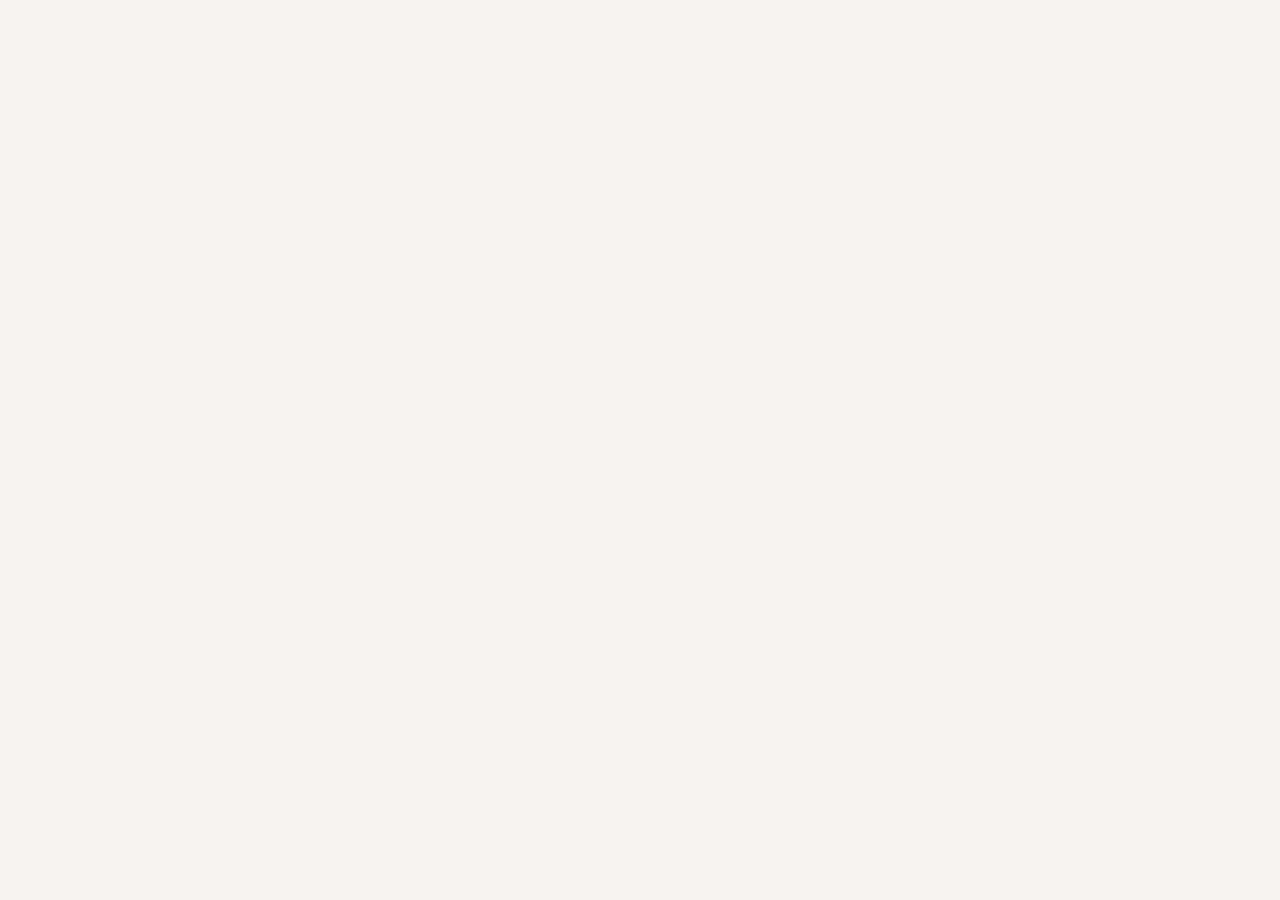
==== commit cd5e00a2: "Passe le thème par défaut de dark à light Co-Authored-By: Claude Sonnet 4.6 <noreply@anthropic.com>" ====
--- a/index.html
+++ b/index.html
@@ -19,7 +19,7 @@
 
   <script>
     const TWEAK_DEFAULTS = /*EDITMODE-BEGIN*/{
-      "theme": "dark",
+      "theme": "light",
       "accent": "warm",
       "serif": "Geist",
       "gradientIntensity": 100
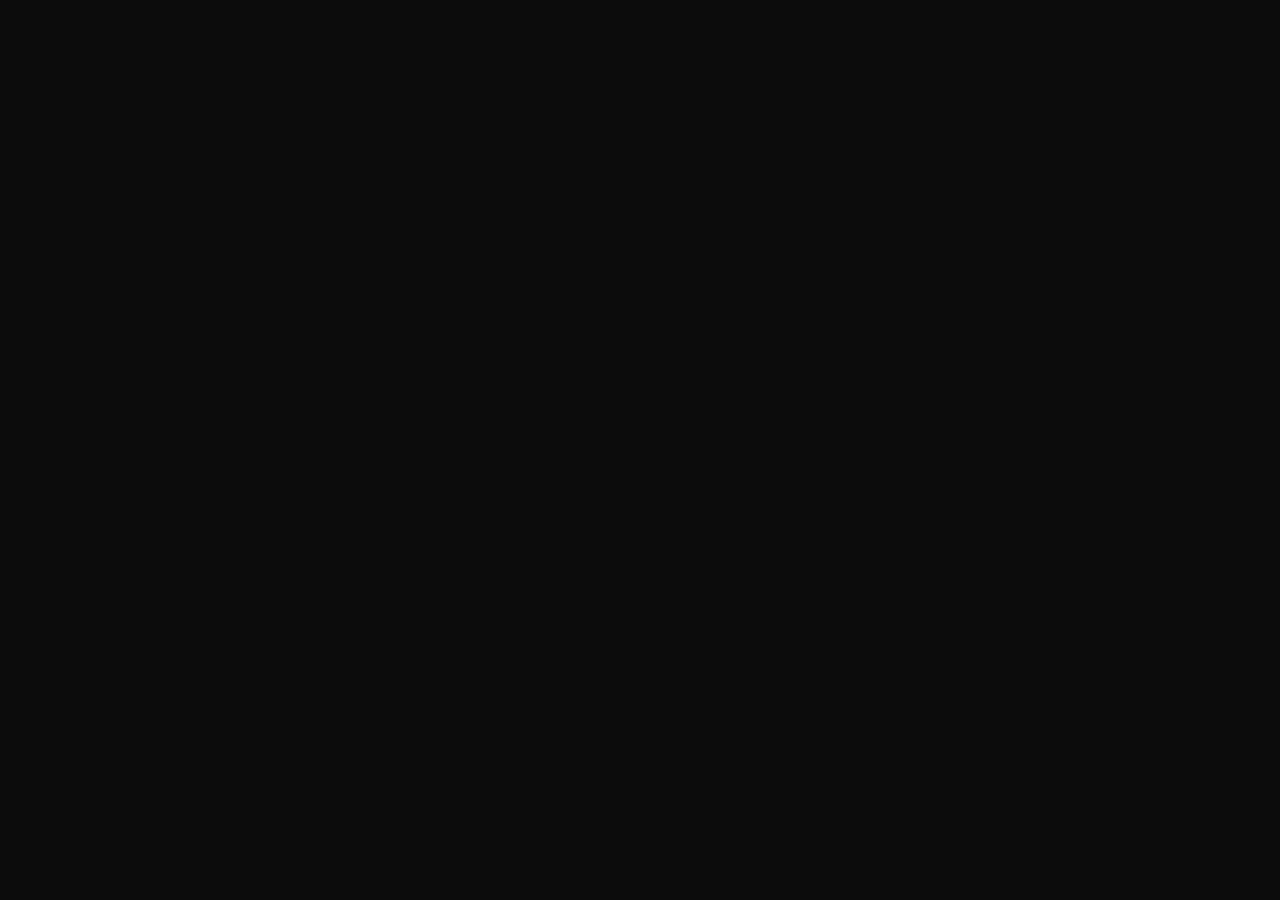
==== commit d1b2e8e7: "Thème auto : light 8h-19h Paris, dark le reste Co-Authored-By: Claude Sonnet 4.6 <noreply@anthropic." ====
--- a/index.html
+++ b/index.html
@@ -24,6 +24,11 @@
       "serif": "Geist",
       "gradientIntensity": 100
     }/*EDITMODE-END*/;
+    // Auto theme: light 08:00–19:00 Paris time, dark otherwise
+    (function() {
+      const hour = new Date().toLocaleString("en-US", { timeZone: "Europe/Paris", hour: "numeric", hour12: false }) | 0;
+      TWEAK_DEFAULTS.theme = (hour >= 8 && hour < 19) ? "light" : "dark";
+    })();
   </script>
 
   <script src="i18n.js"></script>
